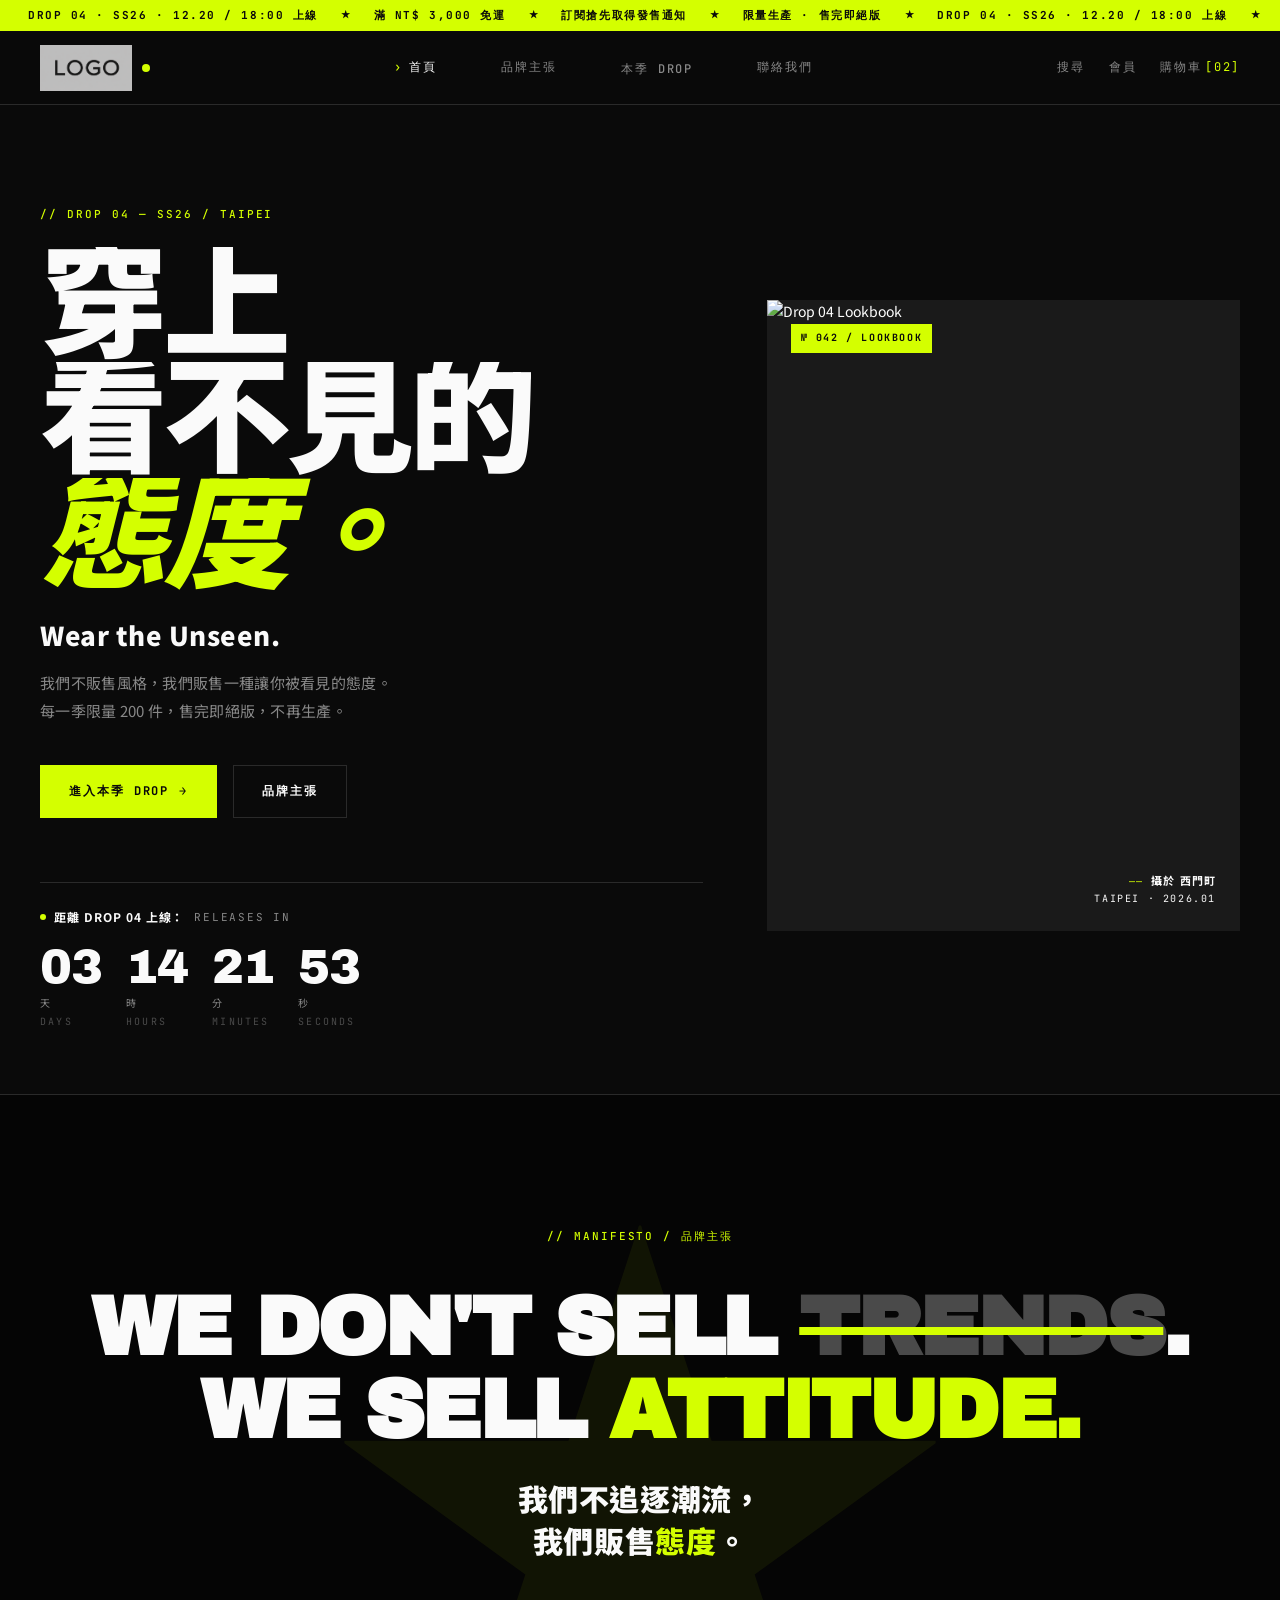
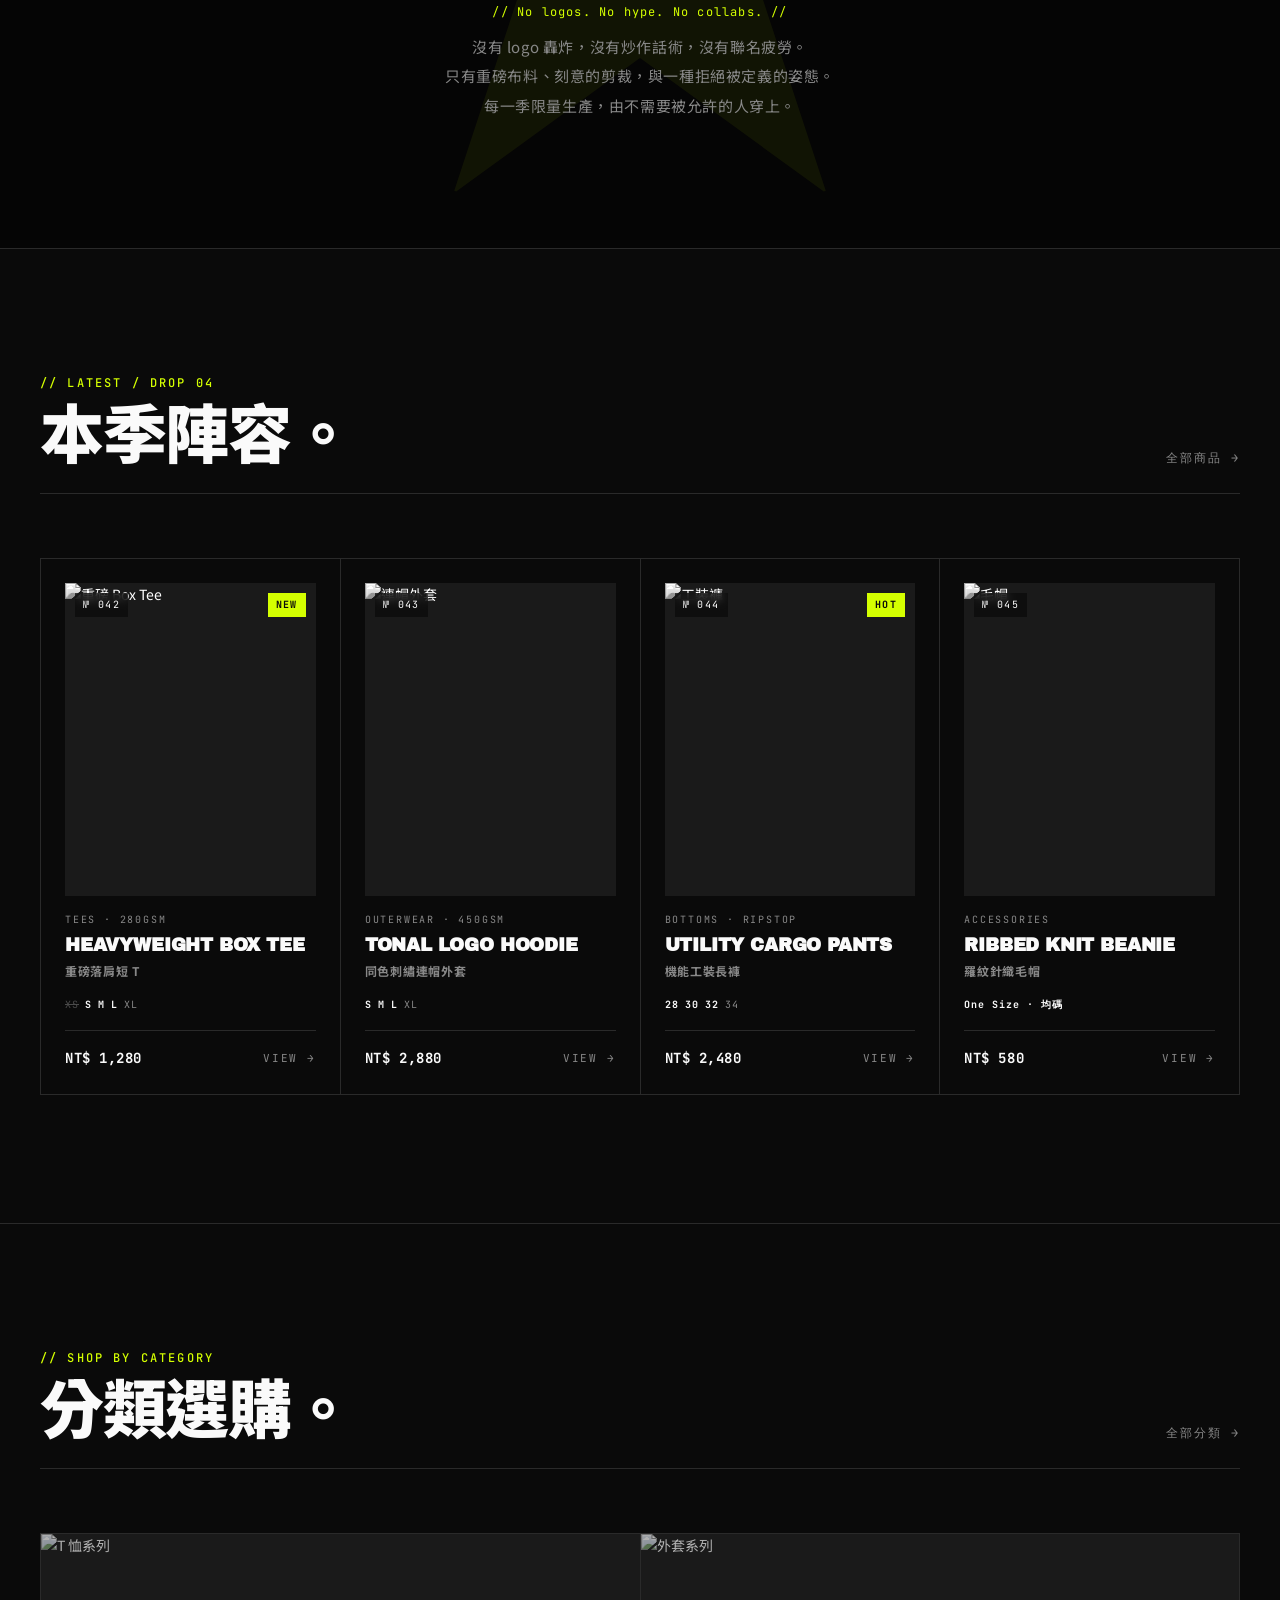
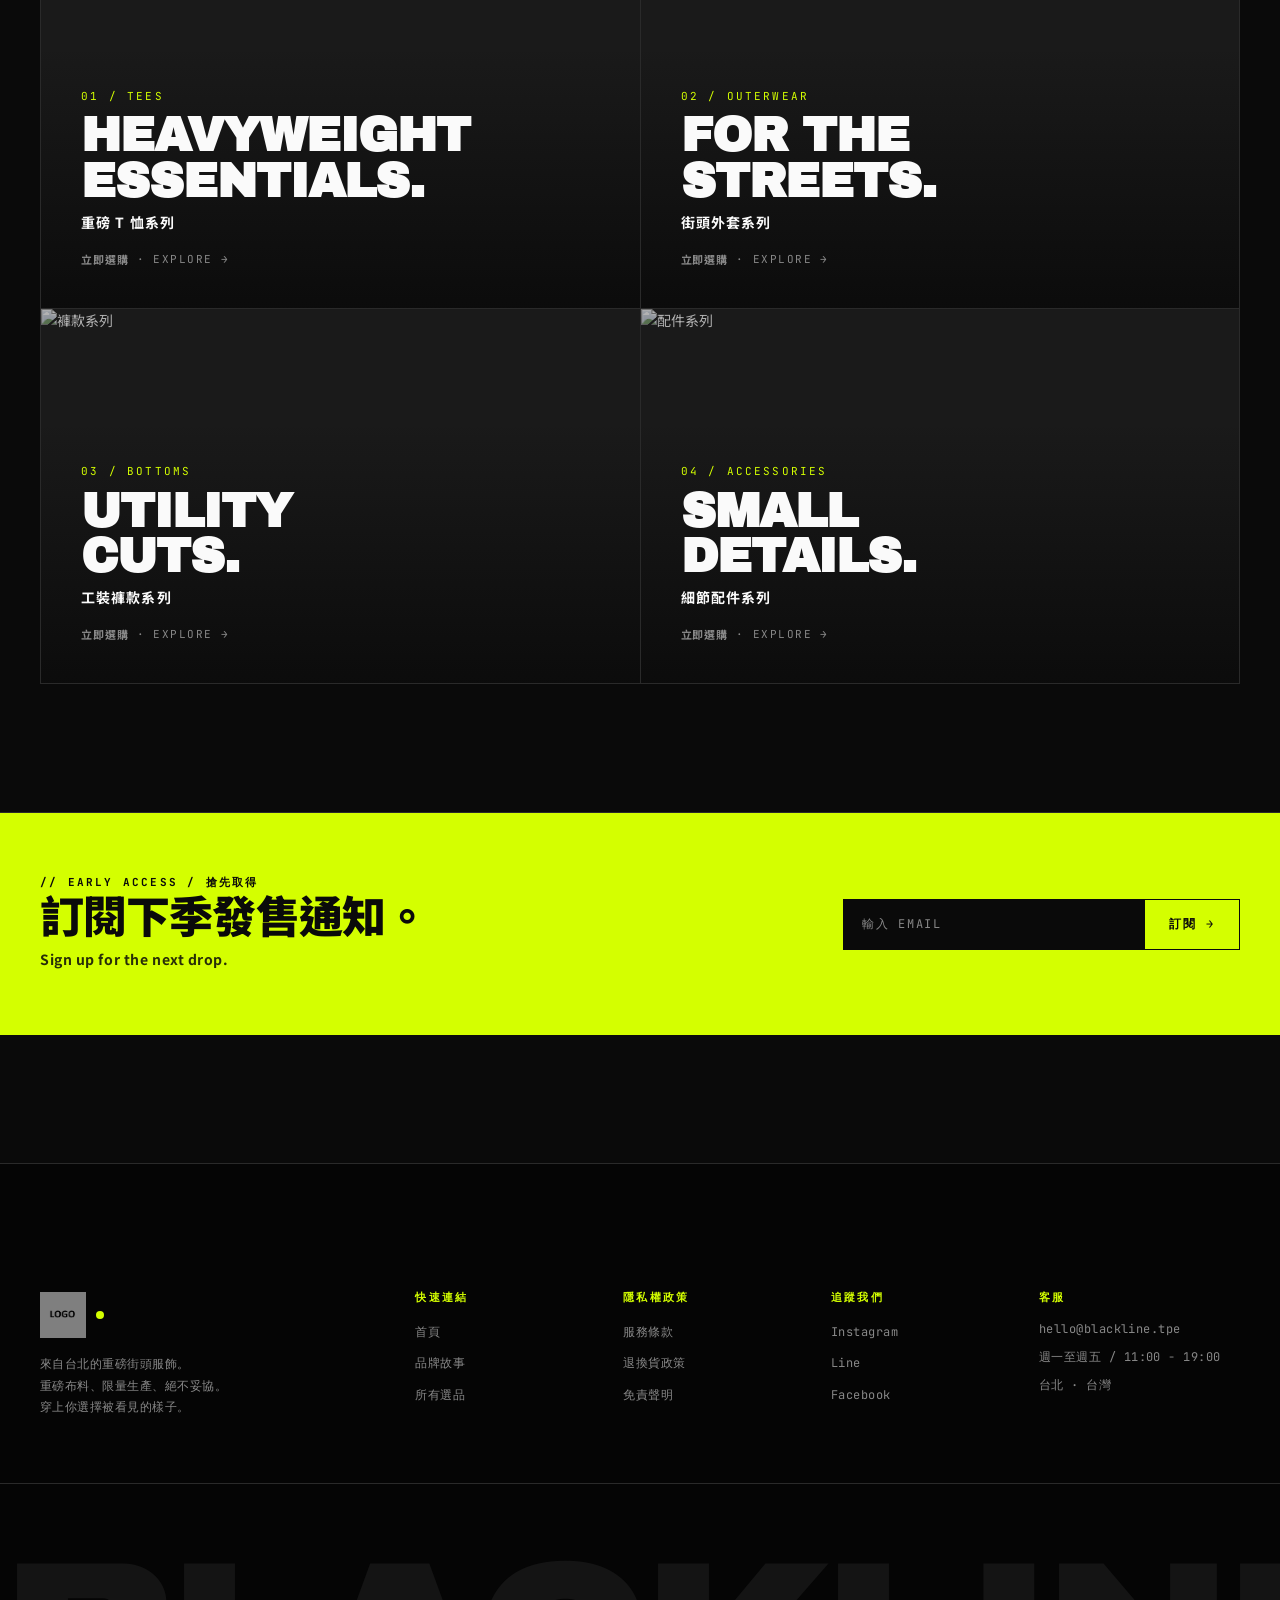
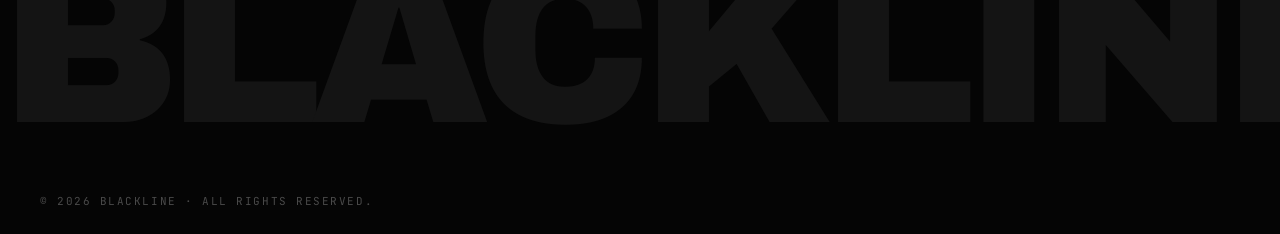
==== index/index.html @ db21afb1 "first commit" ====
<!DOCTYPE html>
<html lang="zh-Hant">
<head>
  <meta charset="UTF-8">
  <meta name="viewport" content="width=device-width, initial-scale=1.0">
  <meta name="description" content="BLACKLINE — 重磅街頭潮流選品。每季限量 200 件，售完即絕版。穿上看不見的態度。">
  <meta property="og:title" content="BLACKLINE — Drop 04 / SS26">
  <meta property="og:description" content="重磅布料 · 限量生產 · 不追逐潮流。穿上看不見的態度。">
  <title>BLACKLINE — 重磅街頭選品</title>
  <link rel="stylesheet" href="../css/base.css">
  <link rel="stylesheet" href="../css/index.css">
</head>
<body>

  <!-- 跑馬燈 -->
  <div class="top-marquee">
    <div class="marquee-track">
      <span>Drop 04 · SS26 · 12.20 / 18:00 上線</span>
      <span>滿 NT$ 3,000 免運</span>
      <span>訂閱搶先取得發售通知</span>
      <span>限量生產 · 售完即絕版</span>
      <span>Drop 04 · SS26 · 12.20 / 18:00 上線</span>
      <span>滿 NT$ 3,000 免運</span>
      <span>訂閱搶先取得發售通知</span>
      <span>限量生產 · 售完即絕版</span>
    </div>
  </div>

  <!-- HEADER -->
  <header class="header">
    <div class="header-container">
      <a href="../index/index.html" class="logo">
        <img src="../assets/logo/logo.png" alt="BLACKLINE">
        <span class="dot"></span>
      </a>

      <button class="menu-toggle" id="menuToggle" aria-label="開啟選單" aria-expanded="false">
        <span></span><span></span><span></span>
      </button>

      <nav class="nav-menu">
        <a href="../index/index.html" class="active">首頁</a>
        <a href="../about/about.html">品牌主張</a>
        <div class="nav-dropdown">
          <a href="../Product/product.html" class="nav-dropdown-trigger">本季 Drop</a>
          <div class="nav-dropdown-menu">
            <a href="../Product/product.html">全部商品</a>
            <a href="../Product/product.html?category=tees">T 恤 / Tees</a>
            <a href="../Product/product.html?category=outerwear">外套 / Outerwear</a>
            <a href="../Product/product.html?category=bottoms">褲款 / Bottoms</a>
            <a href="../Product/product.html?category=accessories">配件 / Accessories</a>
          </div>
        </div>
        <a href="#footer">聯絡我們</a>
      </nav>

      <div class="nav-icons">
        <a href="#">搜尋</a>
        <a href="#">會員</a>
        <a href="#">購物車<span class="cart-count">[02]</span></a>
      </div>
    </div>
  </header>

  <!-- Mobile Drawer -->
  <div class="mobile-drawer" id="mobileDrawer">
    <div class="mobile-drawer-inner">
      <a href="../index/index.html" class="drawer-link active">首頁</a>
      <a href="../about/about.html" class="drawer-link">品牌主張</a>
      <div class="drawer-dropdown">
        <button class="drawer-dropdown-toggle" id="drawerDropdownToggle" type="button">
          本季 Drop <span class="drawer-arrow">⌄</span>
        </button>
        <div class="drawer-submenu" id="drawerSubmenu">
          <a href="../Product/product.html" class="drawer-sublink">全部商品</a>
          <a href="../Product/product.html?category=tees" class="drawer-sublink">T 恤 / Tees</a>
          <a href="../Product/product.html?category=outerwear" class="drawer-sublink">外套 / Outerwear</a>
          <a href="../Product/product.html?category=bottoms" class="drawer-sublink">褲款 / Bottoms</a>
          <a href="../Product/product.html?category=accessories" class="drawer-sublink">配件 / Accessories</a>
        </div>
      </div>
      <a href="#footer" class="drawer-link">聯絡我們</a>
      <div class="mobile-drawer-icons">
        <a href="#">搜尋</a>
        <a href="#">會員</a>
        <a href="#">購物車 (2)</a>
      </div>
    </div>
  </div>

  <!-- HERO -->
  <section class="hero">
    <div class="hero-grid">
      <div class="hero-left">
        <span class="kicker">// Drop 04 — SS26 / Taipei</span>
        <h1 class="hero-title">
          <span class="line"><span>穿上</span></span>
          <span class="line"><span>看不見的</span></span>
          <span class="line"><span class="accent-text">態度。</span></span>
        </h1>
        <p class="hero-sub">Wear the Unseen.</p>
        <p class="hero-desc">
          我們不販售風格，我們販售一種讓你被看見的態度。<br>
          每一季限量 200 件，售完即絕版，不再生產。
        </p>
        <div class="hero-cta-row">
          <a href="../Product/product.html" class="btn btn-accent">
            進入本季 Drop <span class="arrow">→</span>
          </a>
          <a href="../about/about.html" class="btn btn-outline">
            品牌主張
          </a>
        </div>

        <div class="countdown">
          <div class="countdown-label">
            <span class="blink"></span>
            <span class="zh">距離 Drop 04 上線：</span>
            Releases In
          </div>
          <div class="countdown-timer">
            <div class="countdown-unit">
              <span class="countdown-num" id="days">03</span>
              <span class="countdown-text"><span class="zh">天</span>Days</span>
            </div>
            <div class="countdown-unit">
              <span class="countdown-num" id="hours">14</span>
              <span class="countdown-text"><span class="zh">時</span>Hours</span>
            </div>
            <div class="countdown-unit">
              <span class="countdown-num" id="minutes">22</span>
              <span class="countdown-text"><span class="zh">分</span>Minutes</span>
            </div>
            <div class="countdown-unit">
              <span class="countdown-num" id="seconds">08</span>
              <span class="countdown-text"><span class="zh">秒</span>Seconds</span>
            </div>
          </div>
        </div>
      </div>

      <div class="hero-right">
        <span class="hero-image-tag">№ 042 / Lookbook</span>
        <img src="https://images.unsplash.com/photo-1490481651871-ab68de25d43d?auto=format&fit=crop&w=900&q=80" alt="Drop 04 Lookbook">
        <div class="hero-image-meta">
          <span class="line-deco">
            <span class="zh">攝於 西門町</span>
          </span><br>
          Taipei · 2026.01
        </div>
      </div>
    </div>
  </section>

  <!-- MANIFESTO 品牌主張 -->
  <section class="manifesto">
    <div class="manifesto-container">
      <div class="manifesto-kicker">
        <span class="kicker">// Manifesto / 品牌主張</span>
      </div>
      <h2 class="manifesto-title">
        We don't sell <span class="strike">trends</span>.<br>
        We sell <span class="glow">attitude.</span>
      </h2>
      <p class="manifesto-subtitle">
        我們不追逐潮流，<br>
        我們販售<span class="accent-text">態度</span>。
      </p>
      <p class="manifesto-desc">
        <span class="mono">// No logos. No hype. No collabs. //</span>
        沒有 logo 轟炸，沒有炒作話術，沒有聯名疲勞。<br>
        只有重磅布料、刻意的剪裁，與一種拒絕被定義的姿態。<br>
        每一季限量生產，由不需要被允許的人穿上。
      </p>
    </div>
  </section>

  <!-- LATEST DROP 本季精選 -->
  <section class="drop-section">
    <div class="section-head">
      <h2>
        <span class="small">// Latest / Drop 04</span>
        本季陣容。
      </h2>
      <a href="../Product/product.html" class="section-head-link">全部商品 →</a>
    </div>

    <div class="drop-grid">
      <a href="../product-detail/product-detail.html" class="product-card">
        <div class="product-card-img">
          <span class="product-card-num">№ 042</span>
          <span class="product-card-badge">New</span>
          <img src="https://images.unsplash.com/photo-1581655353564-df123a1eb820?auto=format&fit=crop&w=600&q=80" alt="重磅 Box Tee">
        </div>
        <span class="product-card-tag">Tees · 280gsm</span>
        <h3 class="product-card-name">Heavyweight Box Tee</h3>
        <p class="product-card-name-zh">重磅落肩短 T</p>
        <div class="product-card-sizes">
          <span class="sold-out">XS</span>
          <span class="in-stock">S</span>
          <span class="in-stock">M</span>
          <span class="in-stock">L</span>
          <span class="available">XL</span>
        </div>
        <div class="product-card-footer">
          <span class="product-card-price">NT$ 1,280</span>
          <span class="product-card-link">View →</span>
        </div>
      </a>

      <a href="../product-detail/product-detail.html" class="product-card">
        <div class="product-card-img">
          <span class="product-card-num">№ 043</span>
          <img src="https://images.unsplash.com/photo-1556821840-3a63f95609a7?auto=format&fit=crop&w=600&q=80" alt="連帽外套">
        </div>
        <span class="product-card-tag">Outerwear · 450gsm</span>
        <h3 class="product-card-name">Tonal Logo Hoodie</h3>
        <p class="product-card-name-zh">同色刺繡連帽外套</p>
        <div class="product-card-sizes">
          <span class="in-stock">S</span>
          <span class="in-stock">M</span>
          <span class="in-stock">L</span>
          <span class="available">XL</span>
        </div>
        <div class="product-card-footer">
          <span class="product-card-price">NT$ 2,880</span>
          <span class="product-card-link">View →</span>
        </div>
      </a>

      <a href="../product-detail/product-detail.html" class="product-card">
        <div class="product-card-img">
          <span class="product-card-num">№ 044</span>
          <span class="product-card-badge">Hot</span>
          <img src="https://images.unsplash.com/photo-1473966968600-fa801b869a1a?auto=format&fit=crop&w=600&q=80" alt="工裝褲">
        </div>
        <span class="product-card-tag">Bottoms · Ripstop</span>
        <h3 class="product-card-name">Utility Cargo Pants</h3>
        <p class="product-card-name-zh">機能工裝長褲</p>
        <div class="product-card-sizes">
          <span class="in-stock">28</span>
          <span class="in-stock">30</span>
          <span class="in-stock">32</span>
          <span class="available">34</span>
        </div>
        <div class="product-card-footer">
          <span class="product-card-price">NT$ 2,480</span>
          <span class="product-card-link">View →</span>
        </div>
      </a>

      <a href="../product-detail/product-detail.html" class="product-card">
        <div class="product-card-img">
          <span class="product-card-num">№ 045</span>
          <img src="https://images.unsplash.com/photo-1576871337632-b9aef4c17ab9?auto=format&fit=crop&w=600&q=80" alt="毛帽">
        </div>
        <span class="product-card-tag">Accessories</span>
        <h3 class="product-card-name">Ribbed Knit Beanie</h3>
        <p class="product-card-name-zh">羅紋針織毛帽</p>
        <div class="product-card-sizes">
          <span class="in-stock">One Size · 均碼</span>
        </div>
        <div class="product-card-footer">
          <span class="product-card-price">NT$ 580</span>
          <span class="product-card-link">View →</span>
        </div>
      </a>
    </div>
  </section>

  <!-- CATEGORIES 商品分類 -->
  <section class="cat-section">
    <div class="section-head">
      <h2>
        <span class="small">// Shop By Category</span>
        分類選購。
      </h2>
      <a href="../Product/product.html" class="section-head-link">全部分類 →</a>
    </div>

    <div class="cat-grid">
      <a href="../Product/product.html?category=tees" class="cat-item">
        <img src="https://images.unsplash.com/photo-1521572163474-6864f9cf17ab?auto=format&fit=crop&w=900&q=80" alt="T 恤系列">
        <div class="cat-overlay">
          <span class="cat-num">01 / Tees</span>
          <h3 class="cat-name">Heavyweight<br>Essentials.</h3>
          <p class="cat-name-zh">重磅 T 恤系列</p>
          <span class="cat-desc">
            <span class="zh">立即選購</span> <span>·</span> Explore <span class="arrow">→</span>
          </span>
        </div>
      </a>

      <a href="../Product/product.html?category=outerwear" class="cat-item">
        <img src="https://images.unsplash.com/photo-1551488831-00ddcb6c6bd3?auto=format&fit=crop&w=900&q=80" alt="外套系列">
        <div class="cat-overlay">
          <span class="cat-num">02 / Outerwear</span>
          <h3 class="cat-name">For The<br>Streets.</h3>
          <p class="cat-name-zh">街頭外套系列</p>
          <span class="cat-desc">
            <span class="zh">立即選購</span> <span>·</span> Explore <span class="arrow">→</span>
          </span>
        </div>
      </a>

      <a href="../Product/product.html?category=bottoms" class="cat-item">
        <img src="https://images.unsplash.com/photo-1624378439575-d8705ad7ae80?auto=format&fit=crop&w=900&q=80" alt="褲款系列">
        <div class="cat-overlay">
          <span class="cat-num">03 / Bottoms</span>
          <h3 class="cat-name">Utility<br>Cuts.</h3>
          <p class="cat-name-zh">工裝褲款系列</p>
          <span class="cat-desc">
            <span class="zh">立即選購</span> <span>·</span> Explore <span class="arrow">→</span>
          </span>
        </div>
      </a>

      <a href="../Product/product.html?category=accessories" class="cat-item">
        <img src="https://images.unsplash.com/photo-1556306535-0f09a537f0a3?auto=format&fit=crop&w=900&q=80" alt="配件系列">
        <div class="cat-overlay">
          <span class="cat-num">04 / Accessories</span>
          <h3 class="cat-name">Small<br>Details.</h3>
          <p class="cat-name-zh">細節配件系列</p>
          <span class="cat-desc">
            <span class="zh">立即選購</span> <span>·</span> Explore <span class="arrow">→</span>
          </span>
        </div>
      </a>
    </div>
  </section>

  <!-- NEWSLETTER 訂閱 -->
  <section class="news-strip">
    <div class="news-container">
      <div>
        <h2 class="news-title">
          <span class="small">// Early Access / 搶先取得</span>
          訂閱下季發售通知。
        </h2>
        <p class="news-sub">Sign up for the next drop.</p>
      </div>
      <form class="news-form" onsubmit="event.preventDefault(); alert('已訂閱成功');">
        <input type="email" placeholder="輸入 Email" required>
        <button type="submit">訂閱 →</button>
      </form>
    </div>
  </section>

  <!-- FOOTER -->
  <footer id="footer" class="footer-main">
    <div class="footer-top-container">
      <div class="footer-brand">
        <a href="../index/index.html" class="logo">
          <img src="../assets/logo/logo02.png" alt="BLACKLINE">
          <span class="dot"></span>
        </a>
        <p>
          來自台北的重磅街頭服飾。<br>
          重磅布料、限量生產、絕不妥協。<br>
          穿上你選擇被看見的樣子。
        </p>
      </div>

      <div class="footer-column">
        <h4>快速連結</h4>
        <ul>
            <li><a href="../index/index.html">首頁</a></li>
            <li><a href="../about/about.html">品牌故事</a></li>
            <li><a href="../Product/product.html">所有選品</a></li>
          </ul>
      </div>

      <div class="footer-column">
        <h4>隱私權政策</h4>
        <ul>
          <li><a href="#">服務條款</a></li>
          <li><a href="#">退換貨政策</a></li>
          <li><a href="#">免責聲明</a></li>
        </ul>
      </div>

      <div class="footer-column">
        <h4>追蹤我們</h4>
        <ul>
          <li><a href="#">Instagram</a></li>
          <li><a href="#">Line</a></li>
          <li><a href="#">Facebook</a></li>
        </ul>
      </div>

      <div class="footer-column">
        <h4>客服</h4>
        <p>hello@blackline.tpe</p>
        <p>週一至週五 / 11:00 - 19:00</p>
        <p>台北 · 台灣</p>
      </div>
    </div>

    <div class="footer-big-text">BLACKLINE</div>

    <div class="footer-bottom">
      <p>© 2026 BLACKLINE · All Rights Reserved.</p>

    </div>
  </footer>

  <script>
    // ── Header / Drawer ──
    const menuToggle = document.getElementById('menuToggle');
    const mobileDrawer = document.getElementById('mobileDrawer');
    const drawerDropdownToggle = document.getElementById('drawerDropdownToggle');
    const drawerSubmenu = document.getElementById('drawerSubmenu');

    if (menuToggle && mobileDrawer) {
      menuToggle.addEventListener('click', () => {
        menuToggle.classList.toggle('active');
        mobileDrawer.classList.toggle('active');
        menuToggle.setAttribute(
          'aria-expanded',
          menuToggle.classList.contains('active')
        );
      });
    }

    if (drawerDropdownToggle && drawerSubmenu) {
      drawerDropdownToggle.addEventListener('click', () => {
        drawerDropdownToggle.classList.toggle('active');
        drawerSubmenu.classList.toggle('active');
      });
    }

    // ── 倒數計時 ──
    // 預設：當前時間 + 3天14小時22分8秒（實際上線時客戶會給確切日期）
    const target = new Date();
    target.setDate(target.getDate() + 3);
    target.setHours(target.getHours() + 14);
    target.setMinutes(target.getMinutes() + 22);

    function pad(n) { return String(n).padStart(2, '0'); }

    function tickCountdown() {
      const now = new Date();
      let diff = Math.max(0, target - now);
      const d = Math.floor(diff / (1000 * 60 * 60 * 24));
      diff -= d * 1000 * 60 * 60 * 24;
      const h = Math.floor(diff / (1000 * 60 * 60));
      diff -= h * 1000 * 60 * 60;
      const m = Math.floor(diff / (1000 * 60));
      diff -= m * 1000 * 60;
      const s = Math.floor(diff / 1000);

      const elDays    = document.getElementById('days');
      const elHours   = document.getElementById('hours');
      const elMinutes = document.getElementById('minutes');
      const elSeconds = document.getElementById('seconds');

      if (elDays)    elDays.textContent    = pad(d);
      if (elHours)   elHours.textContent   = pad(h);
      if (elMinutes) elMinutes.textContent = pad(m);
      if (elSeconds) elSeconds.textContent = pad(s);
    }

    tickCountdown();
    setInterval(tickCountdown, 1000);
  </script>
</body>
</html>
---- css/base.css ----
/* =========================================
   BLACKLINE — Design Tokens
   Vol.06 / Street · Black · Acid Lime
   ========================================= */
@import url('https://fonts.googleapis.com/css2?family=Archivo+Black&family=JetBrains+Mono:wght@400;500;700&family=Noto+Sans+TC:wght@400;500;700;900&display=swap');

:root {
  /* ── Mono Scale ── */
  --color-void:        #050505;
  --color-black:       #0A0A0A; 
  --color-graphite:    #141414;
  --color-card:        #1A1A1A; 
  --color-elevated:    #222222;   
  --color-divider:     #2A2A2A;  
  --color-divider-soft: rgba(255,255,255,0.06);

  --color-white:       #FAFAFA;
  --color-mute:        #888888;
  --color-dim:         #4A4A4A; 
  --color-faint:       rgba(250,250,250,0.4);

  /* ── Accent ── */
  --color-acid:        #D4FF00;
  --color-acid-deep:   #A8CC00;
  --color-acid-faint:  rgba(212,255,0,0.12);

  /* ── Semantic ── */
  --bg-page:           var(--color-black);
  --bg-surface:        var(--color-graphite);
  --bg-card:           var(--color-card);
  --bg-inverse:        var(--color-white);
  --text-primary:      var(--color-white);
  --text-secondary:    var(--color-mute);
  --text-tertiary:     var(--color-dim);
  --text-inverse:      var(--color-black);
  --accent:            var(--color-acid);
  --accent-hover:      var(--color-acid-deep);
  --border-line:       var(--color-divider);
  --border-acid:       rgba(212,255,0,0.32);

  /* ── Typography ── */
  --font-display:      'Archivo Black', 'Noto Sans TC', sans-serif;
  --font-sans:         'Noto Sans TC', system-ui, sans-serif;
  --font-mono:         'JetBrains Mono', monospace;

  /* ── Spacing ── */
  --space-1: 4px;   --space-2: 8px;   --space-3: 16px;
  --space-4: 24px;  --space-5: 40px;  --space-6: 64px;
  --space-7: 96px;  --space-8: 128px;

  /* ── Layout ── */
  --container-max:     1440px;
  --header-height:     72px;
  --marquee-height:    32px;

  /* ── Radius ── */
  --radius:            0;
  --radius-sm:         0;
}

/* =========================================
   Reset & Base
   ========================================= */
*, *::before, *::after { box-sizing: border-box; margin: 0; padding: 0; }

html { -webkit-text-size-adjust: 100%; scroll-behavior: smooth; }

body {
  font-family: var(--font-sans);
  font-size: 14px;
  line-height: 1.65;
  color: var(--text-primary);
  background: var(--bg-page);
  -webkit-font-smoothing: antialiased;
  overflow-x: hidden;
}

img { max-width: 100%; display: block; }
a   { color: inherit; text-decoration: none; }
button { font-family: inherit; cursor: pointer; background: none; border: none; color: inherit; }

h1, h2, h3, h4 {
  font-family: var(--font-display);
  font-weight: 900;
  line-height: 0.95;
  margin: 0;
  letter-spacing: -0.02em;
  color: var(--text-primary);
  text-transform: uppercase;
}

::selection { background: var(--accent); color: var(--bg-page); }

/* Logo */
.logo {
  display: flex;
  align-items: center;
  gap: 6px;
  font-family: var(--font-display);
  font-size: 22px;
  letter-spacing: -0.02em;
  color: var(--text-primary);
  text-transform: uppercase;
}

.logo img {
  height: 46px;
  width: auto;
  object-fit: contain;
  display: block;
}

.logo .dot {
  width: 8px;
  height: 8px;
  background: var(--accent);
  display: inline-block;
  border-radius: 50%;
  margin-left: 4px;
}

/* Kicker */
.kicker {
  font-family: var(--font-mono);
  font-size: 11px;
  font-weight: 500;
  letter-spacing: 0.18em;
  color: var(--accent);
  text-transform: uppercase;
  display: inline-block;
}

/* =========================================
   Top Marquee
   ========================================= */
.top-marquee {
  height: var(--marquee-height);
  background: var(--accent);
  color: var(--bg-page);
  overflow: hidden;
  position: relative;
  border-bottom: 1px solid var(--bg-page);
}

.marquee-track {
  display: flex;
  align-items: center;
  height: 100%;
  white-space: nowrap;
  animation: marquee 36s linear infinite;
}

.marquee-track span {
  font-family: var(--font-mono);
  font-size: 11px;
  font-weight: 700;
  letter-spacing: 0.14em;
  text-transform: uppercase;
  padding: 0 28px;
  position: relative;
}

.marquee-track span::after {
  content: "★";
  position: absolute;
  right: -6px;
  top: 50%;
  transform: translateY(-50%);
  font-size: 10px;
}

@keyframes marquee {
  from { transform: translateX(0); }
  to   { transform: translateX(-50%); }
}

/* =========================================
   Header
   ========================================= */
.header {
  position: sticky;
  top: 0;
  z-index: 100;
  background: rgba(10, 10, 10, 0.85);
  backdrop-filter: blur(20px);
  -webkit-backdrop-filter: blur(20px);
  border-bottom: 1px solid var(--border-line);
}

.header-container {
  max-width: var(--container-max);
  margin: 0 auto;
  height: var(--header-height);
  padding: 0 var(--space-5);
  display: flex;
  align-items: center;
  justify-content: space-between;
  gap: var(--space-4);
}

.nav-menu {
  display: flex;
  align-items: center;
  gap: var(--space-6);
}

.nav-menu > a,
.nav-dropdown-trigger {
  font-family: var(--font-mono);
  font-size: 12px;
  font-weight: 500;
  letter-spacing: 0.16em;
  text-transform: uppercase;
  color: var(--text-secondary);
  padding: 8px 0;
  position: relative;
  transition: color 0.2s;
}

.nav-menu > a:hover,
.nav-dropdown-trigger:hover { color: var(--text-primary); }

.nav-menu > a.active,
.nav-dropdown-trigger.active { color: var(--text-primary); }

.nav-menu > a.active::before,
.nav-dropdown-trigger.active::before {
  content: "›";
  color: var(--accent);
  margin-right: 6px;
}

.nav-dropdown { position: relative; }

.nav-dropdown-menu {
  position: absolute;
  top: calc(100% + 16px);
  left: 50%;
  transform: translateX(-50%);
  min-width: 200px;
  background: var(--bg-surface);
  border: 1px solid var(--border-line);
  padding: var(--space-2) 0;
  box-shadow: 0 12px 32px rgba(0, 0, 0, 0.6);
  opacity: 0;
  visibility: hidden;
  transition: opacity 0.2s, visibility 0.2s;
}

.nav-dropdown:hover .nav-dropdown-menu { opacity: 1; visibility: visible; }

.nav-dropdown-menu a {
  display: block;
  padding: 12px var(--space-4);
  font-family: var(--font-mono);
  font-size: 11px;
  letter-spacing: 0.14em;
  text-transform: uppercase;
  color: var(--text-secondary);
  transition: color 0.15s, background 0.15s;
}

.nav-dropdown-menu a:hover {
  color: var(--accent);
  background: var(--color-graphite);
}

.nav-icons {
  display: flex;
  gap: var(--space-4);
  align-items: center;
}

.nav-icons a {
  font-family: var(--font-mono);
  font-size: 12px;
  letter-spacing: 0.14em;
  text-transform: uppercase;
  color: var(--text-secondary);
  transition: color 0.2s;
}

.nav-icons a:hover { color: var(--accent); }

.cart-count {
  color: var(--accent);
  margin-left: 4px;
}

.menu-toggle {
  display: none;
  width: 40px;
  height: 40px;
  background: transparent;
  border: none;
  flex-direction: column;
  justify-content: center;
  align-items: center;
  gap: 5px;
  padding: 0;
}

.menu-toggle span {
  display: block;
  width: 22px;
  height: 2px;
  background: var(--text-primary);
  transition: transform 0.25s, opacity 0.25s;
}

.menu-toggle.active span:nth-child(1) { transform: translateY(7px) rotate(45deg); }
.menu-toggle.active span:nth-child(2) { opacity: 0; }
.menu-toggle.active span:nth-child(3) { transform: translateY(-7px) rotate(-45deg); }

/* =========================================
   Mobile Drawer
   ========================================= */
.mobile-drawer {
  position: fixed;
  top: calc(var(--header-height) + var(--marquee-height));
  left: 0;
  right: 0;
  bottom: 0;
  background: var(--bg-page);
  transform: translateX(100%);
  transition: transform 0.3s ease;
  overflow-y: auto;
  z-index: 99;
  border-top: 1px solid var(--border-line);
}

.mobile-drawer.active { transform: translateX(0); }
.mobile-drawer-inner { padding: var(--space-5); }

.drawer-link {
  display: block;
  padding: 18px 0;
  font-family: var(--font-mono);
  font-size: 13px;
  letter-spacing: 0.18em;
  text-transform: uppercase;
  color: var(--text-primary);
  border-bottom: 1px solid var(--border-line);
  transition: color 0.2s;
}

.drawer-link.active { color: var(--accent); }
.drawer-link.active::before { content: "› "; }
.drawer-link:hover { color: var(--accent); }

.drawer-dropdown { border-bottom: 1px solid var(--border-line); }

.drawer-dropdown-toggle {
  width: 100%;
  display: flex;
  justify-content: space-between;
  align-items: center;
  padding: 18px 0;
  background: transparent;
  border: none;
  font-family: var(--font-mono);
  font-size: 13px;
  letter-spacing: 0.18em;
  text-transform: uppercase;
  color: var(--text-primary);
}

.drawer-arrow { transition: transform 0.25s; color: var(--accent); }
.drawer-dropdown-toggle.active .drawer-arrow { transform: rotate(180deg); }

.drawer-submenu { max-height: 0; overflow: hidden; transition: max-height 0.3s ease; }
.drawer-submenu.active { max-height: 400px; }

.drawer-sublink {
  display: block;
  padding: 12px 0 12px var(--space-4);
  font-family: var(--font-mono);
  font-size: 11px;
  letter-spacing: 0.14em;
  text-transform: uppercase;
  color: var(--text-secondary);
  transition: color 0.2s;
}

.drawer-sublink:hover { color: var(--accent); }

.mobile-drawer-icons {
  margin-top: var(--space-6);
  padding-top: var(--space-5);
  border-top: 1px solid var(--border-line);
  display: flex;
  flex-direction: column;
  gap: var(--space-3);
}

.mobile-drawer-icons a {
  font-family: var(--font-mono);
  font-size: 11px;
  letter-spacing: 0.14em;
  text-transform: uppercase;
  color: var(--text-secondary);
  transition: color 0.2s;
}

.mobile-drawer-icons a:hover { color: var(--accent); }

/* =========================================
   Shared Buttons
   ========================================= */
.btn {
  display: inline-flex;
  align-items: center;
  gap: 10px;
  padding: 16px 28px;
  font-family: var(--font-mono);
  font-size: 12px;
  font-weight: 700;
  letter-spacing: 0.16em;
  text-transform: uppercase;
  border: 1px solid var(--text-primary);
  background: var(--text-primary);
  color: var(--bg-page);
  transition: all 0.2s;
  cursor: pointer;
}

.btn:hover {
  background: var(--accent);
  border-color: var(--accent);
  color: var(--bg-page);
}

.btn-outline {
  background: transparent;
  color: var(--text-primary);
  border-color: var(--border-line);
}

.btn-outline:hover {
  background: var(--text-primary);
  color: var(--bg-page);
  border-color: var(--text-primary);
}

.btn-accent {
  background: var(--accent);
  border-color: var(--accent);
  color: var(--bg-page);
}

.btn-accent:hover {
  background: var(--text-primary);
  border-color: var(--text-primary);
}

.btn .arrow {
  display: inline-block;
  transition: transform 0.2s;
}

.btn:hover .arrow { transform: translateX(4px); }

/* =========================================
   Section Title (共用)
   ========================================= */
.section-head {
  max-width: var(--container-max);
  margin: 0 auto var(--space-6);
  display: flex;
  justify-content: space-between;
  align-items: flex-end;
  gap: var(--space-4);
  padding-bottom: var(--space-4);
  border-bottom: 1px solid var(--border-line);
}

.section-head h2 {
  font-size: clamp(40px, 5vw, 64px);
  line-height: 1;
}

.section-head h2 .small {
  display: block;
  font-family: var(--font-mono);
  font-size: 12px;
  font-weight: 500;
  letter-spacing: 0.18em;
  color: var(--accent);
  margin-bottom: var(--space-3);
  text-transform: uppercase;
}

.section-head-link {
  font-family: var(--font-mono);
  font-size: 12px;
  letter-spacing: 0.16em;
  text-transform: uppercase;
  color: var(--text-secondary);
  transition: color 0.2s;
  white-space: nowrap;
}

.section-head-link:hover { color: var(--accent); }

/* =========================================
   Footer
   ========================================= */
.footer-main {
  background: var(--color-void);
  padding: var(--space-8) 0 var(--space-4);
  border-top: 1px solid var(--border-line);
  margin-top: var(--space-8);
}

.footer-top-container {
  max-width: var(--container-max);
  margin: 0 auto;
  padding: 0 var(--space-5);
  display: grid;
  grid-template-columns: 2fr 1fr 1fr 1fr 1.2fr;
  gap: var(--space-5);
  padding-bottom: var(--space-6);
  border-bottom: 1px solid var(--border-line);
}

.footer-brand .logo {
  font-size: 46px;
  margin-bottom: var(--space-3);
}

.footer-brand p {
  font-family: var(--font-mono);
  font-size: 12px;
  letter-spacing: 0.04em;
  color: var(--text-secondary);
  line-height: 1.8;
  max-width: 320px;
}

.footer-column h4 {
  font-family: var(--font-mono);
  font-size: 11px;
  font-weight: 700;
  letter-spacing: 0.2em;
  color: var(--accent);
  text-transform: uppercase;
  margin-bottom: var(--space-3);
}

.footer-column ul { list-style: none; padding: 0; }

.footer-column li { margin-bottom: 8px; }

.footer-column a {
  font-family: var(--font-mono);
  font-size: 12px;
  letter-spacing: 0.04em;
  color: var(--text-secondary);
  transition: color 0.2s;
}

.footer-column a:hover { color: var(--text-primary); }

.footer-column p {
  font-family: var(--font-mono);
  font-size: 12px;
  letter-spacing: 0.04em;
  color: var(--text-secondary);
  margin-bottom: 8px;
  line-height: 1.7;
}

/* 巨大 footer 字 */
.footer-big-text {
  font-family: var(--font-display);
  font-size: clamp(80px, 18vw, 280px);
  line-height: 0.85;
  letter-spacing: -0.05em;
  color: var(--color-graphite);
  text-align: center;
  margin: var(--space-6) 0 var(--space-4);
  overflow: hidden;
  white-space: nowrap;
  user-select: none;
}

.footer-bottom {
  max-width: var(--container-max);
  margin: 0 auto;
  padding: var(--space-4) var(--space-5) 0;
  display: flex;
  justify-content: space-between;
  align-items: center;
  flex-wrap: wrap;
  gap: var(--space-3);
}

.footer-bottom p {
  font-family: var(--font-mono);
  font-size: 11px;
  letter-spacing: 0.14em;
  color: var(--text-tertiary);
  text-transform: uppercase;
}

.footer-bottom-meta {
  display: flex;
  gap: var(--space-4);
}

/* =========================================
   Responsive
   ========================================= */
@media (max-width: 1100px) {
  .footer-top-container {
    grid-template-columns: 1fr 1fr;
    gap: var(--space-5);
  }
  .footer-brand { grid-column: span 2; }
}

@media (max-width: 960px) {
  .nav-menu, .nav-icons { display: none; }
  .menu-toggle { display: flex; }
  .header-container { padding: 0 var(--space-4); }
}

@media (max-width: 768px) {
  .footer-top-container {
    grid-template-columns: 1fr 1fr;
  }
  .footer-brand { grid-column: span 2; }

  .footer-bottom {
    flex-direction: column;
    text-align: center;
  }
}

@media (max-width: 480px) {
  .footer-top-container { grid-template-columns: 1fr; }
  .footer-brand { grid-column: span 1; }
  .section-head { flex-direction: column; align-items: flex-start; }
}

/* =========================================
   Mobile Drawer Fix
   ========================================= */
@media (max-width: 960px) {
  .header { z-index: 9999; }

  .mobile-drawer {
    display: block !important;
    position: fixed !important;
    top: calc(var(--header-height) + var(--marquee-height)) !important;
    left: 0 !important;
    right: 0 !important;
    width: 100vw !important;
    height: calc(100dvh - var(--header-height) - var(--marquee-height)) !important;
    background: var(--bg-page) !important;
    z-index: 99999 !important;
    transform: translateX(100%) !important;
    overflow-y: auto !important;
    border-top: 1px solid var(--border-line);
  }

  .mobile-drawer.active { transform: translateX(0) !important; }
  .mobile-drawer-inner { padding: 28px 24px 56px; }
}

@media (max-width: 1024px) {
  .logo { font-size: 40px; }
  .logo img { height: 48px; }
}

@media (max-width: 768px) {
  .logo { font-size: 36px; }
  .logo img { height: 44px; }
}
---- css/index.css ----
/* =========================================
   BLACKLINE — Index Page
   ========================================= */

/* =========================================
   HERO
   ========================================= */
.hero {
  min-height: calc(100vh - var(--header-height) - var(--marquee-height));
  background: var(--bg-page);
  position: relative;
  overflow: hidden;
  border-bottom: 1px solid var(--border-line);
}

.hero-grid {
  max-width: var(--container-max);
  margin: 0 auto;
  display: grid;
  grid-template-columns: 1.4fr 1fr;
  gap: var(--space-6);
  padding: var(--space-7) var(--space-5) var(--space-6);
  align-items: center;
  min-height: calc(100vh - var(--header-height) - var(--marquee-height));
}

.hero-left .kicker { margin-bottom: var(--space-4); }

.hero-title {
  font-size: clamp(56px, 10vw, 168px);
  line-height: 0.9;
  letter-spacing: -0.04em;
  margin-bottom: var(--space-4);
  font-family: var(--font-display);
}

.hero-title .line {
  display: block;
  overflow: hidden;
}

.hero-title .line span {
  display: inline-block;
  animation: rise 1s cubic-bezier(0.2, 0.8, 0.2, 1) backwards;
}

.hero-title .line:nth-child(1) span { animation-delay: 0.1s; }
.hero-title .line:nth-child(2) span { animation-delay: 0.25s; }
.hero-title .line:nth-child(3) span { animation-delay: 0.4s; }

.hero-title .accent-text {
  color: var(--accent);
  font-style: italic;
}

@keyframes rise {
  from { transform: translateY(110%); }
  to   { transform: translateY(0); }
}

.hero-sub {
  font-family: var(--font-sans);
  font-size: clamp(18px, 2.2vw, 26px);
  font-weight: 900;
  color: var(--text-primary);
  letter-spacing: 0.02em;
  line-height: 1.4;
  margin-bottom: var(--space-3);
}

.hero-desc {
  font-family: var(--font-sans);
  font-size: 15px;
  color: var(--text-secondary);
  max-width: 460px;
  margin-bottom: var(--space-5);
  line-height: 1.85;
  letter-spacing: 0.02em;
}

.hero-cta-row {
  display: flex;
  gap: var(--space-3);
  align-items: center;
  margin-bottom: var(--space-6);
  flex-wrap: wrap;
}

/* Countdown */
.countdown {
  border-top: 1px solid var(--border-line);
  padding-top: var(--space-4);
}

.countdown-label {
  font-family: var(--font-mono);
  font-size: 11px;
  letter-spacing: 0.16em;
  text-transform: uppercase;
  color: var(--text-secondary);
  margin-bottom: var(--space-3);
  display: flex;
  align-items: center;
}

.countdown-label .zh {
  font-family: var(--font-sans);
  font-size: 12px;
  letter-spacing: 0.08em;
  color: var(--text-primary);
  margin-right: 10px;
  font-weight: 700;
}

.countdown-label .blink {
  display: inline-block;
  width: 6px;
  height: 6px;
  background: var(--accent);
  border-radius: 50%;
  margin-right: 8px;
  animation: blink 1.2s infinite;
}

@keyframes blink {
  0%, 50%   { opacity: 1; }
  51%, 100% { opacity: 0.2; }
}

.countdown-timer {
  display: flex;
  gap: var(--space-4);
  font-family: var(--font-mono);
}

.countdown-unit {
  display: flex;
  flex-direction: column;
  gap: 4px;
}

.countdown-num {
  font-family: var(--font-display);
  font-size: clamp(32px, 4vw, 48px);
  line-height: 1;
  color: var(--text-primary);
  letter-spacing: -0.02em;
}

.countdown-text {
  font-size: 10px;
  letter-spacing: 0.22em;
  color: var(--text-tertiary);
  text-transform: uppercase;
}

.countdown-text .zh {
  display: block;
  font-family: var(--font-sans);
  letter-spacing: 0.1em;
  color: var(--text-secondary);
  margin-bottom: 2px;
}

/* Hero Right Image */
.hero-right {
  position: relative;
  aspect-ratio: 3/4;
  background: var(--bg-card);
  overflow: hidden;
}

.hero-right img {
  width: 100%;
  height: 100%;
  object-fit: cover;
  filter: grayscale(0.2) contrast(1.05);
  transition: transform 0.6s;
}

.hero-right:hover img { transform: scale(1.04); }

.hero-image-tag {
  position: absolute;
  top: var(--space-4);
  left: var(--space-4);
  background: var(--accent);
  color: var(--bg-page);
  padding: 6px 10px;
  font-family: var(--font-mono);
  font-size: 10px;
  font-weight: 700;
  letter-spacing: 0.16em;
  text-transform: uppercase;
  z-index: 2;
}

.hero-image-meta {
  position: absolute;
  bottom: var(--space-4);
  right: var(--space-4);
  font-family: var(--font-mono);
  font-size: 10px;
  letter-spacing: 0.16em;
  color: var(--text-primary);
  text-transform: uppercase;
  z-index: 2;
  text-align: right;
  line-height: 1.7;
}

.hero-image-meta .zh {
  font-family: var(--font-sans);
  letter-spacing: 0.1em;
  font-size: 11px;
  font-weight: 700;
}

.hero-image-meta .line-deco::before {
  content: "—— ";
  color: var(--accent);
}

/* =========================================
   MANIFESTO
   ========================================= */
.manifesto {
  background: var(--color-void);
  padding: var(--space-8) var(--space-5);
  border-bottom: 1px solid var(--border-line);
  position: relative;
  overflow: hidden;
}

.manifesto::before {
  content: "★";
  position: absolute;
  top: 50%;
  left: 50%;
  transform: translate(-50%, -50%);
  font-size: clamp(300px, 50vw, 700px);
  color: var(--color-acid-faint);
  opacity: 0.5;
  z-index: 0;
  pointer-events: none;
}

.manifesto-container {
  max-width: 1100px;
  margin: 0 auto;
  position: relative;
  z-index: 1;
  text-align: center;
}

.manifesto-kicker { margin-bottom: var(--space-5); }

.manifesto-title {
  font-family: var(--font-display);
  font-size: clamp(38px, 6.5vw, 88px);
  line-height: 1;
  letter-spacing: -0.03em;
  margin-bottom: var(--space-4);
  color: var(--text-primary);
}

.manifesto-title .strike {
  text-decoration: line-through;
  text-decoration-color: var(--accent);
  text-decoration-thickness: 8px;
  color: var(--text-tertiary);
}

.manifesto-title .glow { color: var(--accent); }

.manifesto-subtitle {
  font-family: var(--font-sans);
  font-size: clamp(20px, 2.4vw, 30px);
  font-weight: 900;
  color: var(--text-primary);
  letter-spacing: 0.02em;
  line-height: 1.4;
  margin-bottom: var(--space-5);
}

.manifesto-subtitle .accent-text { color: var(--accent); }

.manifesto-desc {
  font-family: var(--font-sans);
  font-size: 15px;
  letter-spacing: 0.04em;
  color: var(--text-secondary);
  max-width: 580px;
  margin: 0 auto;
  line-height: 1.95;
}

.manifesto-desc .mono {
  font-family: var(--font-mono);
  font-size: 12px;
  color: var(--accent);
  letter-spacing: 0.1em;
  display: block;
  margin-bottom: var(--space-2);
}

/* =========================================
   LATEST DROP (本季商品)
   ========================================= */
.drop-section {
  background: var(--bg-page);
  padding: var(--space-8) var(--space-5);
  border-bottom: 1px solid var(--border-line);
}

.drop-grid {
  max-width: var(--container-max);
  margin: 0 auto;
  display: grid;
  grid-template-columns: repeat(4, 1fr);
  gap: 1px;
  background: var(--border-line);
  border: 1px solid var(--border-line);
}

.product-card {
  background: var(--bg-page);
  padding: var(--space-4);
  display: flex;
  flex-direction: column;
  position: relative;
  transition: background 0.25s;
}

.product-card:hover { background: var(--bg-surface); }

.product-card-img {
  aspect-ratio: 4/5;
  background: var(--bg-card);
  overflow: hidden;
  position: relative;
  margin-bottom: var(--space-3);
}

.product-card-img img {
  width: 100%;
  height: 100%;
  object-fit: cover;
  filter: grayscale(1) contrast(1.1);
  transition: filter 0.4s, transform 0.5s;
}

.product-card:hover .product-card-img img {
  filter: grayscale(0) contrast(1.05);
  transform: scale(1.04);
}

.product-card-num {
  position: absolute;
  top: 10px;
  left: 10px;
  font-family: var(--font-mono);
  font-size: 10px;
  letter-spacing: 0.14em;
  color: var(--text-primary);
  background: rgba(10, 10, 10, 0.7);
  backdrop-filter: blur(4px);
  padding: 4px 8px;
  z-index: 2;
}

.product-card-badge {
  position: absolute;
  top: 10px;
  right: 10px;
  font-family: var(--font-mono);
  font-size: 10px;
  font-weight: 700;
  letter-spacing: 0.14em;
  color: var(--bg-page);
  background: var(--accent);
  padding: 4px 8px;
  z-index: 2;
  text-transform: uppercase;
}

.product-card-tag {
  font-family: var(--font-mono);
  font-size: 10px;
  letter-spacing: 0.18em;
  color: var(--text-secondary);
  text-transform: uppercase;
  margin-bottom: 6px;
}

.product-card-name {
  font-family: var(--font-display);
  font-size: 18px;
  line-height: 1.15;
  margin-bottom: 6px;
  letter-spacing: -0.01em;
  color: var(--text-primary);
}

.product-card-name-zh {
  font-family: var(--font-sans);
  font-size: 12px;
  font-weight: 700;
  letter-spacing: 0.06em;
  color: var(--text-secondary);
  margin-bottom: var(--space-3);
}

.product-card-sizes {
  display: flex;
  gap: 6px;
  margin-bottom: var(--space-3);
  font-family: var(--font-mono);
  font-size: 10px;
  letter-spacing: 0.1em;
}

.product-card-sizes .sold-out      { color: var(--text-tertiary); text-decoration: line-through; }
.product-card-sizes .available     { color: var(--text-secondary); }
.product-card-sizes .in-stock      { color: var(--text-primary); font-weight: 700; }

.product-card-footer {
  display: flex;
  justify-content: space-between;
  align-items: center;
  padding-top: var(--space-3);
  border-top: 1px solid var(--border-line);
}

.product-card-price {
  font-family: var(--font-mono);
  font-size: 14px;
  font-weight: 700;
  color: var(--text-primary);
  letter-spacing: 0.04em;
}

.product-card-link {
  font-family: var(--font-mono);
  font-size: 11px;
  letter-spacing: 0.16em;
  color: var(--text-secondary);
  text-transform: uppercase;
  transition: color 0.2s;
}

.product-card:hover .product-card-link { color: var(--accent); }

/* =========================================
   CATEGORIES (商品分類)
   ========================================= */
.cat-section {
  background: var(--bg-page);
  padding: var(--space-8) var(--space-5);
  border-bottom: 1px solid var(--border-line);
}

.cat-grid {
  max-width: var(--container-max);
  margin: 0 auto;
  display: grid;
  grid-template-columns: repeat(2, 1fr);
  gap: 1px;
  background: var(--border-line);
  border: 1px solid var(--border-line);
}

.cat-item {
  position: relative;
  aspect-ratio: 16/10;
  overflow: hidden;
  background: var(--bg-card);
  display: block;
}

.cat-item img {
  width: 100%;
  height: 100%;
  object-fit: cover;
  filter: grayscale(0.6) brightness(0.7);
  transition: filter 0.5s, transform 0.6s;
}

.cat-item:hover img {
  filter: grayscale(0) brightness(0.8);
  transform: scale(1.06);
}

.cat-overlay {
  position: absolute;
  inset: 0;
  display: flex;
  flex-direction: column;
  justify-content: flex-end;
  padding: var(--space-5);
  background: linear-gradient(180deg, rgba(10,10,10,0) 30%, rgba(10,10,10,0.9) 100%);
  z-index: 2;
}

.cat-num {
  font-family: var(--font-mono);
  font-size: 11px;
  letter-spacing: 0.2em;
  color: var(--accent);
  text-transform: uppercase;
  margin-bottom: var(--space-2);
}

.cat-name {
  font-family: var(--font-display);
  font-size: clamp(28px, 4vw, 48px);
  line-height: 0.95;
  margin-bottom: 6px;
  color: var(--text-primary);
  letter-spacing: -0.02em;
}

.cat-name-zh {
  font-family: var(--font-sans);
  font-size: 14px;
  font-weight: 700;
  letter-spacing: 0.08em;
  color: var(--text-primary);
  margin-bottom: var(--space-3);
}

.cat-desc {
  font-family: var(--font-mono);
  font-size: 11px;
  letter-spacing: 0.14em;
  color: var(--text-secondary);
  text-transform: uppercase;
  display: flex;
  align-items: center;
  gap: 8px;
  transition: color 0.2s, transform 0.3s;
}

.cat-desc .zh {
  font-family: var(--font-sans);
  letter-spacing: 0.08em;
  font-weight: 700;
}

.cat-item:hover .cat-desc {
  color: var(--accent);
  transform: translateX(6px);
}

.cat-desc .arrow { transition: transform 0.3s; }
.cat-item:hover .cat-desc .arrow { transform: translateX(4px); }

/* =========================================
   NEWSLETTER STRIP
   ========================================= */
.news-strip {
  background: var(--accent);
  color: var(--bg-page);
  padding: var(--space-6) var(--space-5);
  position: relative;
  overflow: hidden;
}

.news-container {
  max-width: var(--container-max);
  margin: 0 auto;
  display: grid;
  grid-template-columns: 1fr auto;
  gap: var(--space-5);
  align-items: center;
}

.news-title {
  font-family: var(--font-display);
  font-size: clamp(28px, 3.5vw, 44px);
  line-height: 1;
  letter-spacing: -0.02em;
  color: var(--bg-page);
  margin-bottom: 8px;
}

.news-title .small {
  display: block;
  font-family: var(--font-mono);
  font-size: 11px;
  font-weight: 700;
  letter-spacing: 0.2em;
  margin-bottom: var(--space-2);
}

.news-sub {
  font-family: var(--font-sans);
  font-size: 14px;
  font-weight: 700;
  color: var(--bg-page);
  letter-spacing: 0.04em;
  opacity: 0.85;
}

.news-form {
  display: flex;
  gap: 0;
  background: var(--bg-page);
  border: 1px solid var(--bg-page);
}

.news-form input {
  background: var(--bg-page);
  border: none;
  padding: 16px 18px;
  font-family: var(--font-mono);
  font-size: 12px;
  letter-spacing: 0.08em;
  color: var(--text-primary);
  width: 300px;
  outline: none;
}

.news-form input::placeholder {
  color: var(--text-secondary);
  text-transform: uppercase;
  letter-spacing: 0.14em;
}

.news-form button {
  background: var(--accent);
  color: var(--bg-page);
  padding: 16px 24px;
  font-family: var(--font-mono);
  font-size: 12px;
  font-weight: 700;
  letter-spacing: 0.16em;
  text-transform: uppercase;
  border: none;
  border-left: 1px solid var(--bg-page);
  transition: background 0.2s, color 0.2s;
  cursor: pointer;
}

.news-form button:hover {
  background: var(--text-primary);
  color: var(--bg-page);
}

/* =========================================
   Responsive
   ========================================= */
@media (max-width: 1100px) {
  .drop-grid { grid-template-columns: repeat(2, 1fr); }
}

@media (max-width: 768px) {
  .hero-grid {
    grid-template-columns: 1fr;
    gap: var(--space-5);
    padding: var(--space-6) var(--space-4) var(--space-5);
  }

  .hero-right { aspect-ratio: 4/3; }

  .countdown-timer { gap: var(--space-3); }

  .news-container {
    grid-template-columns: 1fr;
  }

  .news-form input { width: 100%; }

  .cat-grid { grid-template-columns: 1fr; }
}

@media (max-width: 480px) {
  .drop-grid { grid-template-columns: 1fr; }
  .countdown-num { font-size: 28px; }
}
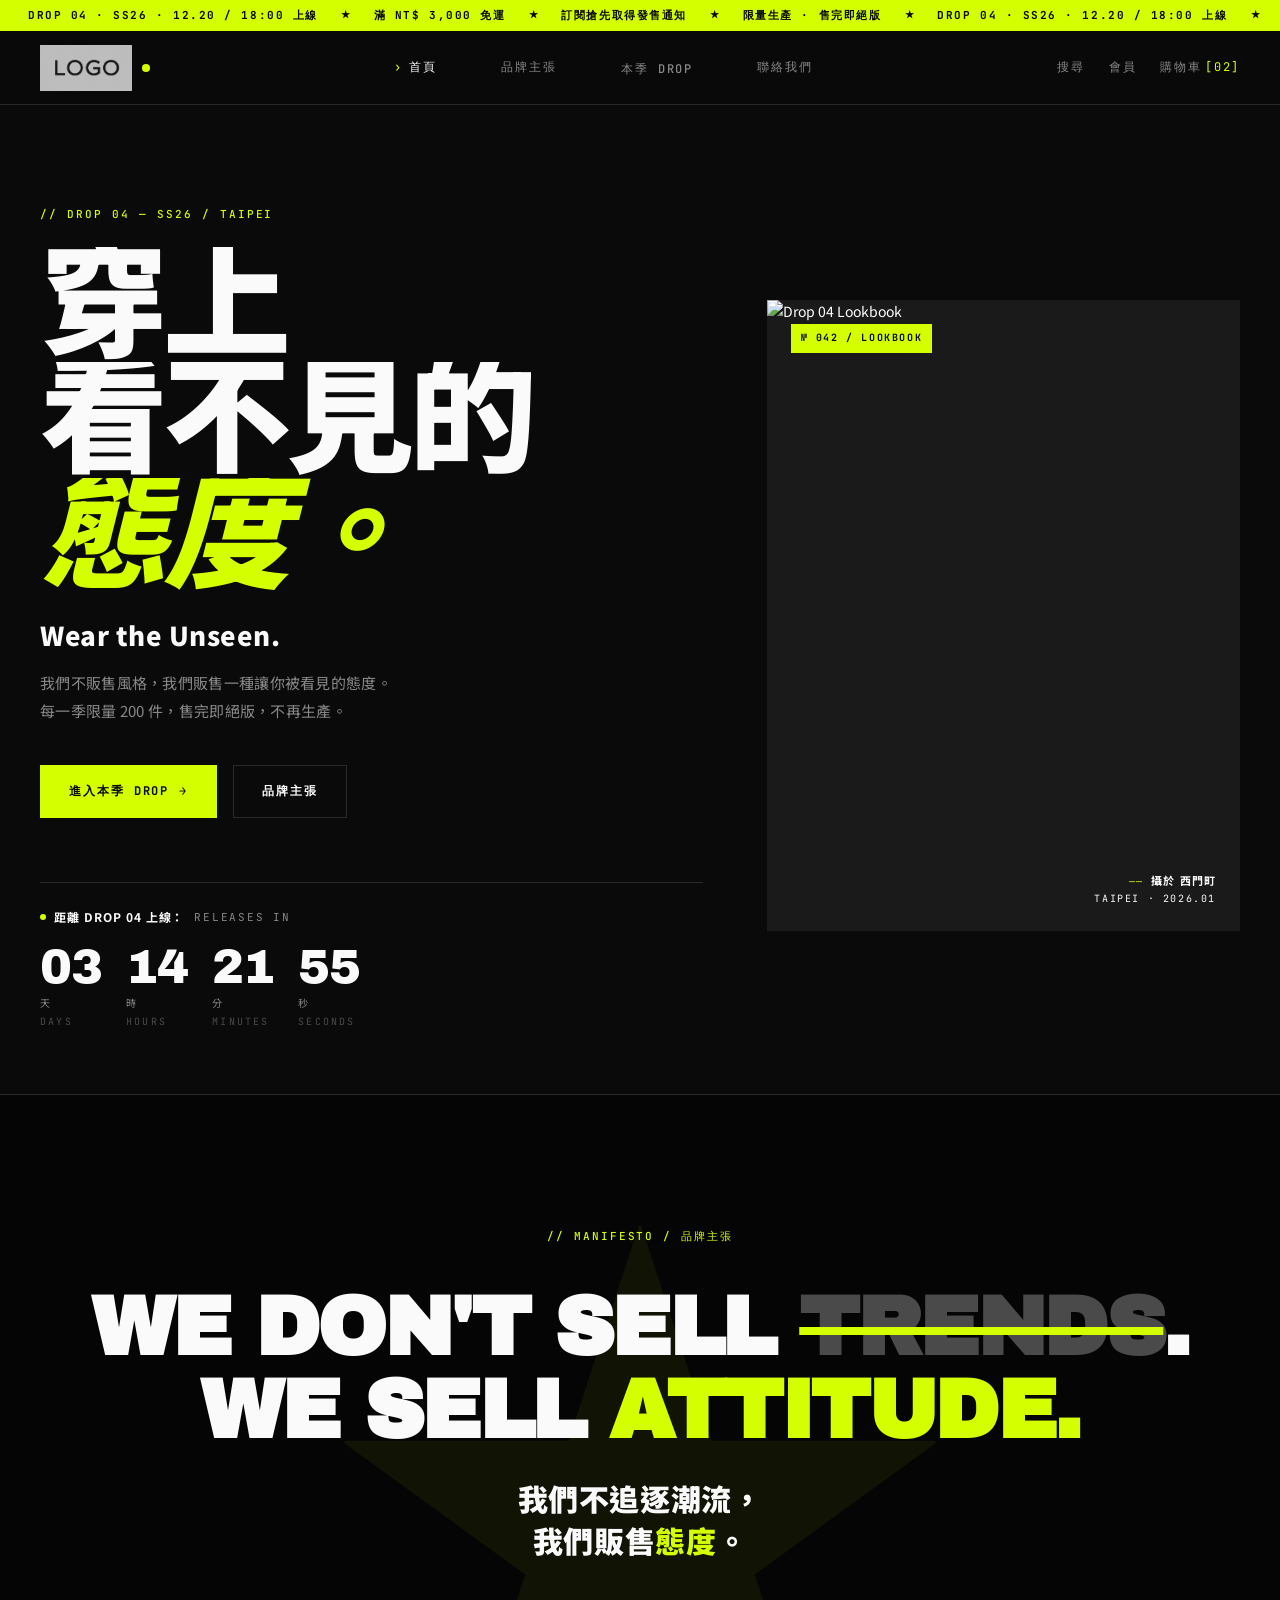
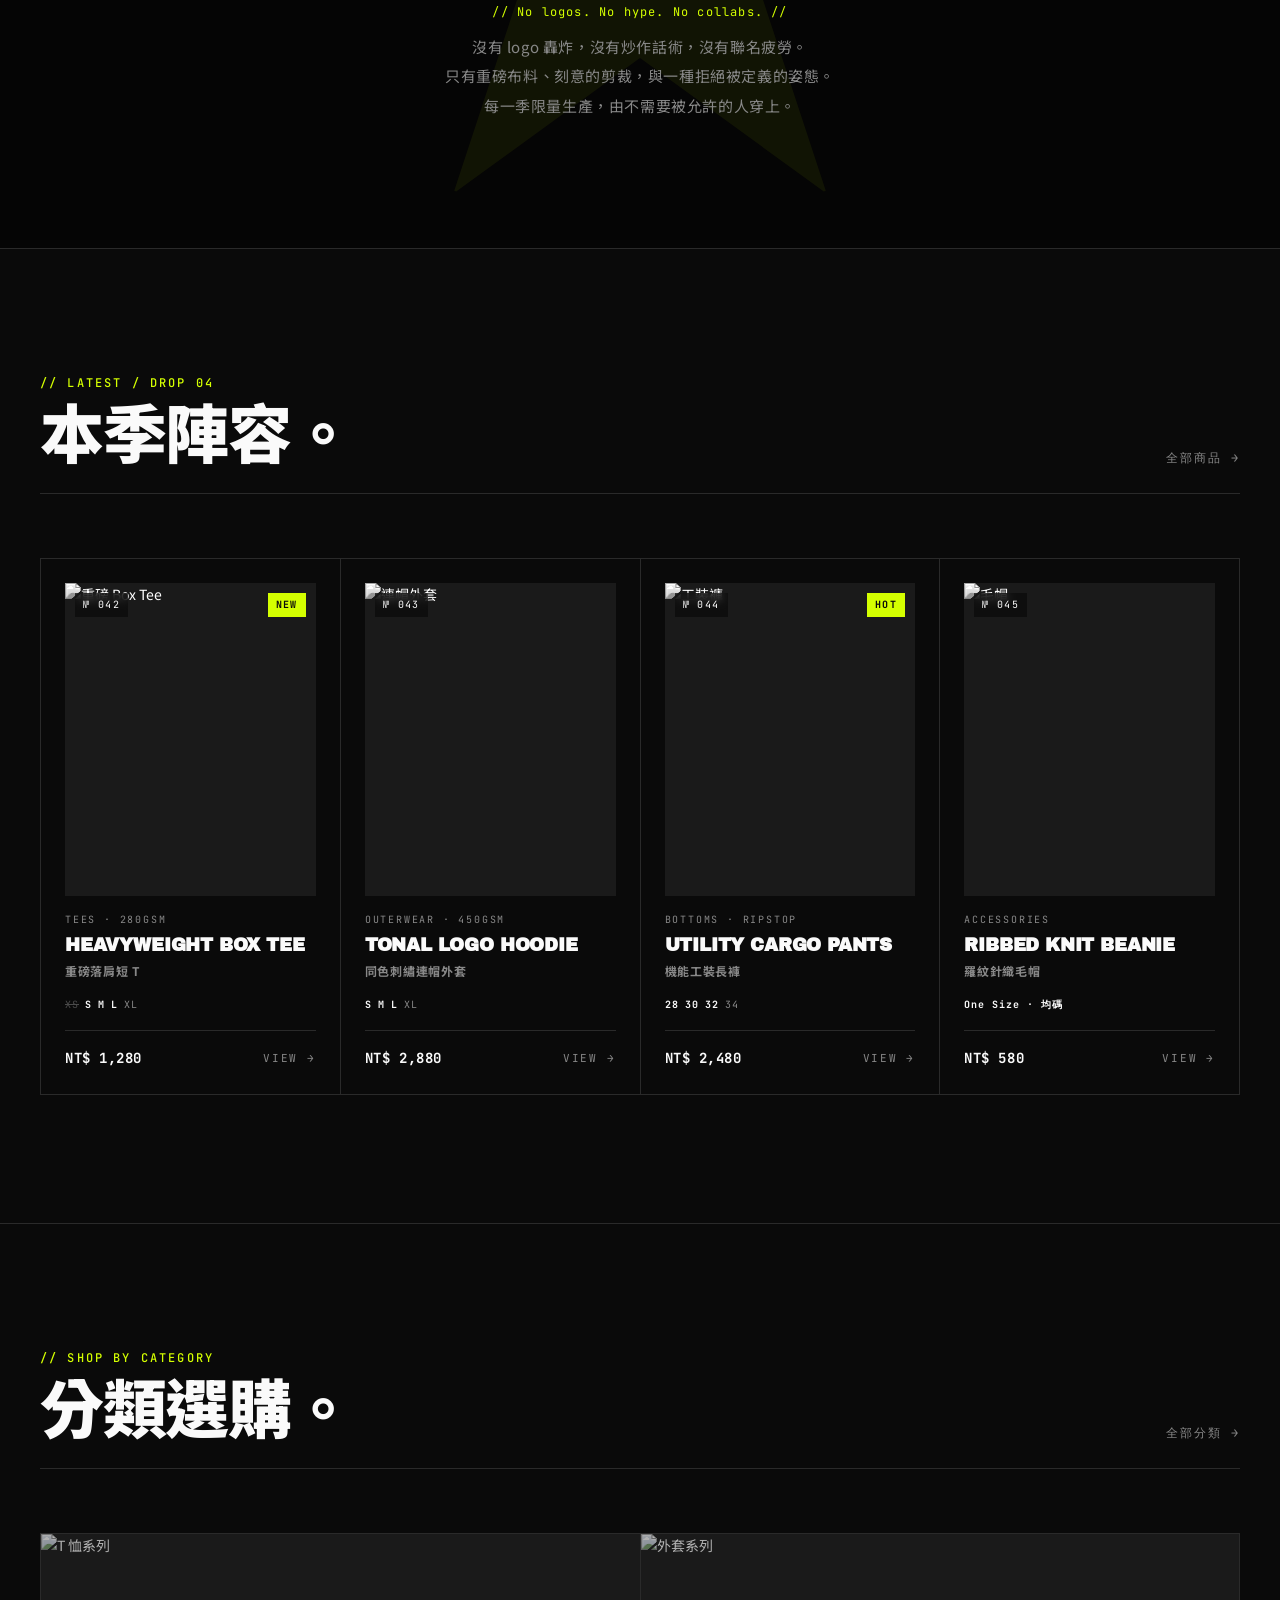
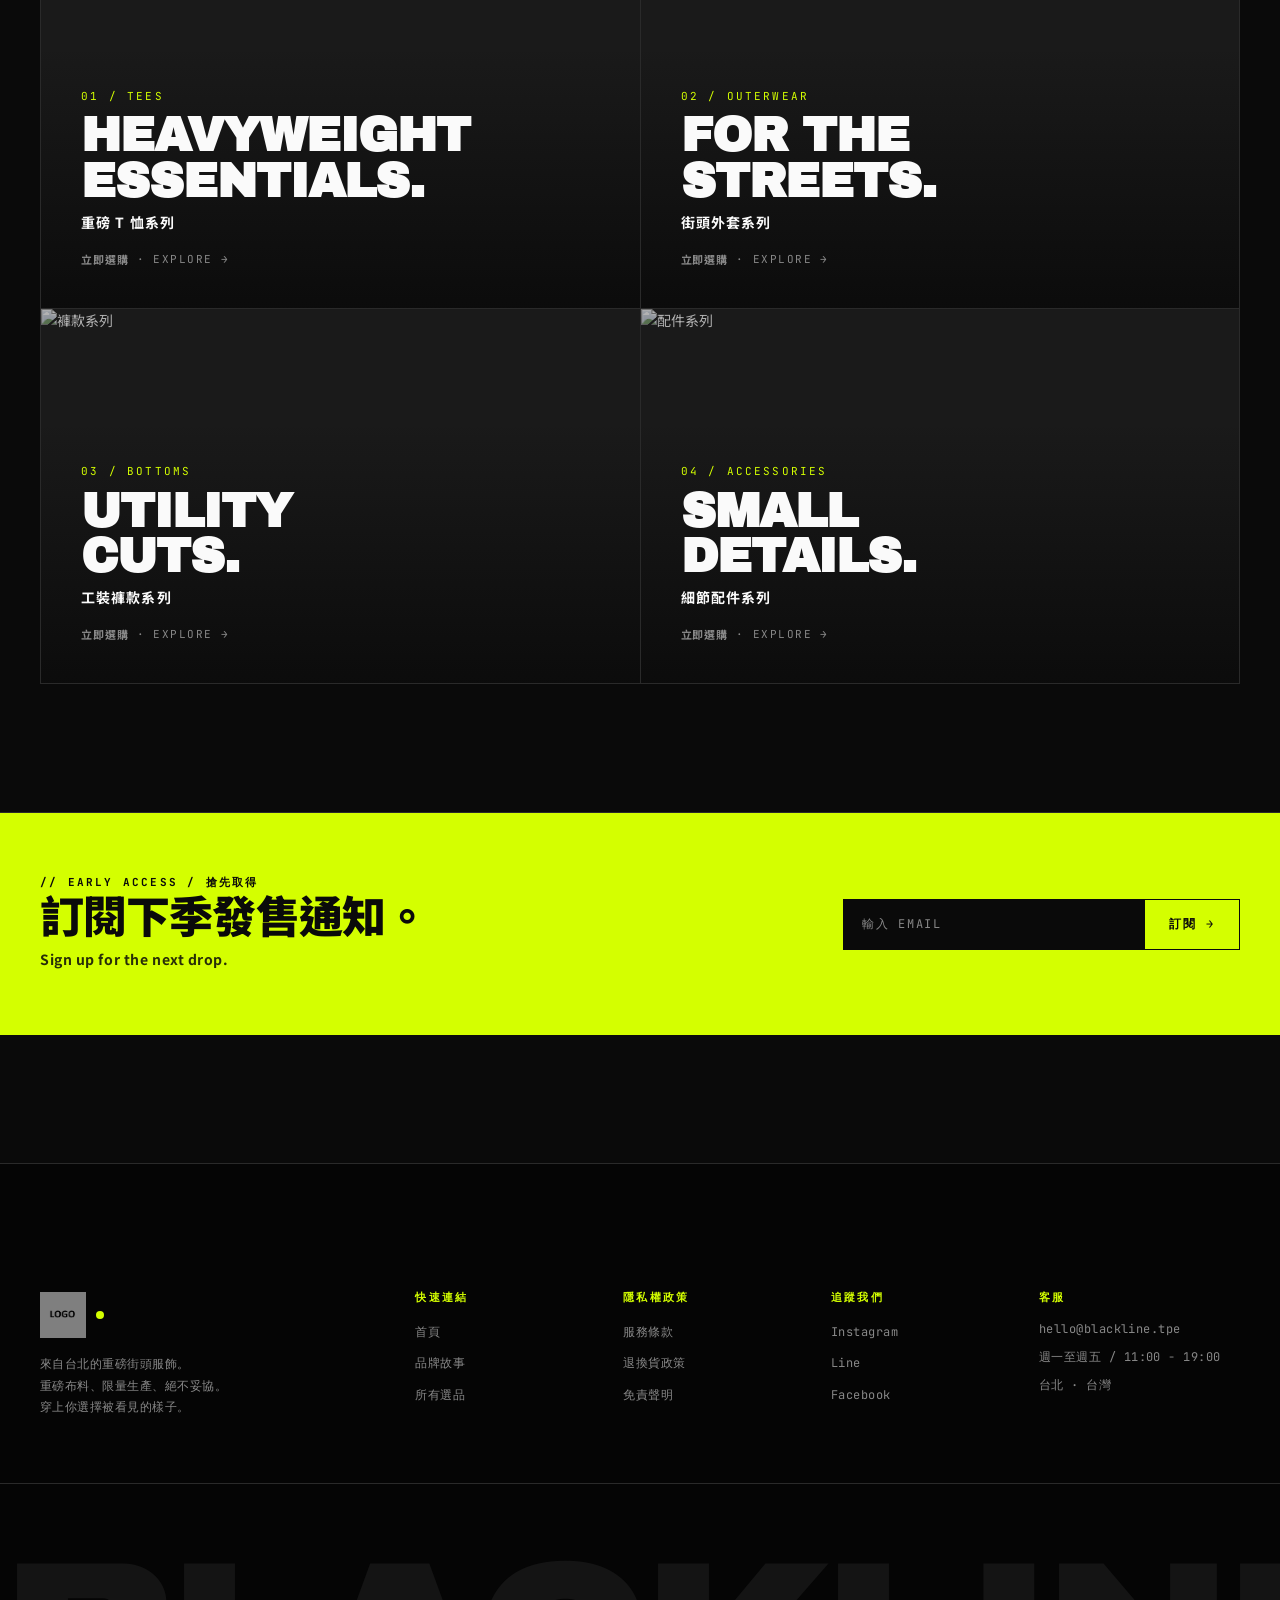
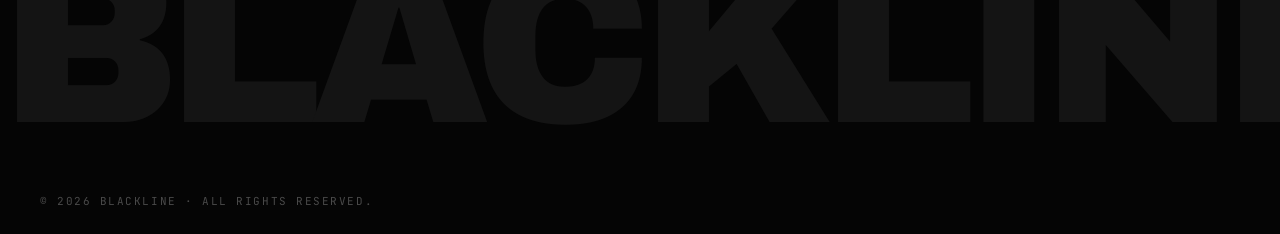
==== commit a1e023df: "first commit" ====
--- a/index/index.html
+++ b/index/index.html
@@ -42,13 +42,13 @@
         <a href="../index/index.html" class="active">首頁</a>
         <a href="../about/about.html">品牌主張</a>
         <div class="nav-dropdown">
-          <a href="../Product/product.html" class="nav-dropdown-trigger">本季 Drop</a>
+          <a href="../product/product.html" class="nav-dropdown-trigger">本季 Drop</a>
           <div class="nav-dropdown-menu">
-            <a href="../Product/product.html">全部商品</a>
-            <a href="../Product/product.html?category=tees">T 恤 / Tees</a>
-            <a href="../Product/product.html?category=outerwear">外套 / Outerwear</a>
-            <a href="../Product/product.html?category=bottoms">褲款 / Bottoms</a>
-            <a href="../Product/product.html?category=accessories">配件 / Accessories</a>
+            <a href="../product/product.html">全部商品</a>
+            <a href="../product/product.html?category=tees">T 恤 / Tees</a>
+            <a href="../product/product.html?category=outerwear">外套 / Outerwear</a>
+            <a href="../product/product.html?category=bottoms">褲款 / Bottoms</a>
+            <a href="../product/product.html?category=accessories">配件 / Accessories</a>
           </div>
         </div>
         <a href="#footer">聯絡我們</a>
@@ -72,11 +72,11 @@
           本季 Drop <span class="drawer-arrow">⌄</span>
         </button>
         <div class="drawer-submenu" id="drawerSubmenu">
-          <a href="../Product/product.html" class="drawer-sublink">全部商品</a>
-          <a href="../Product/product.html?category=tees" class="drawer-sublink">T 恤 / Tees</a>
-          <a href="../Product/product.html?category=outerwear" class="drawer-sublink">外套 / Outerwear</a>
-          <a href="../Product/product.html?category=bottoms" class="drawer-sublink">褲款 / Bottoms</a>
-          <a href="../Product/product.html?category=accessories" class="drawer-sublink">配件 / Accessories</a>
+          <a href="../product/product.html" class="drawer-sublink">全部商品</a>
+          <a href="../product/product.html?category=tees" class="drawer-sublink">T 恤 / Tees</a>
+          <a href="../product/product.html?category=outerwear" class="drawer-sublink">外套 / Outerwear</a>
+          <a href="../product/product.html?category=bottoms" class="drawer-sublink">褲款 / Bottoms</a>
+          <a href="../product/product.html?category=accessories" class="drawer-sublink">配件 / Accessories</a>
         </div>
       </div>
       <a href="#footer" class="drawer-link">聯絡我們</a>
@@ -104,7 +104,7 @@
           每一季限量 200 件，售完即絕版，不再生產。
         </p>
         <div class="hero-cta-row">
-          <a href="../Product/product.html" class="btn btn-accent">
+          <a href="../product/product.html" class="btn btn-accent">
             進入本季 Drop <span class="arrow">→</span>
           </a>
           <a href="../about/about.html" class="btn btn-outline">
@@ -182,7 +182,7 @@
         <span class="small">// Latest / Drop 04</span>
         本季陣容。
       </h2>
-      <a href="../Product/product.html" class="section-head-link">全部商品 →</a>
+      <a href="../product/product.html" class="section-head-link">全部商品 →</a>
     </div>
 
     <div class="drop-grid">
@@ -275,11 +275,11 @@
         <span class="small">// Shop By Category</span>
         分類選購。
       </h2>
-      <a href="../Product/product.html" class="section-head-link">全部分類 →</a>
+      <a href="../product/product.html" class="section-head-link">全部分類 →</a>
     </div>
 
     <div class="cat-grid">
-      <a href="../Product/product.html?category=tees" class="cat-item">
+      <a href="../product/product.html?category=tees" class="cat-item">
         <img src="https://images.unsplash.com/photo-1521572163474-6864f9cf17ab?auto=format&fit=crop&w=900&q=80" alt="T 恤系列">
         <div class="cat-overlay">
           <span class="cat-num">01 / Tees</span>
@@ -291,7 +291,7 @@
         </div>
       </a>
 
-      <a href="../Product/product.html?category=outerwear" class="cat-item">
+      <a href="../product/product.html?category=outerwear" class="cat-item">
         <img src="https://images.unsplash.com/photo-1551488831-00ddcb6c6bd3?auto=format&fit=crop&w=900&q=80" alt="外套系列">
         <div class="cat-overlay">
           <span class="cat-num">02 / Outerwear</span>
@@ -303,7 +303,7 @@
         </div>
       </a>
 
-      <a href="../Product/product.html?category=bottoms" class="cat-item">
+      <a href="../product/product.html?category=bottoms" class="cat-item">
         <img src="https://images.unsplash.com/photo-1624378439575-d8705ad7ae80?auto=format&fit=crop&w=900&q=80" alt="褲款系列">
         <div class="cat-overlay">
           <span class="cat-num">03 / Bottoms</span>
@@ -315,7 +315,7 @@
         </div>
       </a>
 
-      <a href="../Product/product.html?category=accessories" class="cat-item">
+      <a href="../product/product.html?category=accessories" class="cat-item">
         <img src="https://images.unsplash.com/photo-1556306535-0f09a537f0a3?auto=format&fit=crop&w=900&q=80" alt="配件系列">
         <div class="cat-overlay">
           <span class="cat-num">04 / Accessories</span>
@@ -366,7 +366,7 @@
         <ul>
             <li><a href="../index/index.html">首頁</a></li>
             <li><a href="../about/about.html">品牌故事</a></li>
-            <li><a href="../Product/product.html">所有選品</a></li>
+            <li><a href="../product/product.html">所有選品</a></li>
           </ul>
       </div>
 
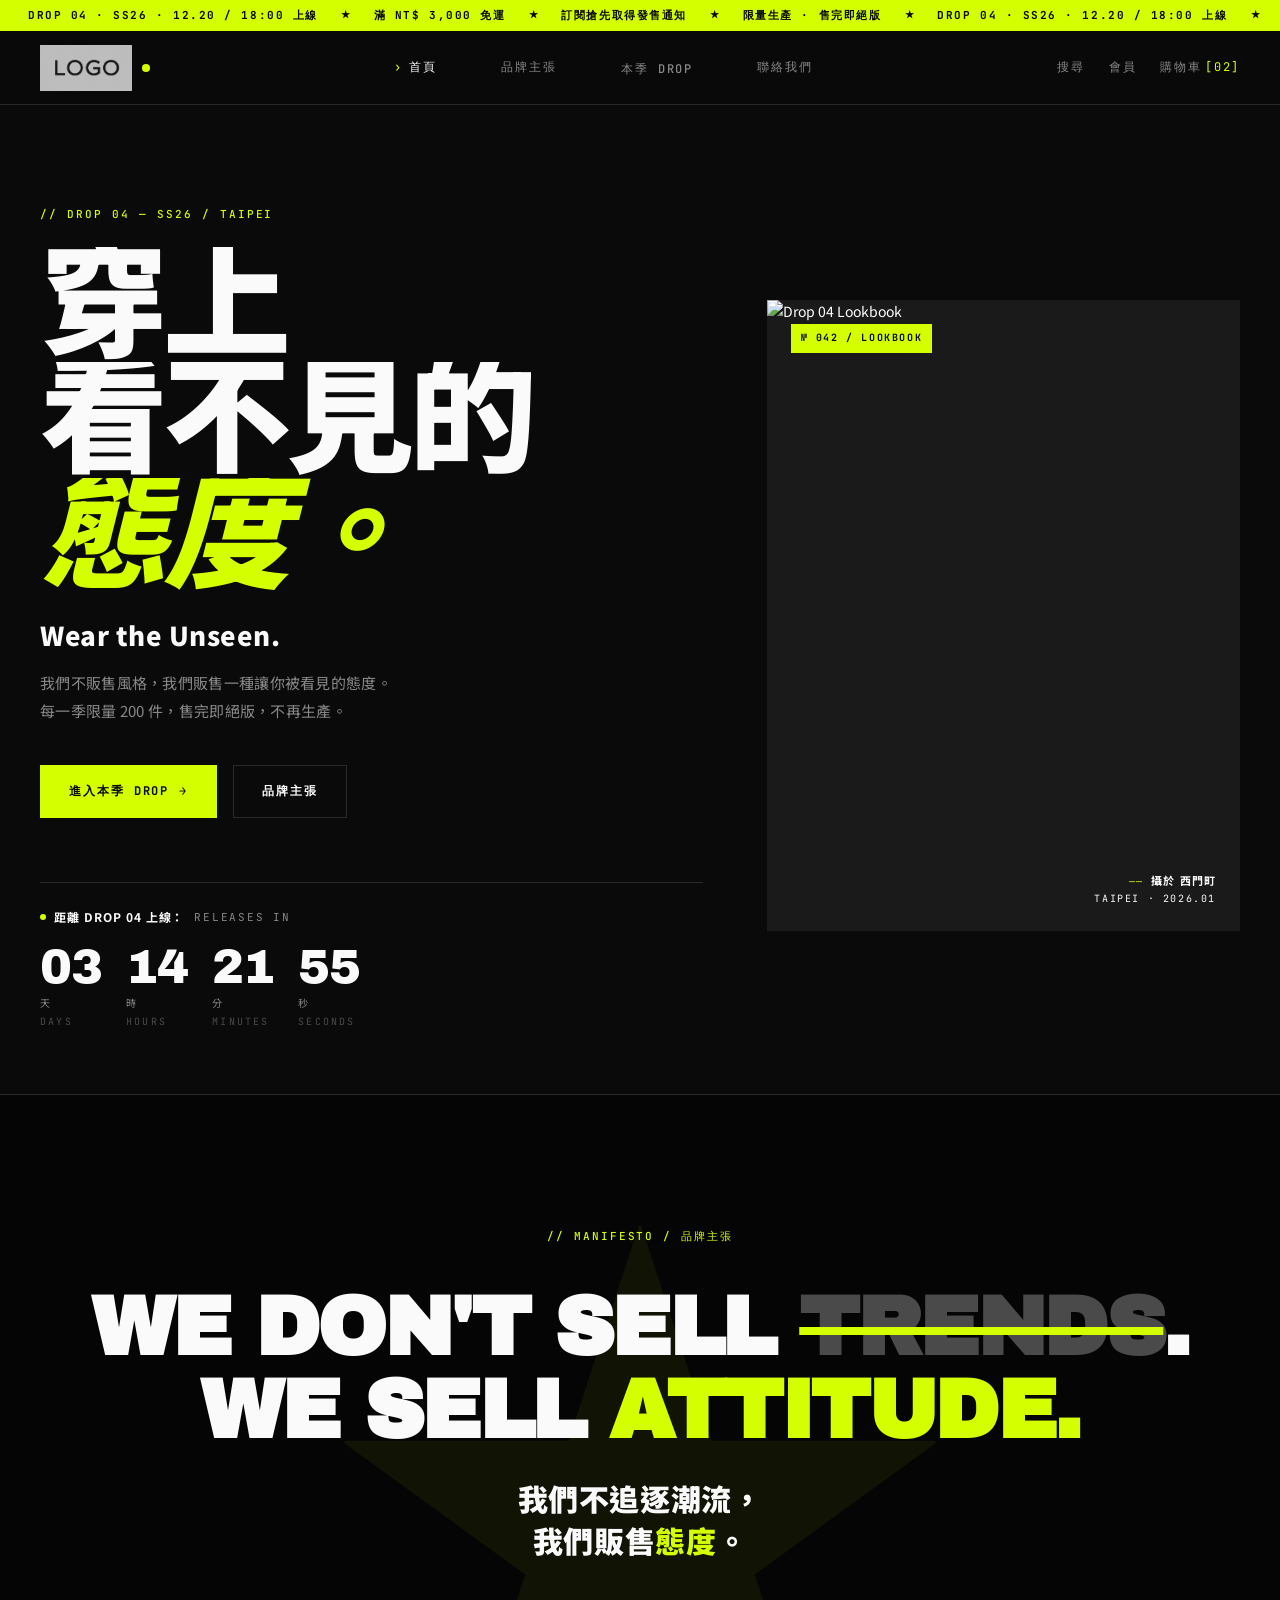
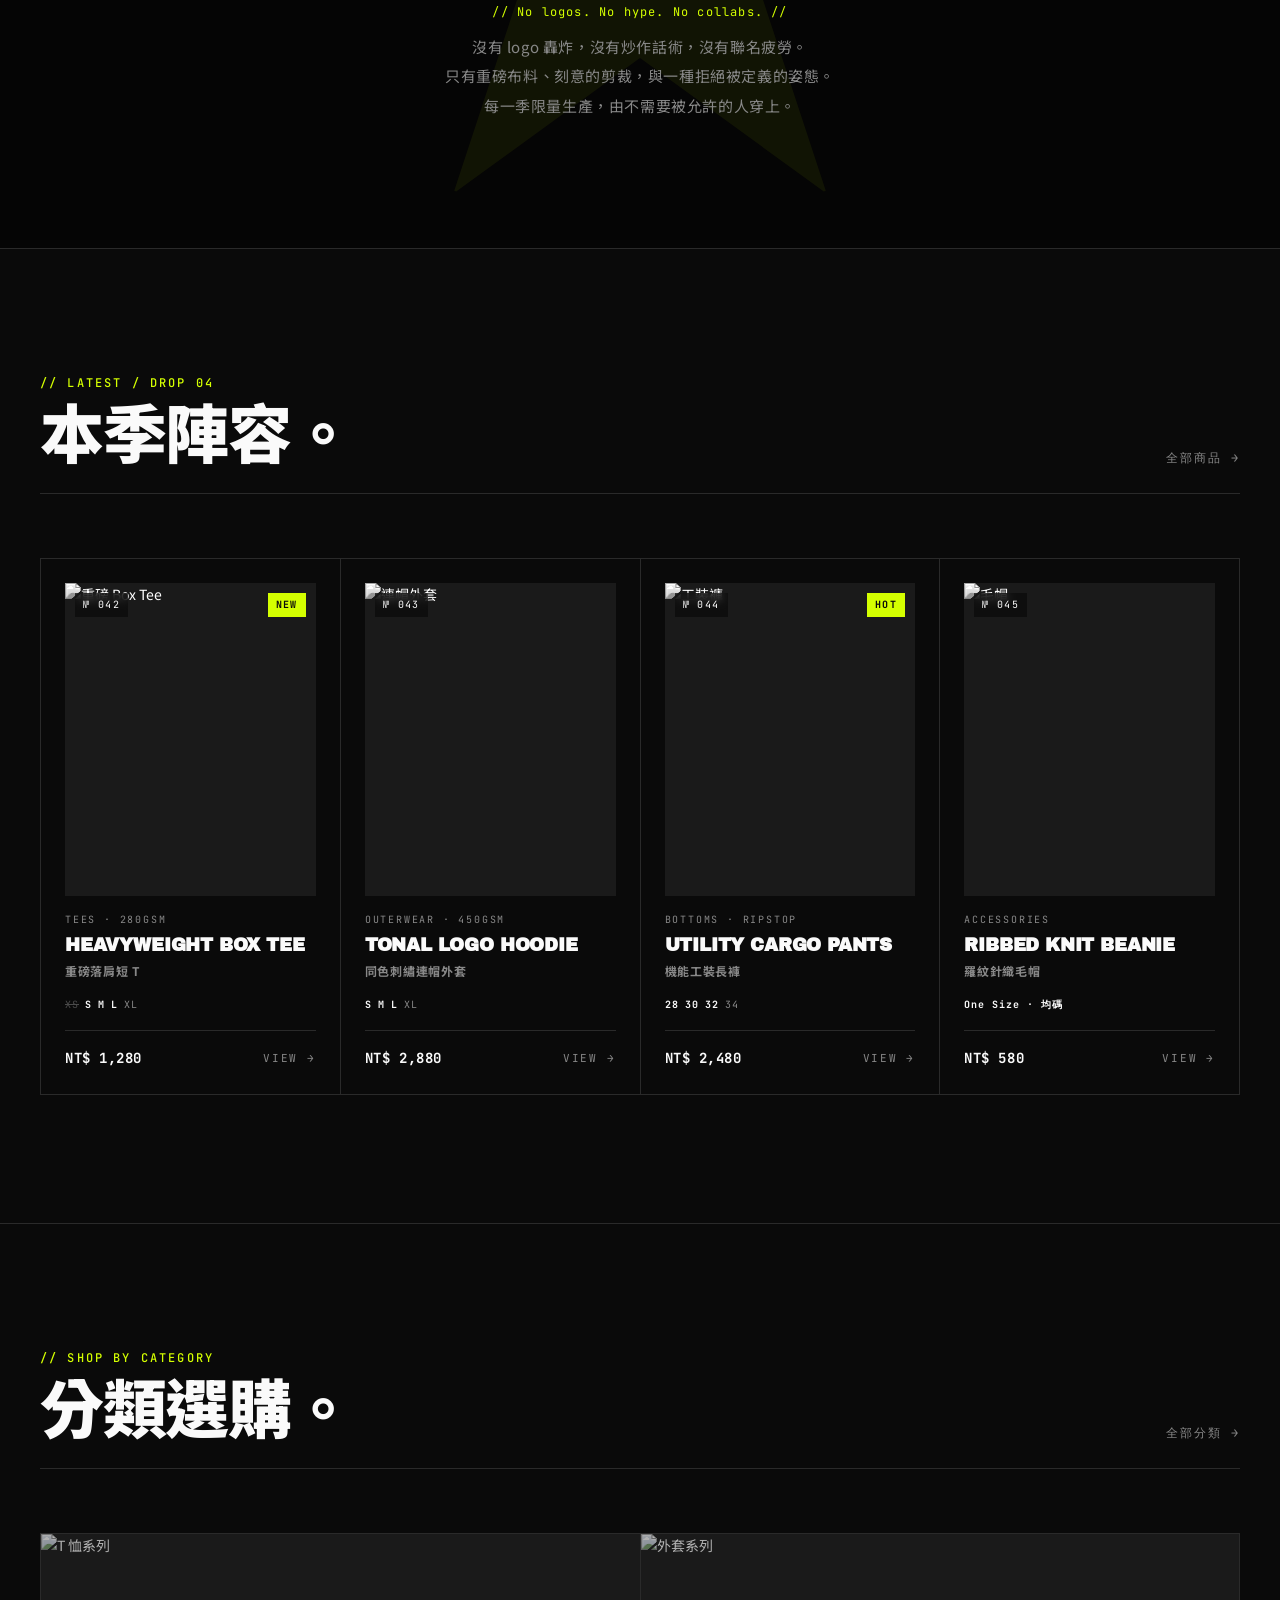
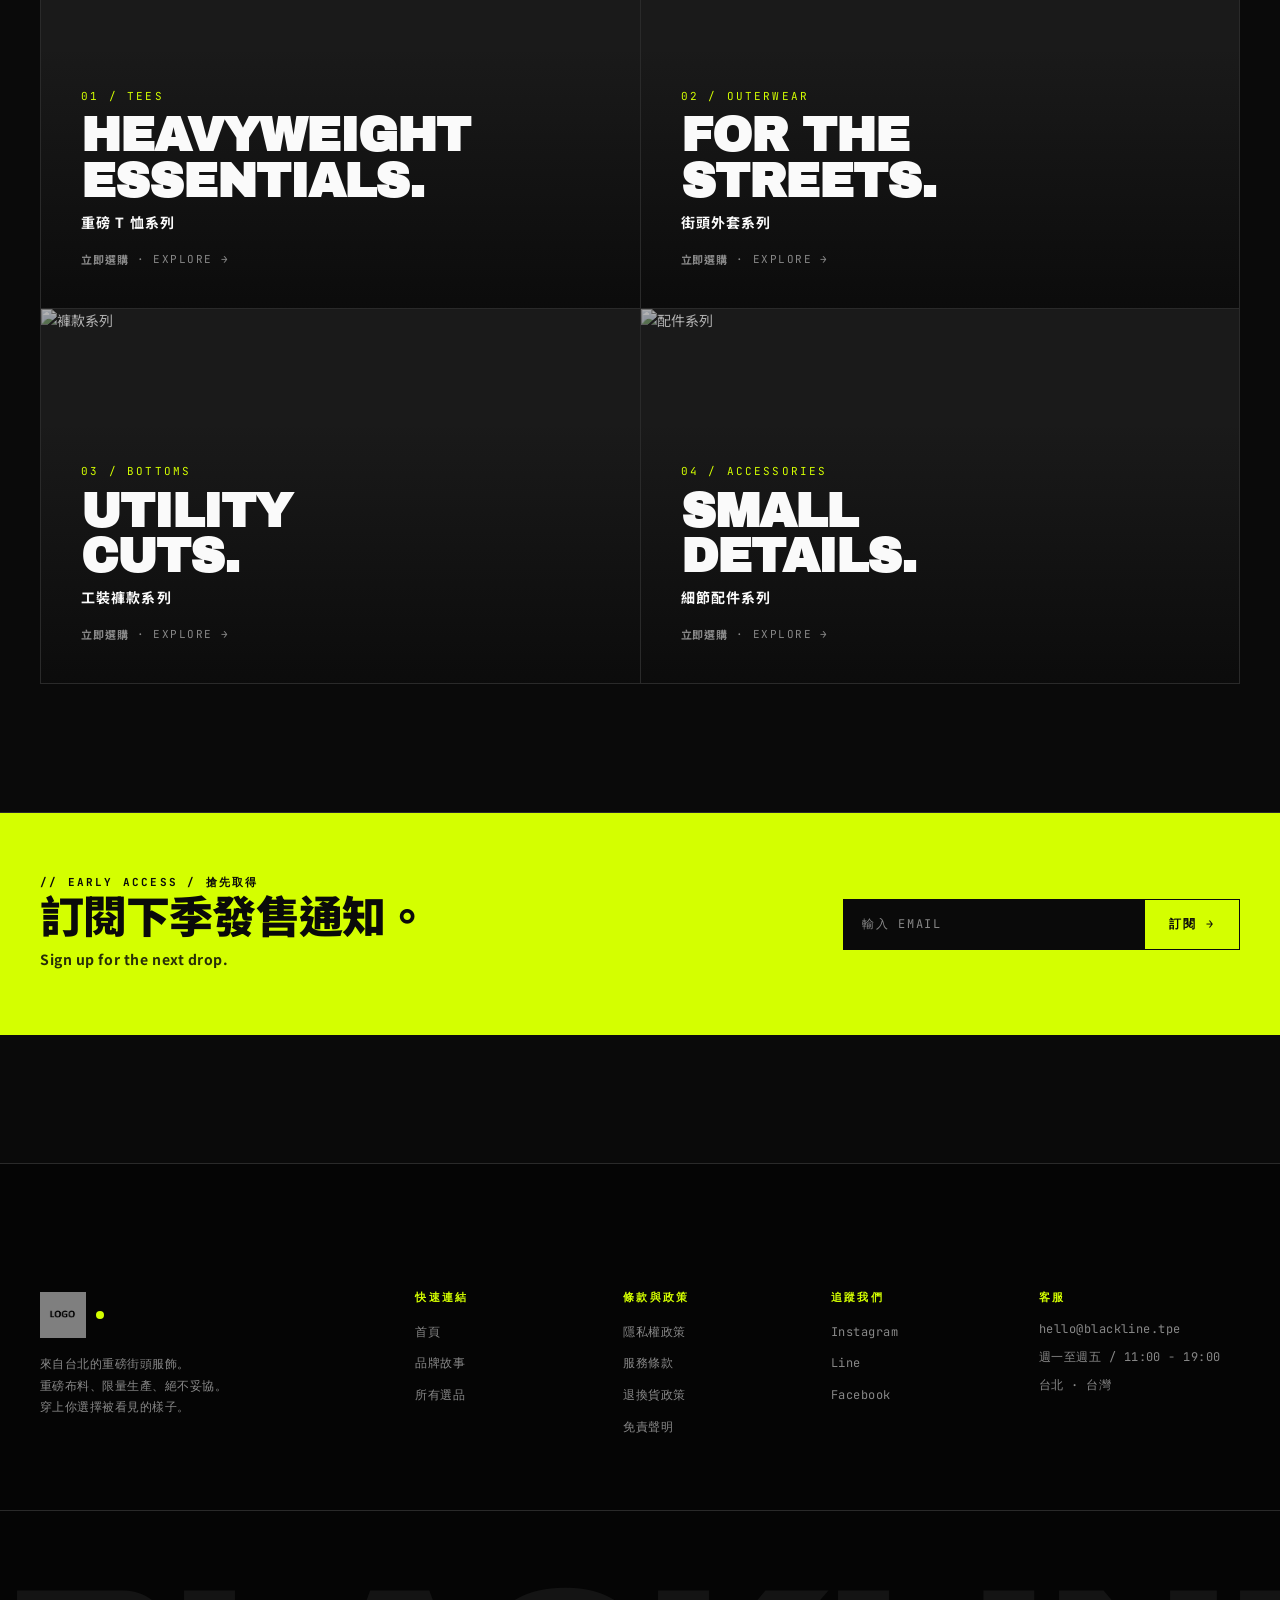
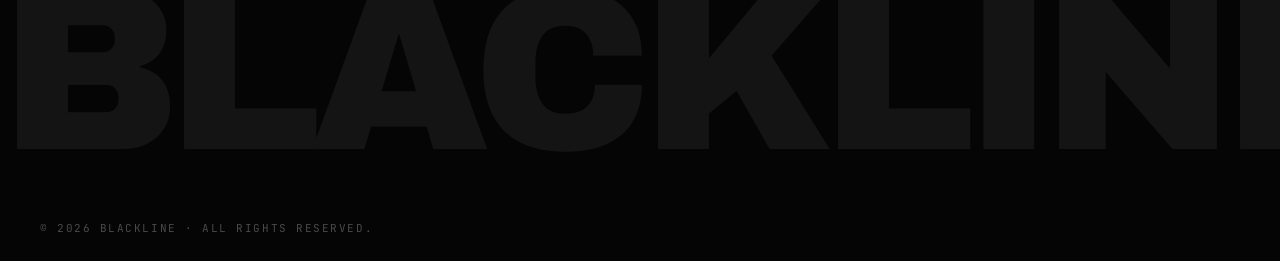
==== commit 2118916c: "first commit" ====
--- a/index/index.html
+++ b/index/index.html
@@ -371,8 +371,9 @@
       </div>
 
       <div class="footer-column">
-        <h4>隱私權政策</h4>
+        <h4>條款與政策</h4>
         <ul>
+          <li><a href="#">隱私權政策</a></li>
           <li><a href="#">服務條款</a></li>
           <li><a href="#">退換貨政策</a></li>
           <li><a href="#">免責聲明</a></li>
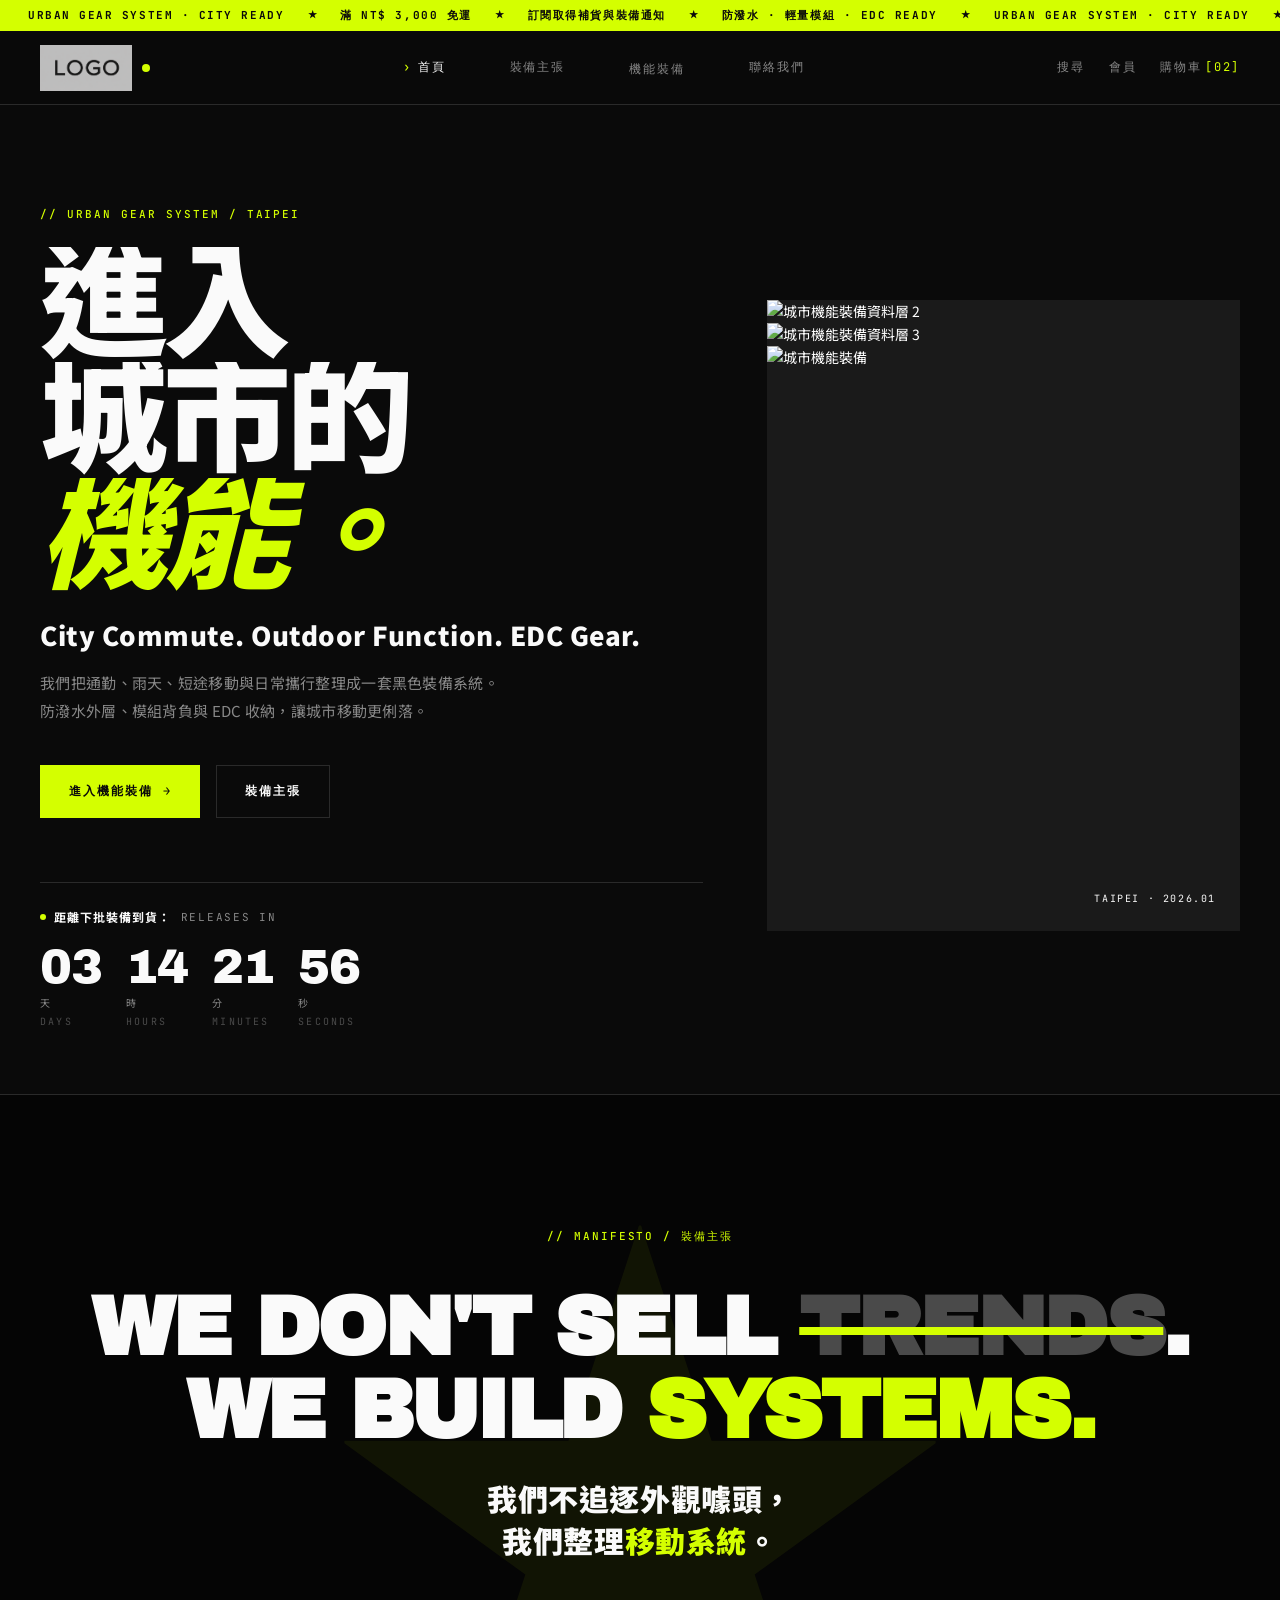
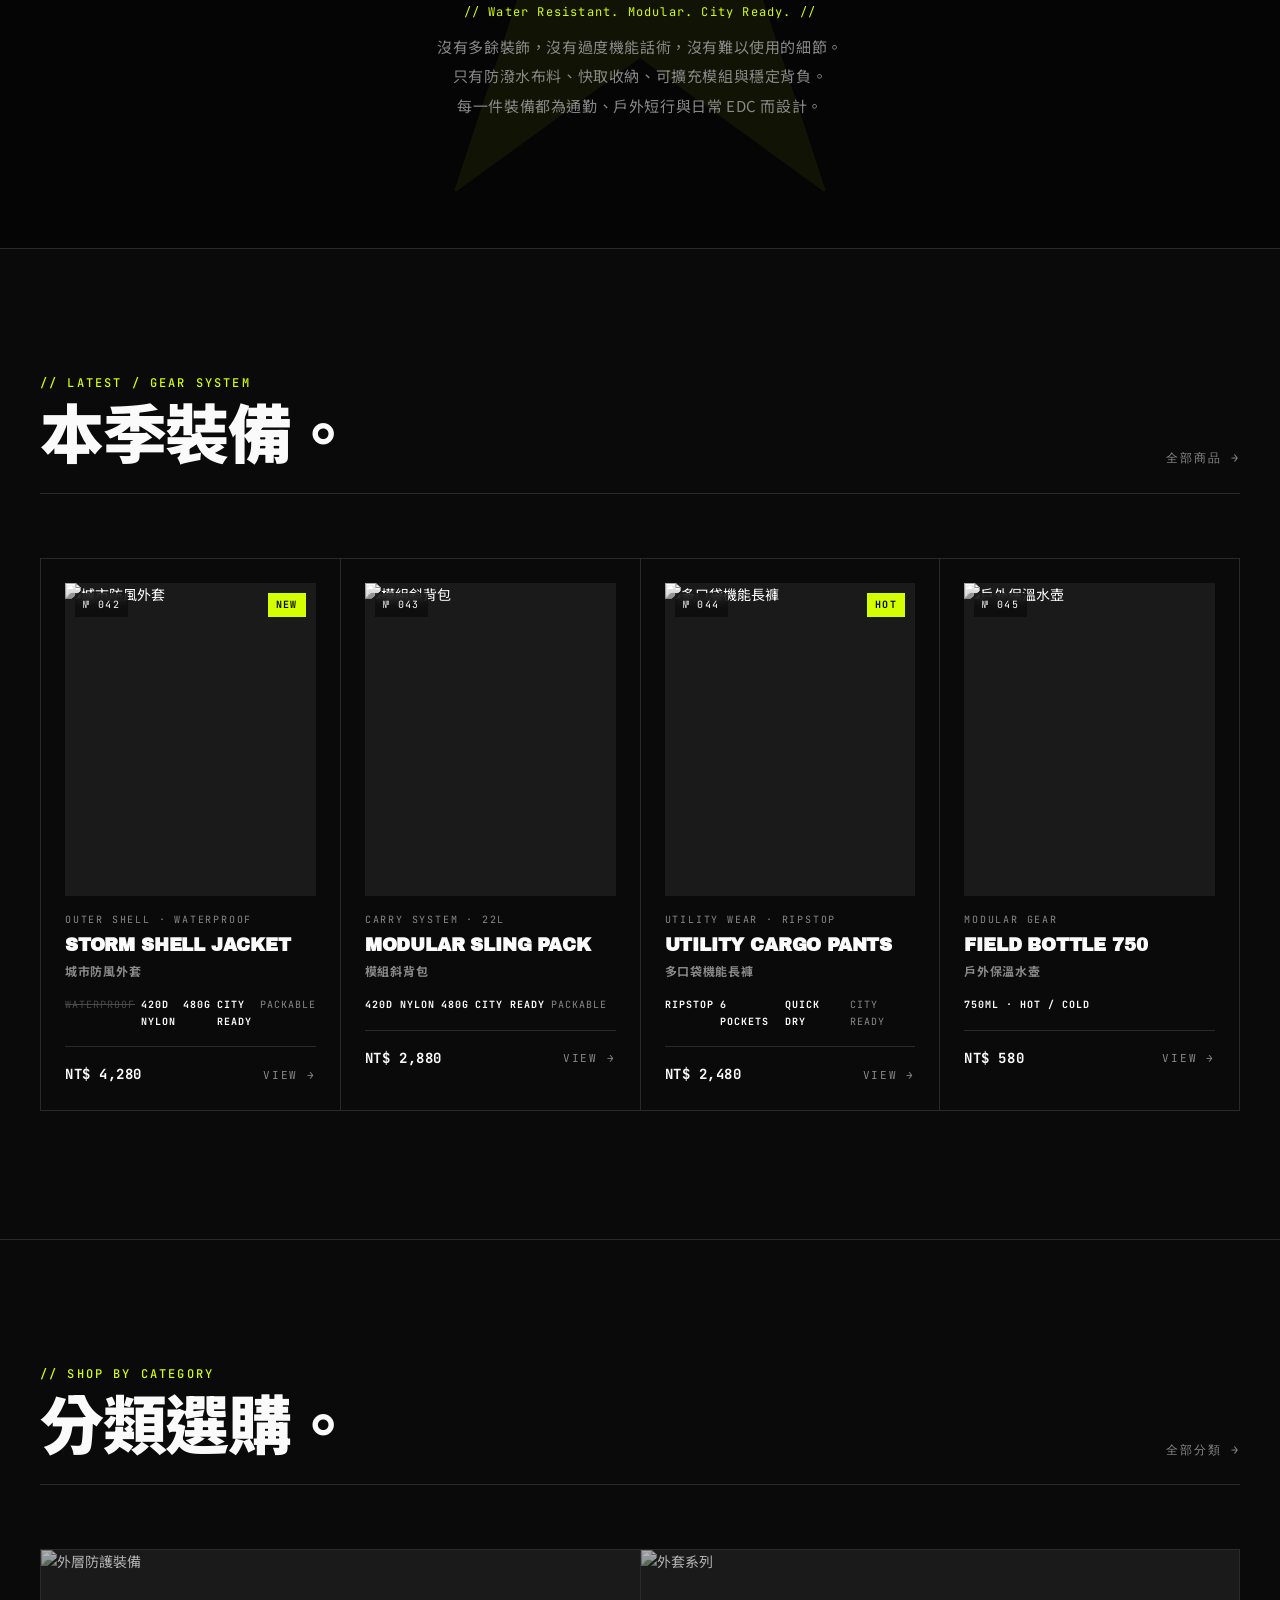
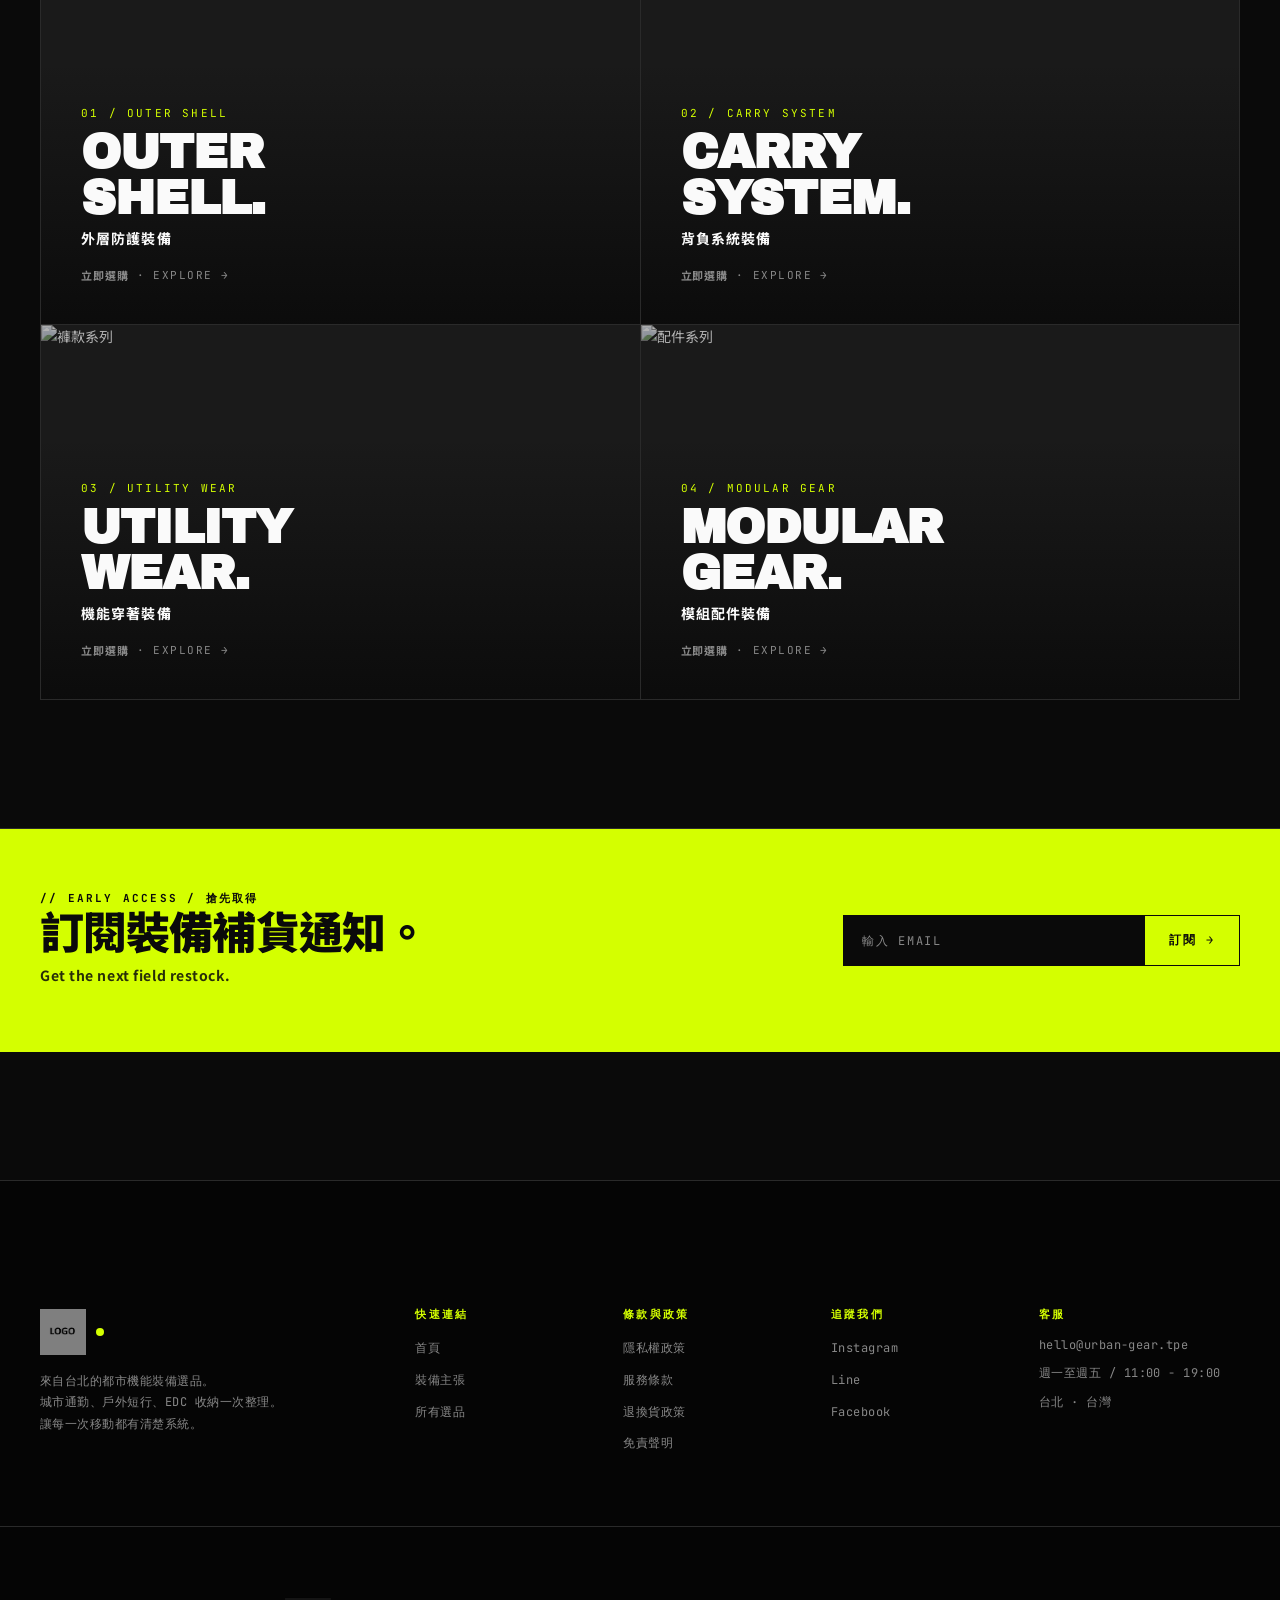
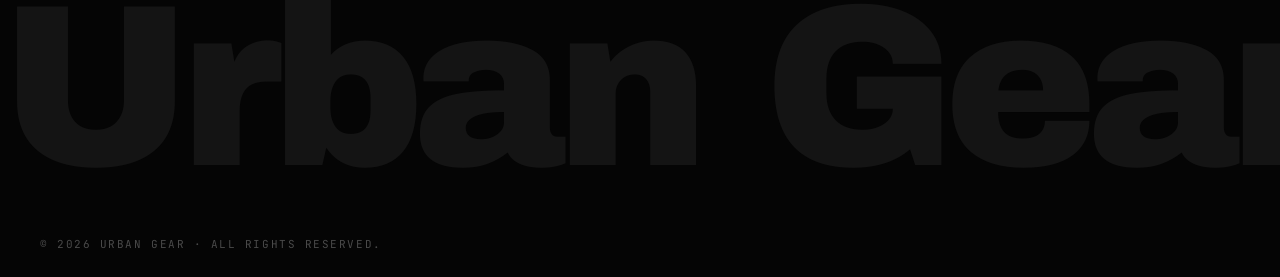
==== commit b561e07f: "first commit" ====
--- a/index/index.html
+++ b/index/index.html
@@ -3,10 +3,10 @@
 <head>
   <meta charset="UTF-8">
   <meta name="viewport" content="width=device-width, initial-scale=1.0">
-  <meta name="description" content="BLACKLINE — 重磅街頭潮流選品。每季限量 200 件，售完即絕版。穿上看不見的態度。">
-  <meta property="og:title" content="BLACKLINE — Drop 04 / SS26">
-  <meta property="og:description" content="重磅布料 · 限量生產 · 不追逐潮流。穿上看不見的態度。">
-  <title>BLACKLINE — 重磅街頭選品</title>
+  <meta name="description" content="Urban Gear — 城市機能裝備選品。城市通勤、戶外機能與 EDC 裝備的黑色系統。">
+  <meta property="og:title" content="Urban Gear — Urban Gear System">
+  <meta property="og:description" content="防潑水外層 · 模組背負 · EDC 收納。為城市與戶外之間準備。">
+  <title>Urban Gear — 都市機能裝備</title>
   <link rel="stylesheet" href="../css/base.css">
   <link rel="stylesheet" href="../css/index.css">
 </head>
@@ -15,14 +15,14 @@
   <!-- 跑馬燈 -->
   <div class="top-marquee">
     <div class="marquee-track">
-      <span>Drop 04 · SS26 · 12.20 / 18:00 上線</span>
+      <span>Urban Gear System · City Ready</span>
       <span>滿 NT$ 3,000 免運</span>
-      <span>訂閱搶先取得發售通知</span>
-      <span>限量生產 · 售完即絕版</span>
-      <span>Drop 04 · SS26 · 12.20 / 18:00 上線</span>
+      <span>訂閱取得補貨與裝備通知</span>
+      <span>防潑水 · 輕量模組 · EDC Ready</span>
+      <span>Urban Gear System · City Ready</span>
       <span>滿 NT$ 3,000 免運</span>
-      <span>訂閱搶先取得發售通知</span>
-      <span>限量生產 · 售完即絕版</span>
+      <span>訂閱取得補貨與裝備通知</span>
+      <span>防潑水 · 輕量模組 · EDC Ready</span>
     </div>
   </div>
 
@@ -30,7 +30,7 @@
   <header class="header">
     <div class="header-container">
       <a href="../index/index.html" class="logo">
-        <img src="../assets/logo/logo.png" alt="BLACKLINE">
+        <img src="../assets/logo/logo.png" alt="Urban Gear">
         <span class="dot"></span>
       </a>
 
@@ -40,15 +40,15 @@
 
       <nav class="nav-menu">
         <a href="../index/index.html" class="active">首頁</a>
-        <a href="../about/about.html">品牌主張</a>
+        <a href="../about/about.html">裝備主張</a>
         <div class="nav-dropdown">
-          <a href="../product/product.html" class="nav-dropdown-trigger">本季 Drop</a>
+          <a href="../product/product.html" class="nav-dropdown-trigger">機能裝備</a>
           <div class="nav-dropdown-menu">
             <a href="../product/product.html">全部商品</a>
-            <a href="../product/product.html?category=tees">T 恤 / Tees</a>
-            <a href="../product/product.html?category=outerwear">外套 / Outerwear</a>
-            <a href="../product/product.html?category=bottoms">褲款 / Bottoms</a>
-            <a href="../product/product.html?category=accessories">配件 / Accessories</a>
+            <a href="../product/product.html?category=tees">外層防護 / Outer Shell</a>
+            <a href="../product/product.html?category=outerwear">背負系統 / Carry System</a>
+            <a href="../product/product.html?category=bottoms">機能穿著 / Utility Wear</a>
+            <a href="../product/product.html?category=accessories">模組配件 / Modular Gear</a>
           </div>
         </div>
         <a href="#footer">聯絡我們</a>
@@ -66,17 +66,17 @@
   <div class="mobile-drawer" id="mobileDrawer">
     <div class="mobile-drawer-inner">
       <a href="../index/index.html" class="drawer-link active">首頁</a>
-      <a href="../about/about.html" class="drawer-link">品牌主張</a>
+      <a href="../about/about.html" class="drawer-link">裝備主張</a>
       <div class="drawer-dropdown">
         <button class="drawer-dropdown-toggle" id="drawerDropdownToggle" type="button">
-          本季 Drop <span class="drawer-arrow">⌄</span>
+          機能裝備 <span class="drawer-arrow">⌄</span>
         </button>
         <div class="drawer-submenu" id="drawerSubmenu">
           <a href="../product/product.html" class="drawer-sublink">全部商品</a>
-          <a href="../product/product.html?category=tees" class="drawer-sublink">T 恤 / Tees</a>
-          <a href="../product/product.html?category=outerwear" class="drawer-sublink">外套 / Outerwear</a>
-          <a href="../product/product.html?category=bottoms" class="drawer-sublink">褲款 / Bottoms</a>
-          <a href="../product/product.html?category=accessories" class="drawer-sublink">配件 / Accessories</a>
+          <a href="../product/product.html?category=tees" class="drawer-sublink">外層防護 / Outer Shell</a>
+          <a href="../product/product.html?category=outerwear" class="drawer-sublink">背負系統 / Carry System</a>
+          <a href="../product/product.html?category=bottoms" class="drawer-sublink">機能穿著 / Utility Wear</a>
+          <a href="../product/product.html?category=accessories" class="drawer-sublink">模組配件 / Modular Gear</a>
         </div>
       </div>
       <a href="#footer" class="drawer-link">聯絡我們</a>
@@ -92,30 +92,30 @@
   <section class="hero">
     <div class="hero-grid">
       <div class="hero-left">
-        <span class="kicker">// Drop 04 — SS26 / Taipei</span>
+        <span class="kicker">// Urban Gear System / Taipei</span>
         <h1 class="hero-title">
-          <span class="line"><span>穿上</span></span>
-          <span class="line"><span>看不見的</span></span>
-          <span class="line"><span class="accent-text">態度。</span></span>
+          <span class="line"><span>進入</span></span>
+          <span class="line"><span>城市的</span></span>
+          <span class="line"><span class="accent-text">機能。</span></span>
         </h1>
-        <p class="hero-sub">Wear the Unseen.</p>
+        <p class="hero-sub">City Commute. Outdoor Function. EDC Gear.</p>
         <p class="hero-desc">
-          我們不販售風格，我們販售一種讓你被看見的態度。<br>
-          每一季限量 200 件，售完即絕版，不再生產。
+          我們把通勤、雨天、短途移動與日常攜行整理成一套黑色裝備系統。<br>
+          防潑水外層、模組背負與 EDC 收納，讓城市移動更俐落。
         </p>
         <div class="hero-cta-row">
           <a href="../product/product.html" class="btn btn-accent">
-            進入本季 Drop <span class="arrow">→</span>
+            進入機能裝備 <span class="arrow">→</span>
           </a>
           <a href="../about/about.html" class="btn btn-outline">
-            品牌主張
+            裝備主張
           </a>
         </div>
 
         <div class="countdown">
           <div class="countdown-label">
             <span class="blink"></span>
-            <span class="zh">距離 Drop 04 上線：</span>
+            <span class="zh">距離下批裝備到貨：</span>
             Releases In
           </div>
           <div class="countdown-timer">
@@ -139,38 +139,44 @@
         </div>
       </div>
 
-      <div class="hero-right">
-        <span class="hero-image-tag">№ 042 / Lookbook</span>
-        <img src="https://images.unsplash.com/photo-1490481651871-ab68de25d43d?auto=format&fit=crop&w=900&q=80" alt="Drop 04 Lookbook">
-        <div class="hero-image-meta">
-          <span class="line-deco">
-            <span class="zh">攝於 西門町</span>
-          </span><br>
-          Taipei · 2026.01
-        </div>
-      </div>
+      <div class="hero-right hero-stack">
+        <div class="hero-layer hero-layer-back">
+          <img src="https://images.unsplash.com/photo-1556306535-0f09a537f0a3?auto=format&fit=crop&w=900&q=80" alt="城市機能裝備資料層 2">
+        </div>
+
+        <div class="hero-layer hero-layer-mid">
+          <img src="https://images.unsplash.com/photo-1624378439575-d8705ad7ae80?auto=format&fit=crop&w=900&q=80" alt="城市機能裝備資料層 3">
+        </div>
+
+        <div class="hero-layer hero-layer-front">
+          
+          <img src="https://images.unsplash.com/photo-1556821840-3a63f95609a7?auto=format&fit=crop&w=600&q=80" alt="城市機能裝備">
+          <div class="hero-image-meta">
+            Taipei · 2026.01
+          </div>
+        </div>
     </div>
   </section>
 
-  <!-- MANIFESTO 品牌主張 -->
+  <!-- MANIFESTO 裝備主張 -->
   <section class="manifesto">
     <div class="manifesto-container">
       <div class="manifesto-kicker">
-        <span class="kicker">// Manifesto / 品牌主張</span>
+        <span class="kicker">// Manifesto / 裝備主張</span>
       </div>
       <h2 class="manifesto-title">
         We don't sell <span class="strike">trends</span>.<br>
-        We sell <span class="glow">attitude.</span>
+        We build <span class="glow">systems.</span>
       </h2>
       <p class="manifesto-subtitle">
-        我們不追逐潮流，<br>
-        我們販售<span class="accent-text">態度</span>。
+        我們不追逐外觀噱頭，<br>
+        我們整理<span class="accent-text">移動系統</span>。
       </p>
       <p class="manifesto-desc">
-        <span class="mono">// No logos. No hype. No collabs. //</span>
-        沒有 logo 轟炸，沒有炒作話術，沒有聯名疲勞。<br>
-        只有重磅布料、刻意的剪裁，與一種拒絕被定義的姿態。<br>
-        每一季限量生產，由不需要被允許的人穿上。
+        <span class="mono">// Water Resistant. Modular. City Ready. //</span>
+        沒有多餘裝飾，沒有過度機能話術，沒有難以使用的細節。<br>
+        只有防潑水布料、快取收納、可擴充模組與穩定背負。<br>
+        每一件裝備都為通勤、戶外短行與日常 EDC 而設計。
       </p>
     </div>
   </section>
@@ -179,8 +185,8 @@
   <section class="drop-section">
     <div class="section-head">
       <h2>
-        <span class="small">// Latest / Drop 04</span>
-        本季陣容。
+        <span class="small">// Latest / Gear System</span>
+        本季裝備。
       </h2>
       <a href="../product/product.html" class="section-head-link">全部商品 →</a>
     </div>
@@ -190,20 +196,20 @@
         <div class="product-card-img">
           <span class="product-card-num">№ 042</span>
           <span class="product-card-badge">New</span>
-          <img src="https://images.unsplash.com/photo-1581655353564-df123a1eb820?auto=format&fit=crop&w=600&q=80" alt="重磅 Box Tee">
-        </div>
-        <span class="product-card-tag">Tees · 280gsm</span>
-        <h3 class="product-card-name">Heavyweight Box Tee</h3>
-        <p class="product-card-name-zh">重磅落肩短 T</p>
+          <img src="https://images.unsplash.com/photo-1581655353564-df123a1eb820?auto=format&fit=crop&w=600&q=80" alt="城市防風外套">
+        </div>
+        <span class="product-card-tag">Outer Shell · Waterproof</span>
+        <h3 class="product-card-name">Storm Shell Jacket</h3>
+        <p class="product-card-name-zh">城市防風外套</p>
         <div class="product-card-sizes">
-          <span class="sold-out">XS</span>
-          <span class="in-stock">S</span>
-          <span class="in-stock">M</span>
-          <span class="in-stock">L</span>
-          <span class="available">XL</span>
+          <span class="sold-out">WATERPROOF</span>
+          <span class="in-stock">420D NYLON</span>
+          <span class="in-stock">480G</span>
+          <span class="in-stock">CITY READY</span>
+          <span class="available">PACKABLE</span>
         </div>
         <div class="product-card-footer">
-          <span class="product-card-price">NT$ 1,280</span>
+          <span class="product-card-price">NT$ 4,280</span>
           <span class="product-card-link">View →</span>
         </div>
       </a>
@@ -211,16 +217,16 @@
       <a href="../product-detail/product-detail.html" class="product-card">
         <div class="product-card-img">
           <span class="product-card-num">№ 043</span>
-          <img src="https://images.unsplash.com/photo-1556821840-3a63f95609a7?auto=format&fit=crop&w=600&q=80" alt="連帽外套">
-        </div>
-        <span class="product-card-tag">Outerwear · 450gsm</span>
-        <h3 class="product-card-name">Tonal Logo Hoodie</h3>
-        <p class="product-card-name-zh">同色刺繡連帽外套</p>
+          <img src="https://images.unsplash.com/photo-1556821840-3a63f95609a7?auto=format&fit=crop&w=600&q=80" alt="模組斜背包">
+        </div>
+        <span class="product-card-tag">Carry System · 22L</span>
+        <h3 class="product-card-name">Modular Sling Pack</h3>
+        <p class="product-card-name-zh">模組斜背包</p>
         <div class="product-card-sizes">
-          <span class="in-stock">S</span>
-          <span class="in-stock">M</span>
-          <span class="in-stock">L</span>
-          <span class="available">XL</span>
+          <span class="in-stock">420D NYLON</span>
+          <span class="in-stock">480G</span>
+          <span class="in-stock">CITY READY</span>
+          <span class="available">PACKABLE</span>
         </div>
         <div class="product-card-footer">
           <span class="product-card-price">NT$ 2,880</span>
@@ -232,16 +238,16 @@
         <div class="product-card-img">
           <span class="product-card-num">№ 044</span>
           <span class="product-card-badge">Hot</span>
-          <img src="https://images.unsplash.com/photo-1473966968600-fa801b869a1a?auto=format&fit=crop&w=600&q=80" alt="工裝褲">
-        </div>
-        <span class="product-card-tag">Bottoms · Ripstop</span>
+          <img src="https://images.unsplash.com/photo-1473966968600-fa801b869a1a?auto=format&fit=crop&w=600&q=80" alt="多口袋機能長褲">
+        </div>
+        <span class="product-card-tag">Utility Wear · Ripstop</span>
         <h3 class="product-card-name">Utility Cargo Pants</h3>
-        <p class="product-card-name-zh">機能工裝長褲</p>
+        <p class="product-card-name-zh">多口袋機能長褲</p>
         <div class="product-card-sizes">
-          <span class="in-stock">28</span>
-          <span class="in-stock">30</span>
-          <span class="in-stock">32</span>
-          <span class="available">34</span>
+          <span class="in-stock">RIPSTOP</span>
+          <span class="in-stock">6 POCKETS</span>
+          <span class="in-stock">QUICK DRY</span>
+          <span class="available">CITY READY</span>
         </div>
         <div class="product-card-footer">
           <span class="product-card-price">NT$ 2,480</span>
@@ -252,13 +258,13 @@
       <a href="../product-detail/product-detail.html" class="product-card">
         <div class="product-card-img">
           <span class="product-card-num">№ 045</span>
-          <img src="https://images.unsplash.com/photo-1576871337632-b9aef4c17ab9?auto=format&fit=crop&w=600&q=80" alt="毛帽">
-        </div>
-        <span class="product-card-tag">Accessories</span>
-        <h3 class="product-card-name">Ribbed Knit Beanie</h3>
-        <p class="product-card-name-zh">羅紋針織毛帽</p>
+          <img src="https://images.unsplash.com/photo-1576871337632-b9aef4c17ab9?auto=format&fit=crop&w=600&q=80" alt="戶外保溫水壺">
+        </div>
+        <span class="product-card-tag">Modular Gear</span>
+        <h3 class="product-card-name">Field Bottle 750</h3>
+        <p class="product-card-name-zh">戶外保溫水壺</p>
         <div class="product-card-sizes">
-          <span class="in-stock">One Size · 均碼</span>
+          <span class="in-stock">750ML · HOT / COLD</span>
         </div>
         <div class="product-card-footer">
           <span class="product-card-price">NT$ 580</span>
@@ -280,11 +286,11 @@
 
     <div class="cat-grid">
       <a href="../product/product.html?category=tees" class="cat-item">
-        <img src="https://images.unsplash.com/photo-1521572163474-6864f9cf17ab?auto=format&fit=crop&w=900&q=80" alt="T 恤系列">
+        <img src="https://images.unsplash.com/photo-1521572163474-6864f9cf17ab?auto=format&fit=crop&w=900&q=80" alt="外層防護裝備">
         <div class="cat-overlay">
-          <span class="cat-num">01 / Tees</span>
-          <h3 class="cat-name">Heavyweight<br>Essentials.</h3>
-          <p class="cat-name-zh">重磅 T 恤系列</p>
+          <span class="cat-num">01 / Outer Shell</span>
+          <h3 class="cat-name">Outer<br>Shell.</h3>
+          <p class="cat-name-zh">外層防護裝備</p>
           <span class="cat-desc">
             <span class="zh">立即選購</span> <span>·</span> Explore <span class="arrow">→</span>
           </span>
@@ -294,9 +300,9 @@
       <a href="../product/product.html?category=outerwear" class="cat-item">
         <img src="https://images.unsplash.com/photo-1551488831-00ddcb6c6bd3?auto=format&fit=crop&w=900&q=80" alt="外套系列">
         <div class="cat-overlay">
-          <span class="cat-num">02 / Outerwear</span>
-          <h3 class="cat-name">For The<br>Streets.</h3>
-          <p class="cat-name-zh">街頭外套系列</p>
+          <span class="cat-num">02 / Carry System</span>
+          <h3 class="cat-name">Carry<br>System.</h3>
+          <p class="cat-name-zh">背負系統裝備</p>
           <span class="cat-desc">
             <span class="zh">立即選購</span> <span>·</span> Explore <span class="arrow">→</span>
           </span>
@@ -306,9 +312,9 @@
       <a href="../product/product.html?category=bottoms" class="cat-item">
         <img src="https://images.unsplash.com/photo-1624378439575-d8705ad7ae80?auto=format&fit=crop&w=900&q=80" alt="褲款系列">
         <div class="cat-overlay">
-          <span class="cat-num">03 / Bottoms</span>
-          <h3 class="cat-name">Utility<br>Cuts.</h3>
-          <p class="cat-name-zh">工裝褲款系列</p>
+          <span class="cat-num">03 / Utility Wear</span>
+          <h3 class="cat-name">Utility<br>Wear.</h3>
+          <p class="cat-name-zh">機能穿著裝備</p>
           <span class="cat-desc">
             <span class="zh">立即選購</span> <span>·</span> Explore <span class="arrow">→</span>
           </span>
@@ -318,9 +324,9 @@
       <a href="../product/product.html?category=accessories" class="cat-item">
         <img src="https://images.unsplash.com/photo-1556306535-0f09a537f0a3?auto=format&fit=crop&w=900&q=80" alt="配件系列">
         <div class="cat-overlay">
-          <span class="cat-num">04 / Accessories</span>
-          <h3 class="cat-name">Small<br>Details.</h3>
-          <p class="cat-name-zh">細節配件系列</p>
+          <span class="cat-num">04 / Modular Gear</span>
+          <h3 class="cat-name">Modular<br>Gear.</h3>
+          <p class="cat-name-zh">模組配件裝備</p>
           <span class="cat-desc">
             <span class="zh">立即選購</span> <span>·</span> Explore <span class="arrow">→</span>
           </span>
@@ -335,9 +341,9 @@
       <div>
         <h2 class="news-title">
           <span class="small">// Early Access / 搶先取得</span>
-          訂閱下季發售通知。
+          訂閱裝備補貨通知。
         </h2>
-        <p class="news-sub">Sign up for the next drop.</p>
+        <p class="news-sub">Get the next field restock.</p>
       </div>
       <form class="news-form" onsubmit="event.preventDefault(); alert('已訂閱成功');">
         <input type="email" placeholder="輸入 Email" required>
@@ -354,10 +360,10 @@
           <img src="../assets/logo/logo02.png" alt="BLACKLINE">
           <span class="dot"></span>
         </a>
-        <p>
-          來自台北的重磅街頭服飾。<br>
-          重磅布料、限量生產、絕不妥協。<br>
-          穿上你選擇被看見的樣子。
+                <p>
+          來自台北的都市機能裝備選品。<br>
+          城市通勤、戶外短行、EDC 收納一次整理。<br>
+          讓每一次移動都有清楚系統。
         </p>
       </div>
 
@@ -365,7 +371,7 @@
         <h4>快速連結</h4>
         <ul>
             <li><a href="../index/index.html">首頁</a></li>
-            <li><a href="../about/about.html">品牌故事</a></li>
+            <li><a href="../about/about.html">裝備主張</a></li>
             <li><a href="../product/product.html">所有選品</a></li>
           </ul>
       </div>
@@ -391,16 +397,16 @@
 
       <div class="footer-column">
         <h4>客服</h4>
-        <p>hello@blackline.tpe</p>
+        <p>hello@urban-gear.tpe</p>
         <p>週一至週五 / 11:00 - 19:00</p>
         <p>台北 · 台灣</p>
       </div>
     </div>
 
-    <div class="footer-big-text">BLACKLINE</div>
+    <div class="footer-big-text">Urban Gear</div>
 
     <div class="footer-bottom">
-      <p>© 2026 BLACKLINE · All Rights Reserved.</p>
+      <p>© 2026 Urban Gear · All Rights Reserved.</p>
 
     </div>
   </footer>
@@ -463,6 +469,31 @@
 
     tickCountdown();
     setInterval(tickCountdown, 1000);
+
+    const heroStack = document.querySelector('.hero-stack');
+
+  if (heroStack) {
+    const layers = Array.from(heroStack.querySelectorAll('.hero-layer'));
+
+    setInterval(() => {
+      const front = heroStack.querySelector('.hero-layer-front');
+      const mid = heroStack.querySelector('.hero-layer-mid');
+      const back = heroStack.querySelector('.hero-layer-back');
+
+      front.classList.remove('hero-layer-front');
+      front.classList.add('hero-layer-back');
+
+      mid.classList.remove('hero-layer-mid');
+      mid.classList.add('hero-layer-front');
+
+      back.classList.remove('hero-layer-back');
+      back.classList.add('hero-layer-mid');
+    }, 4000);
+  }
   </script>
 </body>
 </html>
+
+
+
+
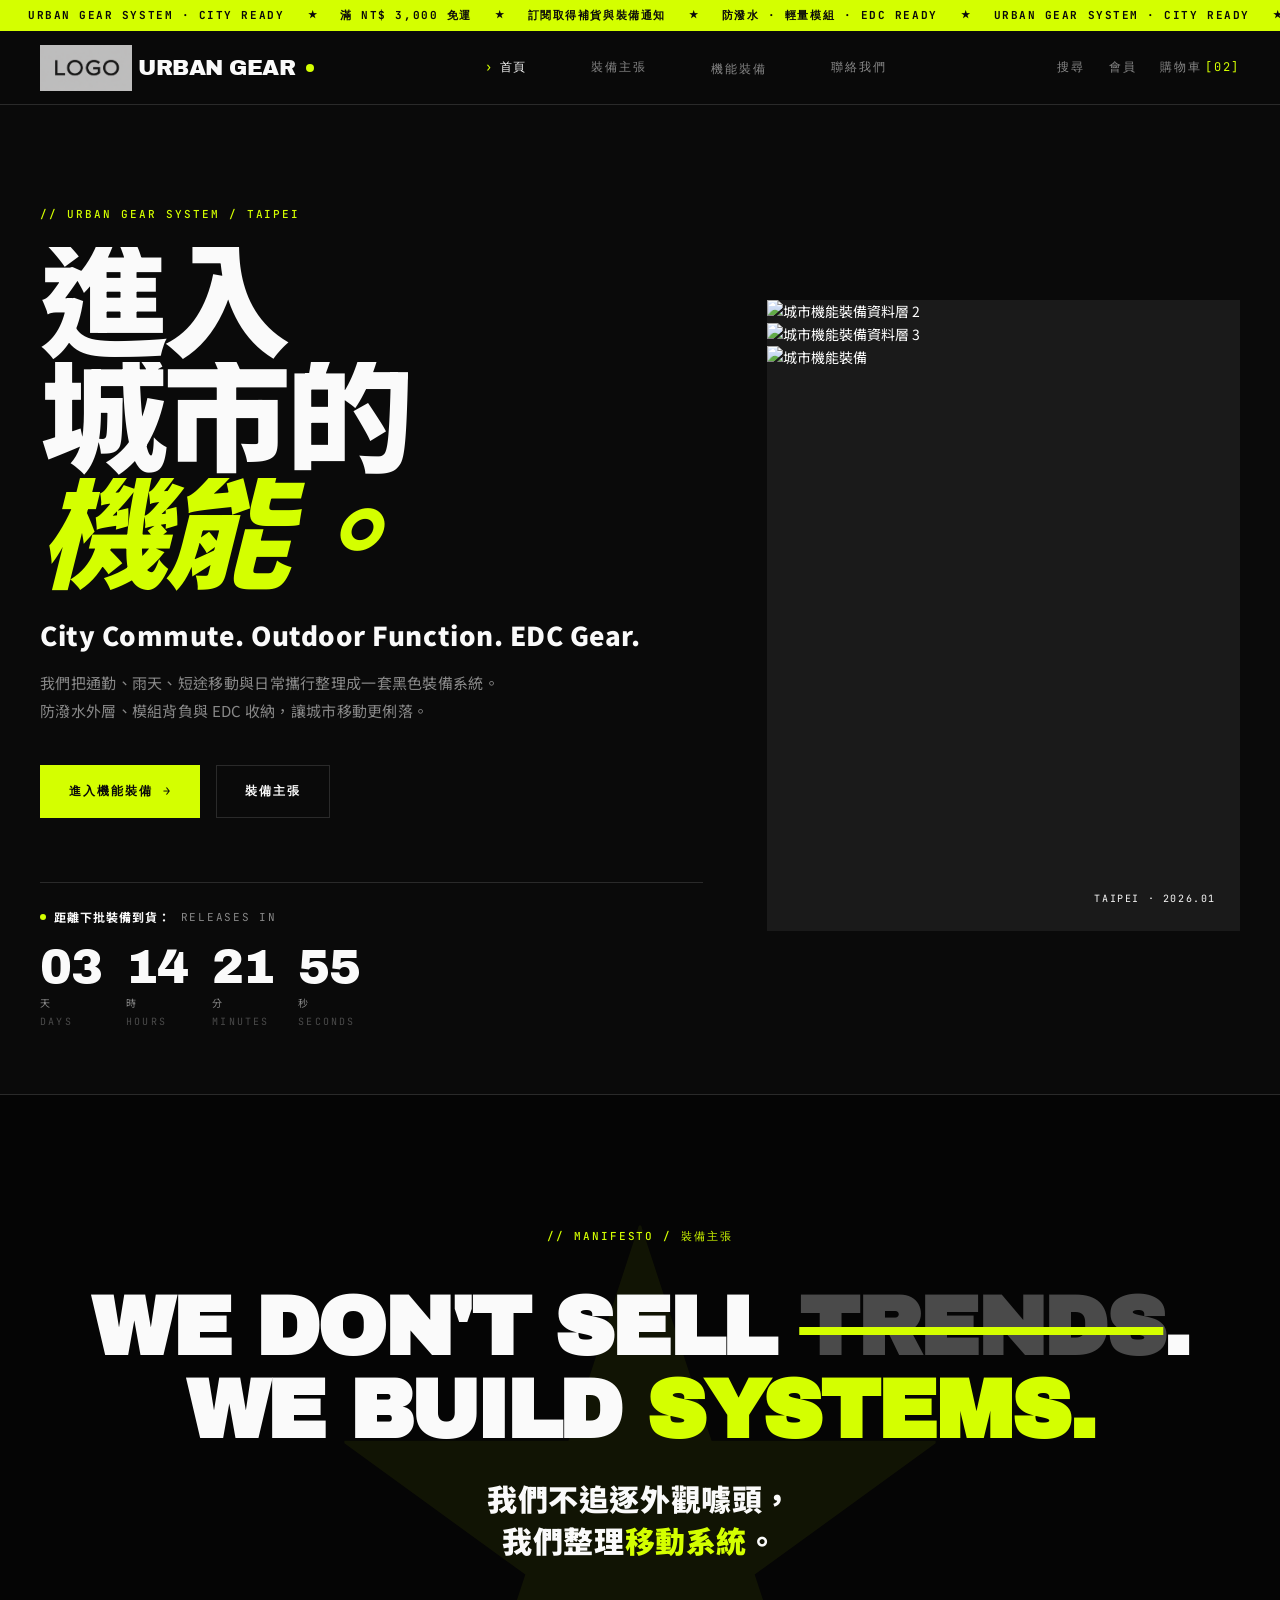
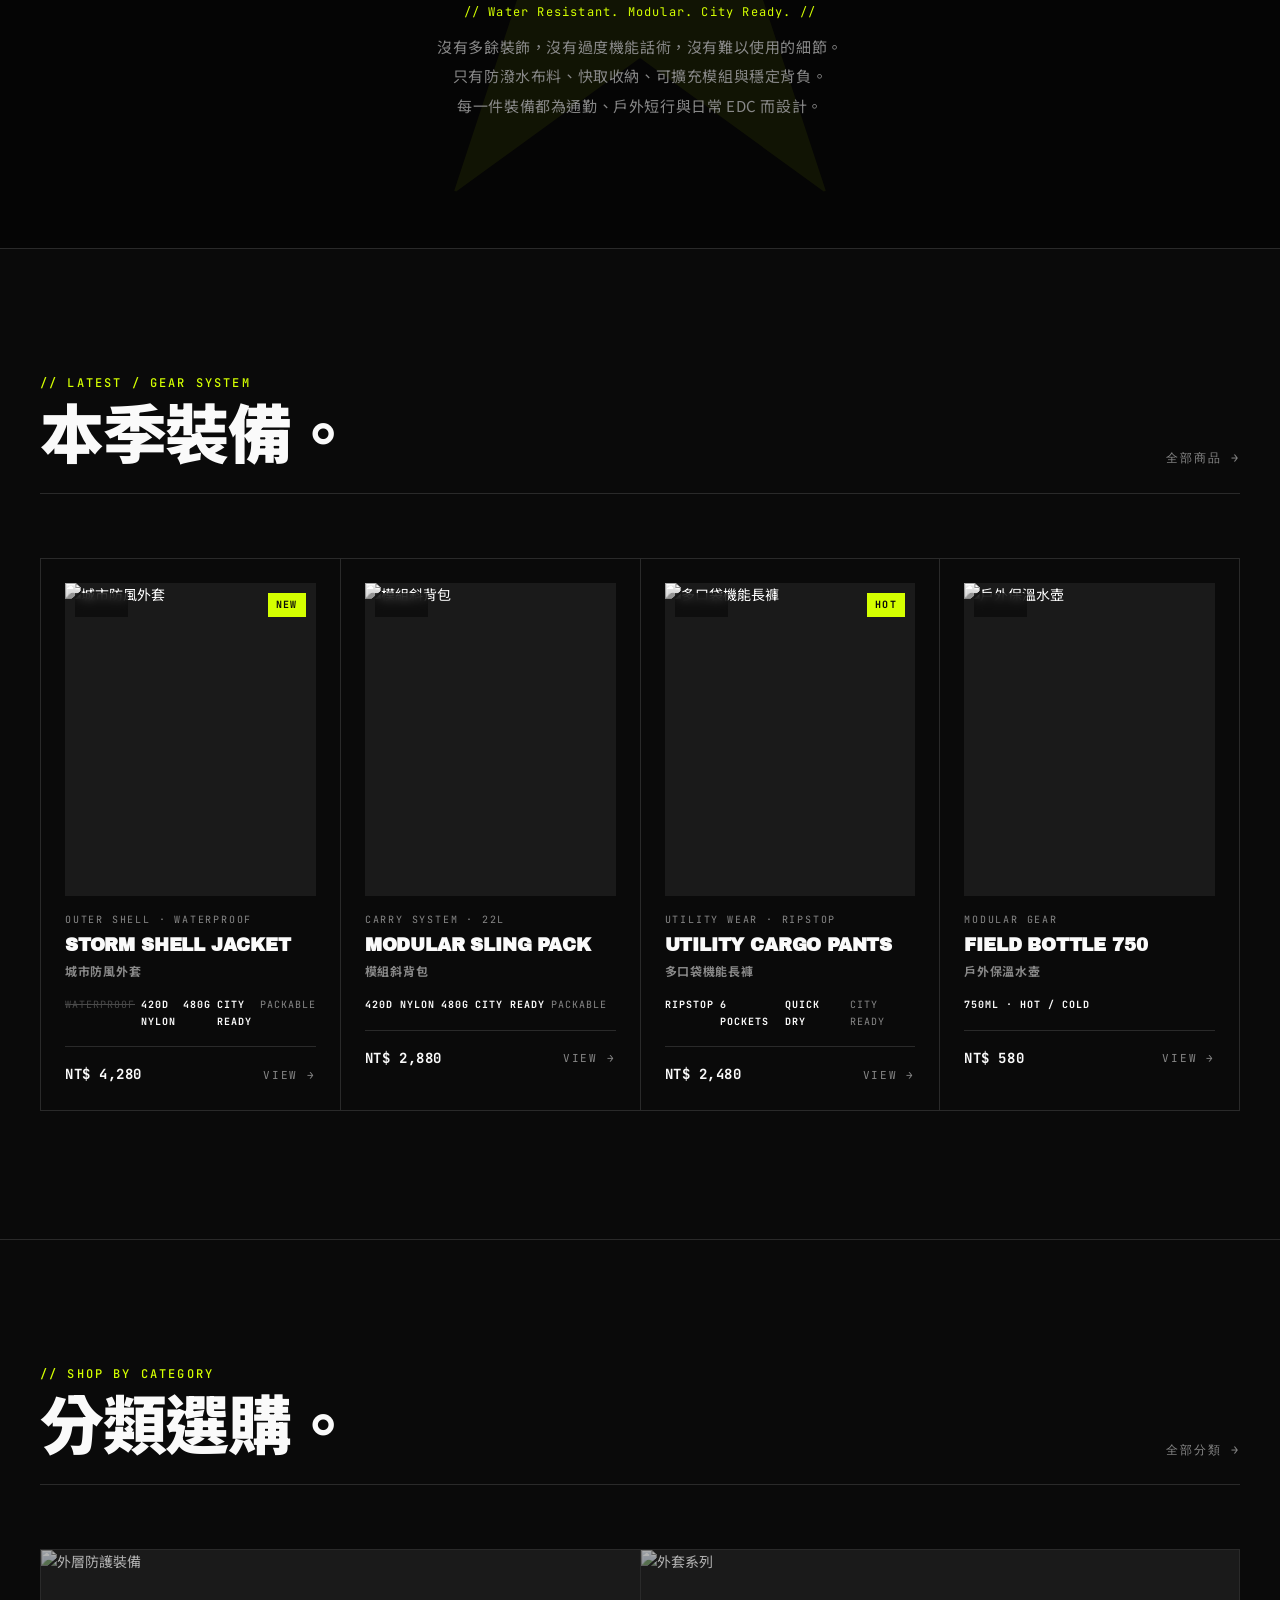
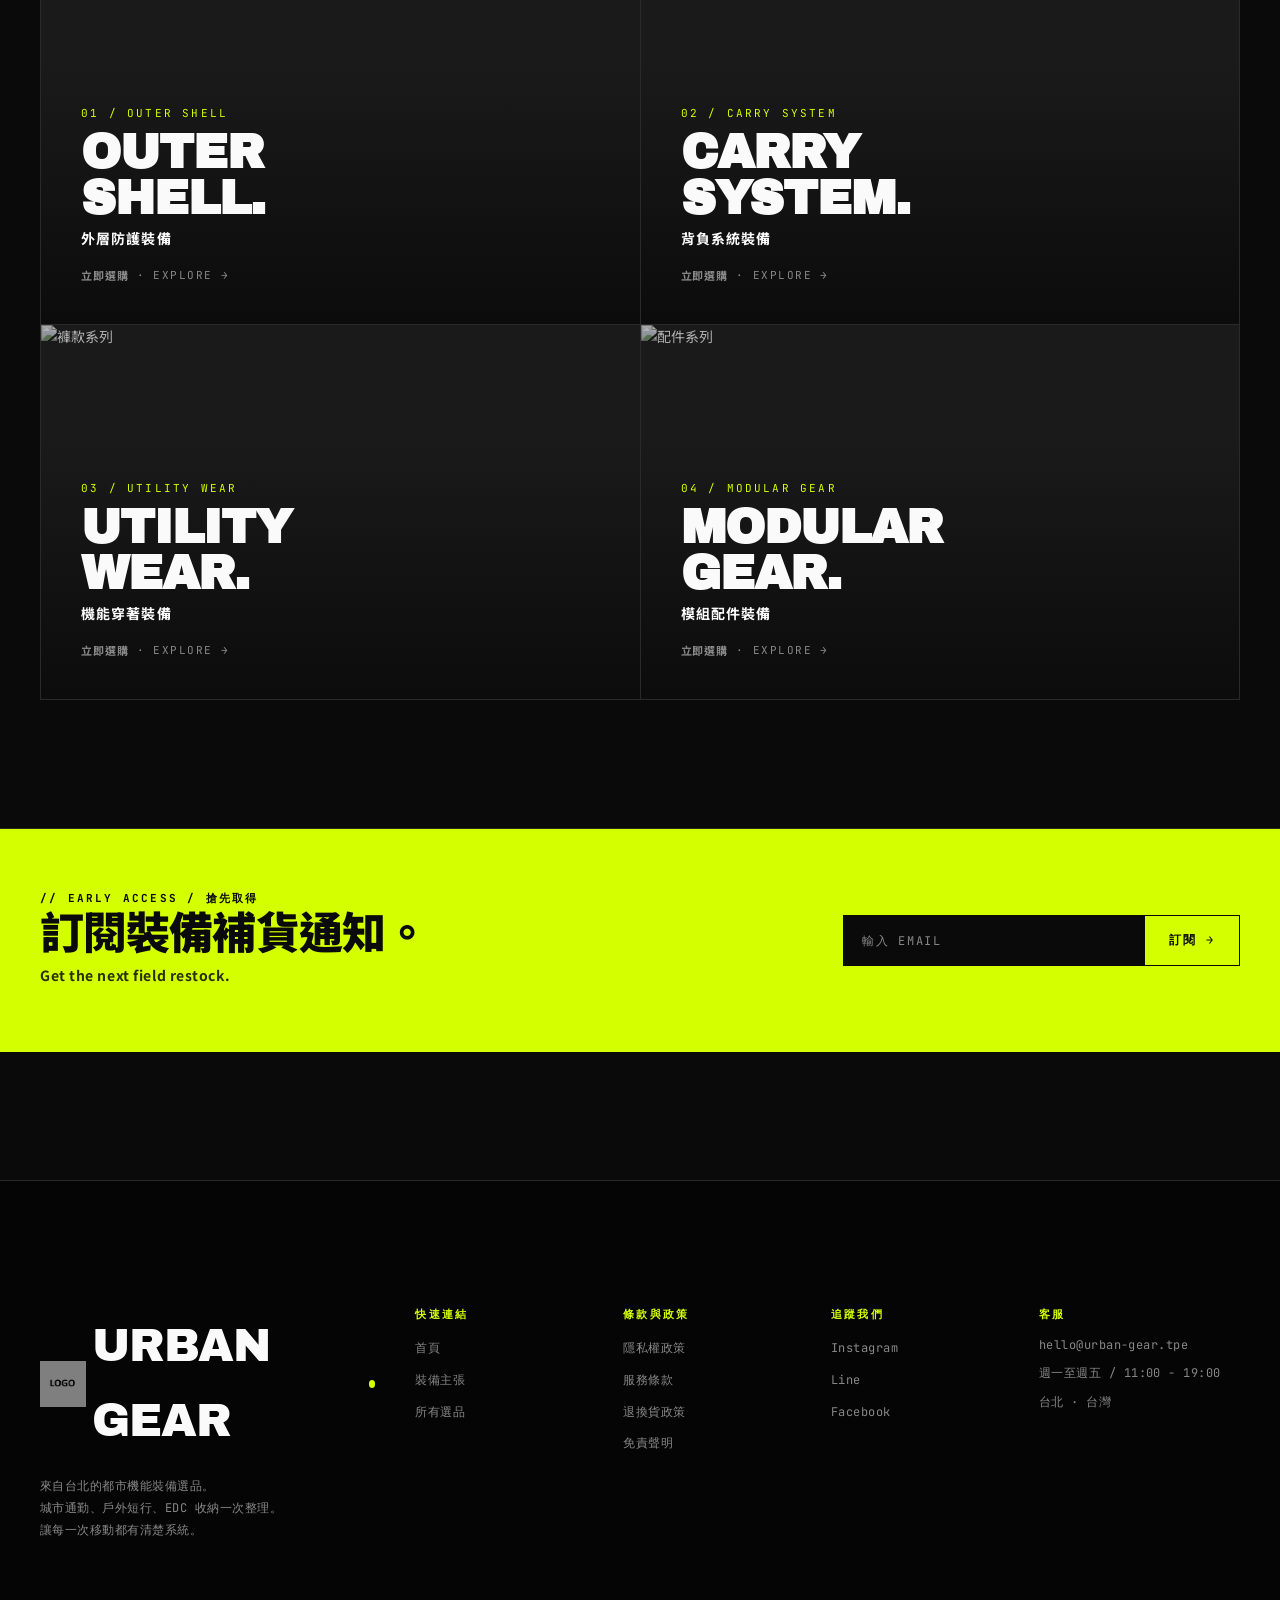
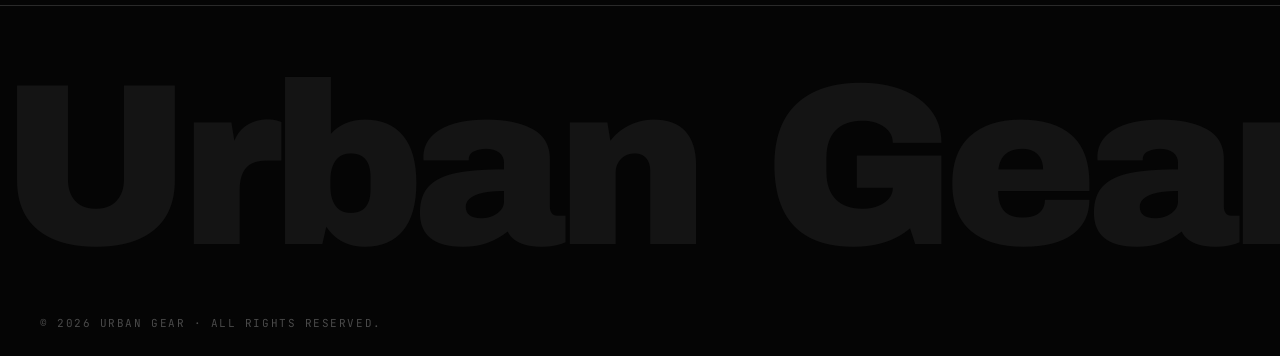
==== commit 7c1b23c2: "first commit" ====
--- a/index/index.html
+++ b/index/index.html
@@ -31,6 +31,7 @@
     <div class="header-container">
       <a href="../index/index.html" class="logo">
         <img src="../assets/logo/logo.png" alt="Urban Gear">
+        <span class="logo-text">Urban Gear</span><!-- 品牌名稱 -->
         <span class="dot"></span>
       </a>
 
@@ -196,7 +197,7 @@
         <div class="product-card-img">
           <span class="product-card-num">№ 042</span>
           <span class="product-card-badge">New</span>
-          <img src="https://images.unsplash.com/photo-1581655353564-df123a1eb820?auto=format&fit=crop&w=600&q=80" alt="城市防風外套">
+          <img src="https://cdn01.pinkoi.com/product/mP4nsDiV/0/1/640x530.jpg" alt="城市防風外套">
         </div>
         <span class="product-card-tag">Outer Shell · Waterproof</span>
         <h3 class="product-card-name">Storm Shell Jacket</h3>
@@ -217,7 +218,7 @@
       <a href="../product-detail/product-detail.html" class="product-card">
         <div class="product-card-img">
           <span class="product-card-num">№ 043</span>
-          <img src="https://images.unsplash.com/photo-1556821840-3a63f95609a7?auto=format&fit=crop&w=600&q=80" alt="模組斜背包">
+          <img src="https://img.pchome.com.tw/cs/items/DIBMTRA900JMCVR/l000004_1767772397.jpg?width=640" alt="模組斜背包">
         </div>
         <span class="product-card-tag">Carry System · 22L</span>
         <h3 class="product-card-name">Modular Sling Pack</h3>
@@ -238,7 +239,7 @@
         <div class="product-card-img">
           <span class="product-card-num">№ 044</span>
           <span class="product-card-badge">Hot</span>
-          <img src="https://images.unsplash.com/photo-1473966968600-fa801b869a1a?auto=format&fit=crop&w=600&q=80" alt="多口袋機能長褲">
+          <img src="https://img.alicdn.com/imgextra/i2/2121423586/O1CN01ubCrlR1cMRKgnxI6n_!!2121423586.jpg_q50.jpg_.webp" alt="多口袋機能長褲">
         </div>
         <span class="product-card-tag">Utility Wear · Ripstop</span>
         <h3 class="product-card-name">Utility Cargo Pants</h3>
@@ -258,7 +259,7 @@
       <a href="../product-detail/product-detail.html" class="product-card">
         <div class="product-card-img">
           <span class="product-card-num">№ 045</span>
-          <img src="https://images.unsplash.com/photo-1576871337632-b9aef4c17ab9?auto=format&fit=crop&w=600&q=80" alt="戶外保溫水壺">
+          <img src="https://img.feebee.tw/i/7DSJEzUQ2yipqAF2YAT_DDG52a_RxfbCx62bpW1x_XQ/372/aHR0cHM6Ly90c2hvcC5yMTBzLmNvbS80ZGEvYTk3LzNkYzgvMzY2MC9lMGNhLzAwY2QvYzFlZS8xMTNjZWRiMGU1MDI0MmFjMTEwMDA1LmpwZw.webp" alt="戶外保溫水壺">
         </div>
         <span class="product-card-tag">Modular Gear</span>
         <h3 class="product-card-name">Field Bottle 750</h3>
@@ -357,7 +358,8 @@
     <div class="footer-top-container">
       <div class="footer-brand">
         <a href="../index/index.html" class="logo">
-          <img src="../assets/logo/logo02.png" alt="BLACKLINE">
+          <img src="../assets/logo/logo02.png" alt="Urban Gear">
+          <span class="logo-text">Urban Gear</span><!-- 品牌名稱 -->
           <span class="dot"></span>
         </a>
                 <p>
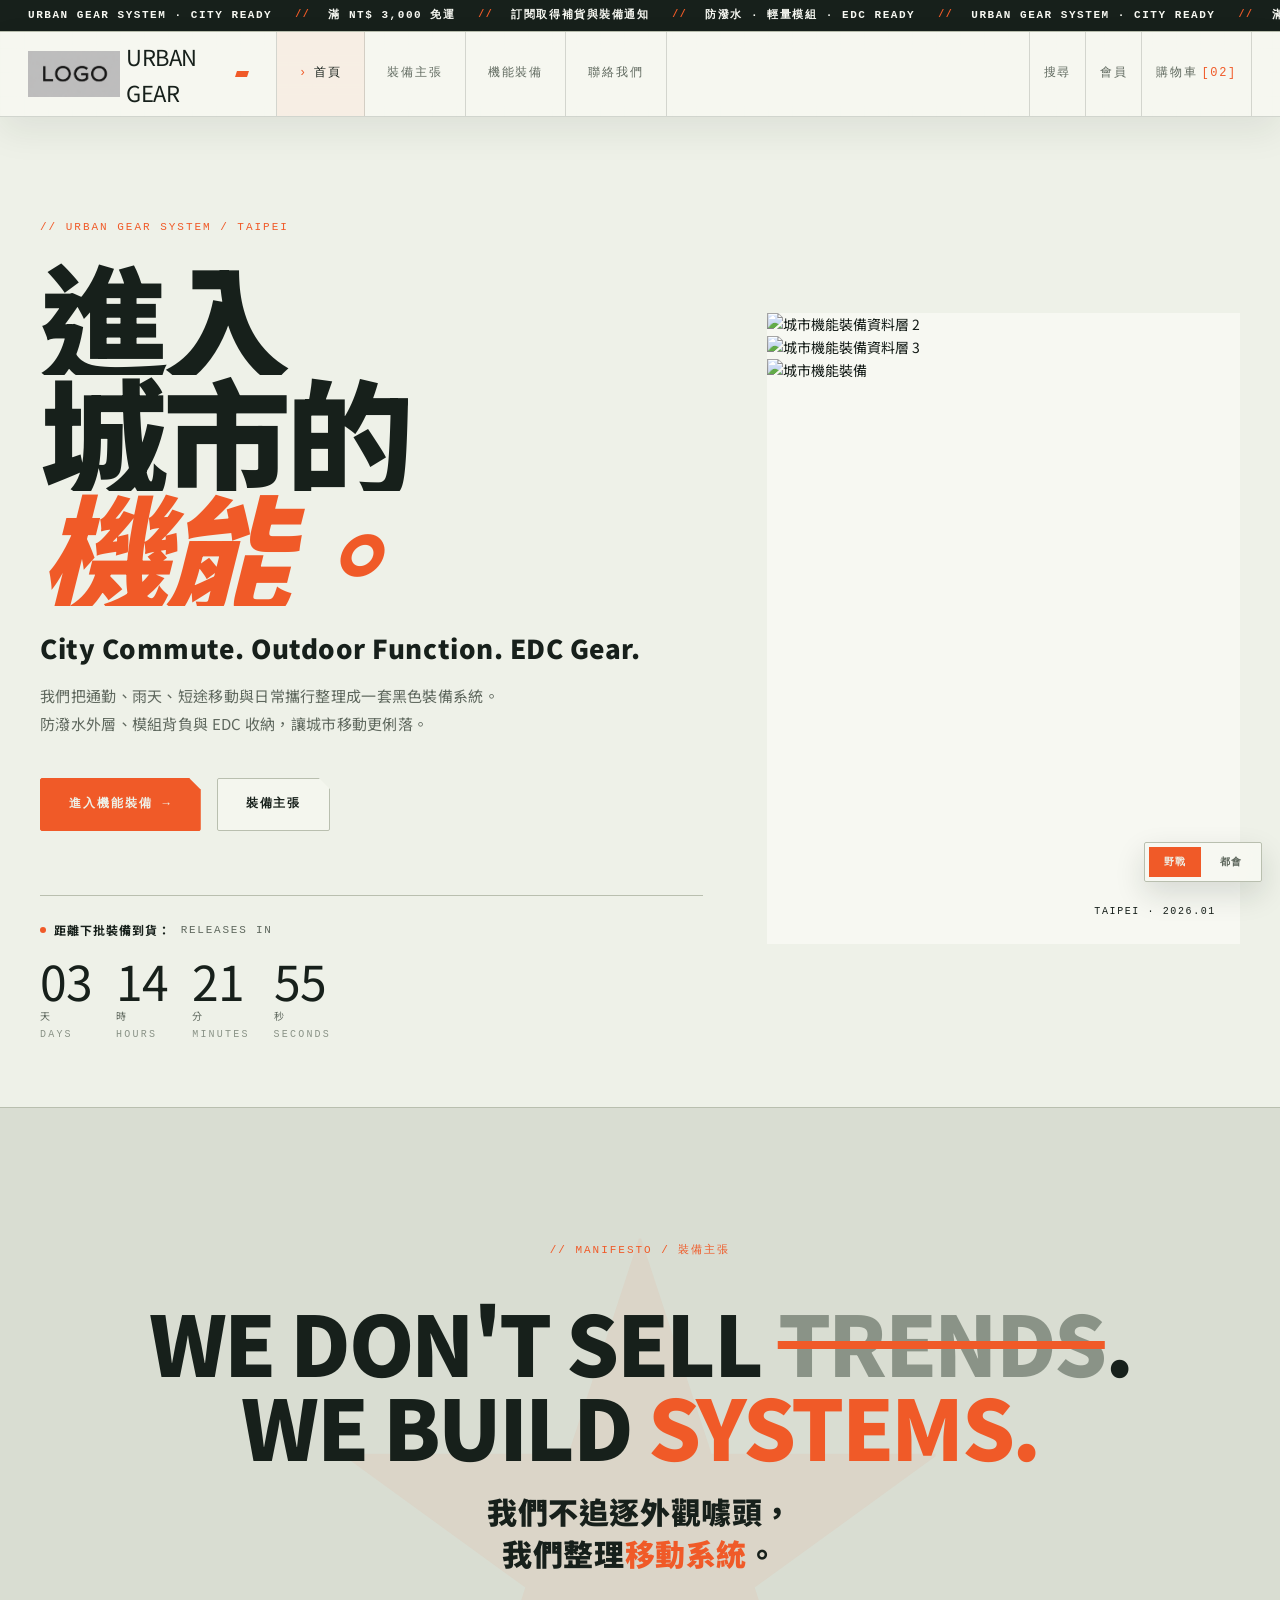
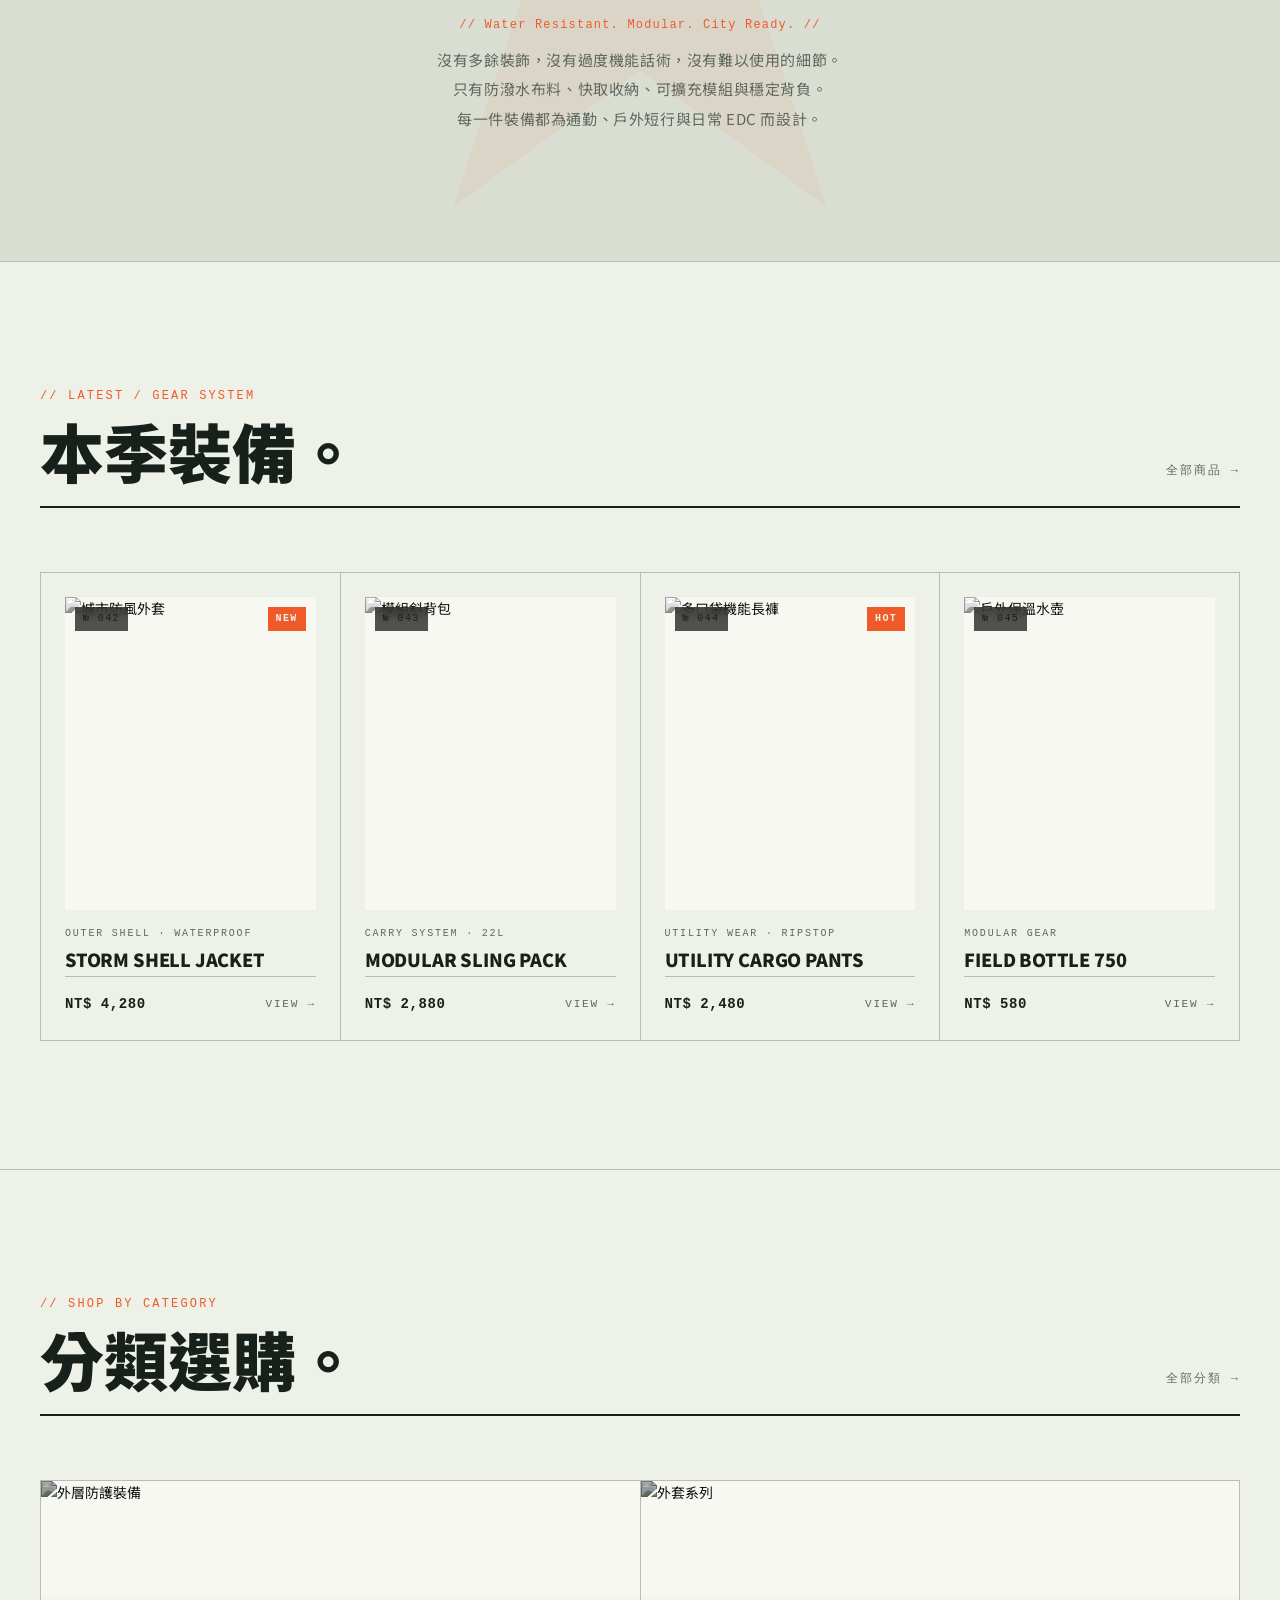
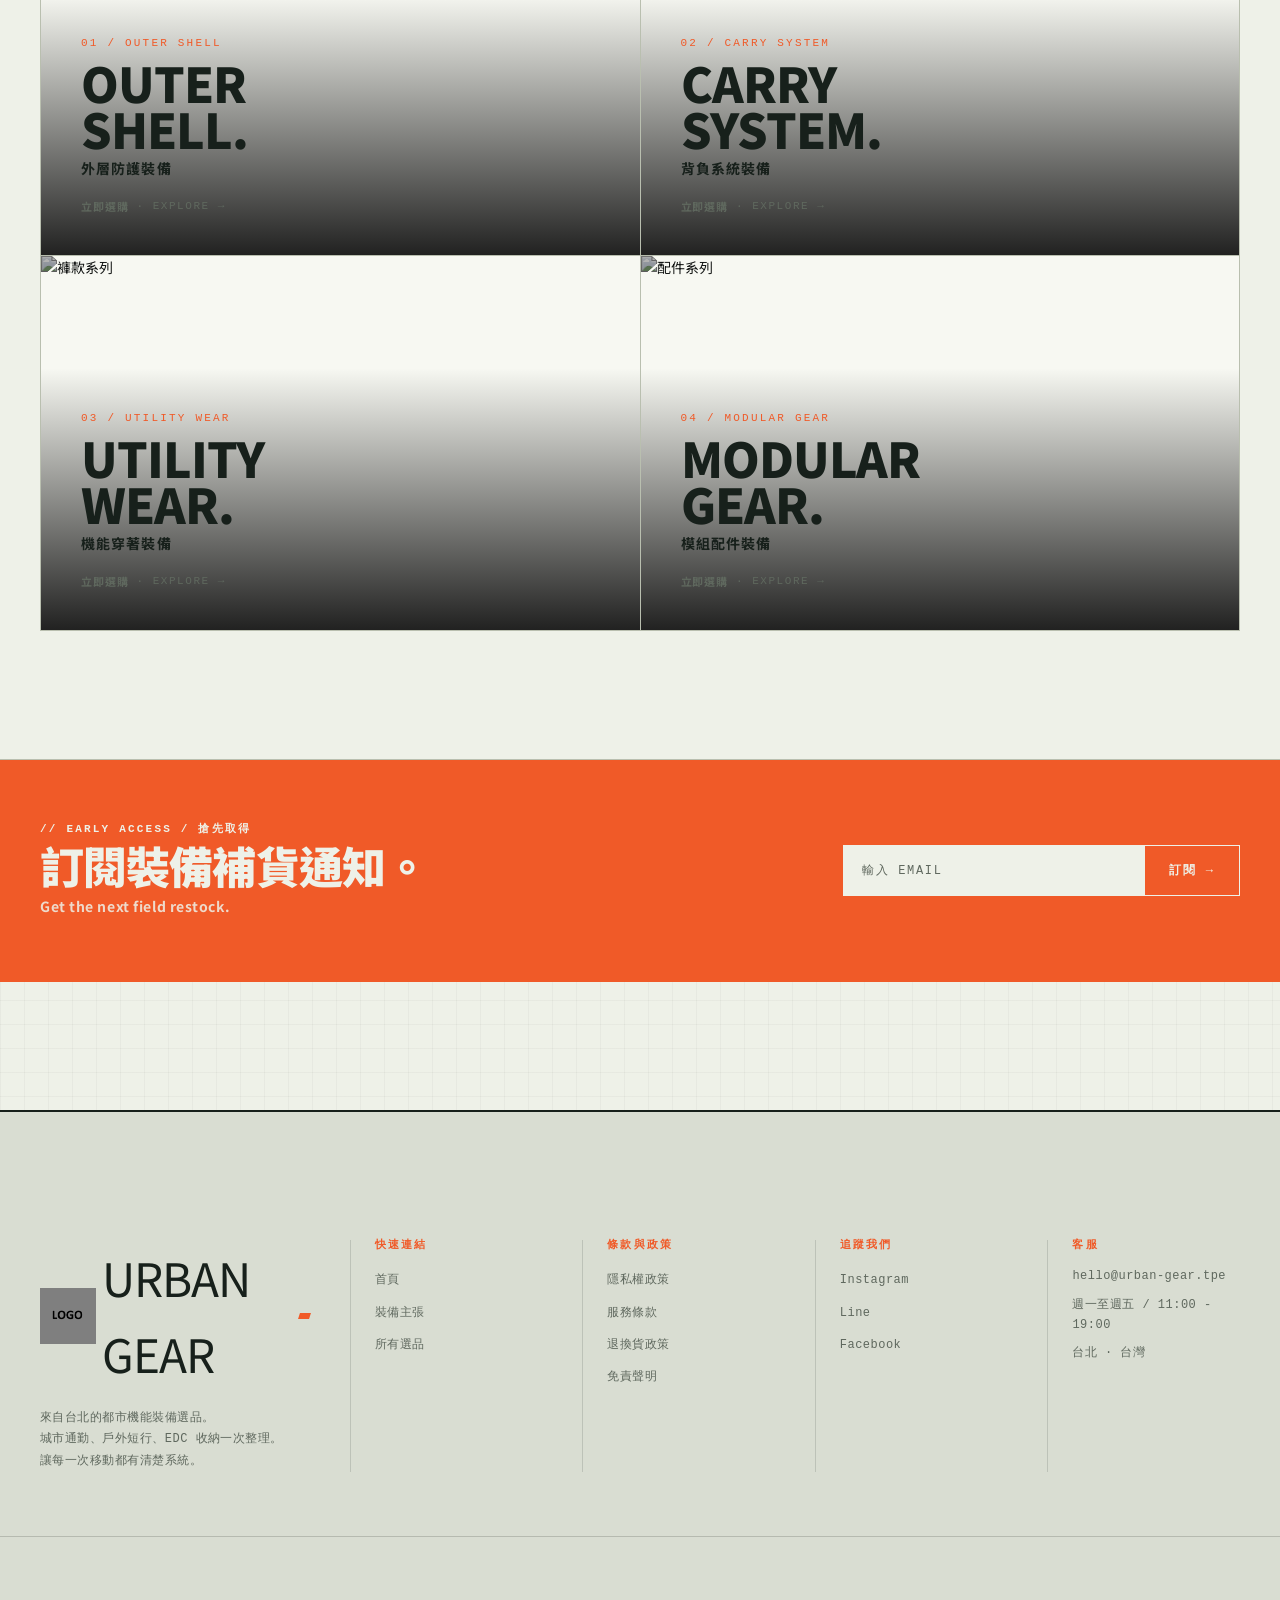
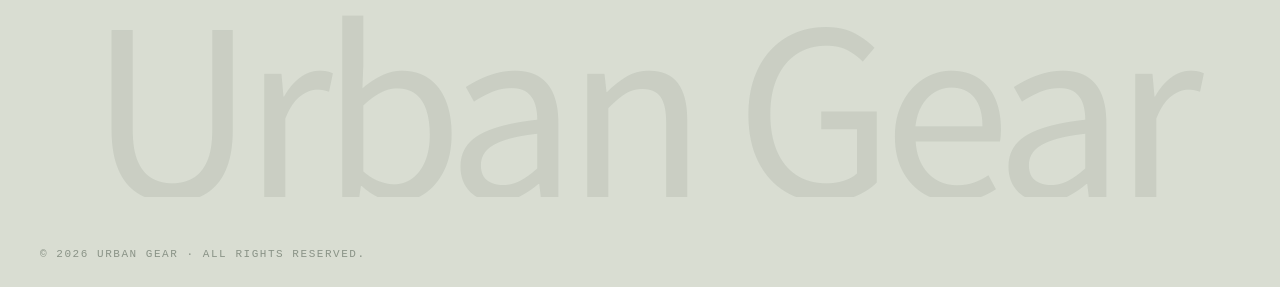
==== commit 1a173ab2: "first commit" ====
--- a/index/index.html
+++ b/index/index.html
@@ -201,14 +201,6 @@
         </div>
         <span class="product-card-tag">Outer Shell · Waterproof</span>
         <h3 class="product-card-name">Storm Shell Jacket</h3>
-        <p class="product-card-name-zh">城市防風外套</p>
-        <div class="product-card-sizes">
-          <span class="sold-out">WATERPROOF</span>
-          <span class="in-stock">420D NYLON</span>
-          <span class="in-stock">480G</span>
-          <span class="in-stock">CITY READY</span>
-          <span class="available">PACKABLE</span>
-        </div>
         <div class="product-card-footer">
           <span class="product-card-price">NT$ 4,280</span>
           <span class="product-card-link">View →</span>
@@ -222,13 +214,6 @@
         </div>
         <span class="product-card-tag">Carry System · 22L</span>
         <h3 class="product-card-name">Modular Sling Pack</h3>
-        <p class="product-card-name-zh">模組斜背包</p>
-        <div class="product-card-sizes">
-          <span class="in-stock">420D NYLON</span>
-          <span class="in-stock">480G</span>
-          <span class="in-stock">CITY READY</span>
-          <span class="available">PACKABLE</span>
-        </div>
         <div class="product-card-footer">
           <span class="product-card-price">NT$ 2,880</span>
           <span class="product-card-link">View →</span>
@@ -243,13 +228,6 @@
         </div>
         <span class="product-card-tag">Utility Wear · Ripstop</span>
         <h3 class="product-card-name">Utility Cargo Pants</h3>
-        <p class="product-card-name-zh">多口袋機能長褲</p>
-        <div class="product-card-sizes">
-          <span class="in-stock">RIPSTOP</span>
-          <span class="in-stock">6 POCKETS</span>
-          <span class="in-stock">QUICK DRY</span>
-          <span class="available">CITY READY</span>
-        </div>
         <div class="product-card-footer">
           <span class="product-card-price">NT$ 2,480</span>
           <span class="product-card-link">View →</span>
@@ -263,10 +241,6 @@
         </div>
         <span class="product-card-tag">Modular Gear</span>
         <h3 class="product-card-name">Field Bottle 750</h3>
-        <p class="product-card-name-zh">戶外保溫水壺</p>
-        <div class="product-card-sizes">
-          <span class="in-stock">750ML · HOT / COLD</span>
-        </div>
         <div class="product-card-footer">
           <span class="product-card-price">NT$ 580</span>
           <span class="product-card-link">View →</span>
@@ -493,6 +467,7 @@
     }, 4000);
   }
   </script>
+  <script src="../assets/js/theme-switcher.js"></script>
 </body>
 </html>
 
--- a/css/base.css
+++ b/css/base.css
@@ -1,30 +1,30 @@
+
+
+@import url('https://fonts.googleapis.com/css2?family=Barlow+Condensed:wght@600;700;800&family=IBM+Plex+Mono:wght@400;500;600;700&family=Noto+Sans+TC:wght@400;500;700;900&display=swap');
+
 /* =========================================
-   BLACKLINE — Design Tokens
-   Vol.06 / Street · Black · Acid Lime
+   Design Tokens
    ========================================= */
-@import url('https://fonts.googleapis.com/css2?family=Archivo+Black&family=JetBrains+Mono:wght@400;500;700&family=Noto+Sans+TC:wght@400;500;700;900&display=swap');
-
 :root {
-  /* ── Mono Scale ── */
-  --color-void:        #050505;
-  --color-black:       #0A0A0A; 
-  --color-graphite:    #141414;
-  --color-card:        #1A1A1A; 
-  --color-elevated:    #222222;   
-  --color-divider:     #2A2A2A;  
-  --color-divider-soft: rgba(255,255,255,0.06);
-
-  --color-white:       #FAFAFA;
-  --color-mute:        #888888;
-  --color-dim:         #4A4A4A; 
-  --color-faint:       rgba(250,250,250,0.4);
-
-  /* ── Accent ── */
-  --color-acid:        #D4FF00;
-  --color-acid-deep:   #A8CC00;
-  --color-acid-faint:  rgba(212,255,0,0.12);
-
-  /* ── Semantic ── */
+  /* Color */
+  --color-void:        #D9DDD2;
+  --color-black:       #EEF1E8;
+  --color-graphite:    #E1E5DA;
+  --color-card:        #F7F8F2;
+  --color-elevated:    #FFFFFF;
+  --color-divider:     #B9BFAF;
+  --color-divider-soft: rgba(22,31,26,0.08);
+
+  --color-white:       #17201B;
+  --color-mute:        #5F685E;
+  --color-dim:         #8A9387;
+  --color-faint:       rgba(23,32,27,0.44);
+
+  --color-acid:        #F05A28;
+  --color-acid-deep:   #B73C18;
+  --color-acid-faint:  rgba(240,90,40,0.12);
+
+  /* Semantic */
   --bg-page:           var(--color-black);
   --bg-surface:        var(--color-graphite);
   --bg-card:           var(--color-card);
@@ -36,62 +36,103 @@
   --accent:            var(--color-acid);
   --accent-hover:      var(--color-acid-deep);
   --border-line:       var(--color-divider);
-  --border-acid:       rgba(212,255,0,0.32);
-
-  /* ── Typography ── */
-  --font-display:      'Archivo Black', 'Noto Sans TC', sans-serif;
+  --border-acid:       rgba(240,90,40,0.38);
+
+  /* Typography */
+  --font-display:      'Barlow Condensed', 'Noto Sans TC', sans-serif;
   --font-sans:         'Noto Sans TC', system-ui, sans-serif;
-  --font-mono:         'JetBrains Mono', monospace;
-
-  /* ── Spacing ── */
-  --space-1: 4px;   --space-2: 8px;   --space-3: 16px;
-  --space-4: 24px;  --space-5: 40px;  --space-6: 64px;
-  --space-7: 96px;  --space-8: 128px;
-
-  /* ── Layout ── */
+  --font-mono:         'IBM Plex Mono', monospace;
+
+  /* Spacing */
+  --space-1: 4px;
+  --space-2: 8px;
+  --space-3: 16px;
+  --space-4: 24px;
+  --space-5: 40px;
+  --space-6: 64px;
+  --space-7: 96px;
+  --space-8: 128px;
+
+  /* Layout */
   --container-max:     1440px;
-  --header-height:     72px;
+  --header-height:     84px;
+  --mobile-header-height: 72px;
   --marquee-height:    32px;
 
-  /* ── Radius ── */
-  --radius:            0;
-  --radius-sm:         0;
+  /* Radius */
+  --radius:            2px;
+  --radius-sm:         2px;
 }
 
 /* =========================================
    Reset & Base
    ========================================= */
-*, *::before, *::after { box-sizing: border-box; margin: 0; padding: 0; }
-
-html { -webkit-text-size-adjust: 100%; scroll-behavior: smooth; }
+*,
+*::before,
+*::after {
+  box-sizing: border-box;
+  margin: 0;
+  padding: 0;
+}
+
+html {
+  -webkit-text-size-adjust: 100%;
+  scroll-behavior: smooth;
+}
 
 body {
   font-family: var(--font-sans);
   font-size: 14px;
   line-height: 1.65;
   color: var(--text-primary);
-  background: var(--bg-page);
+  background:
+    linear-gradient(rgba(23,32,27,0.035) 1px, transparent 1px),
+    linear-gradient(90deg, rgba(23,32,27,0.035) 1px, transparent 1px),
+    var(--bg-page);
+  background-size: 24px 24px, 24px 24px, auto;
   -webkit-font-smoothing: antialiased;
   overflow-x: hidden;
 }
 
-img { max-width: 100%; display: block; }
-a   { color: inherit; text-decoration: none; }
-button { font-family: inherit; cursor: pointer; background: none; border: none; color: inherit; }
-
-h1, h2, h3, h4 {
+img {
+  max-width: 100%;
+  display: block;
+}
+
+a {
+  color: inherit;
+  text-decoration: none;
+}
+
+button {
+  font-family: inherit;
+  cursor: pointer;
+  background: none;
+  border: none;
+  color: inherit;
+}
+
+h1,
+h2,
+h3,
+h4 {
   font-family: var(--font-display);
   font-weight: 900;
   line-height: 0.95;
   margin: 0;
-  letter-spacing: -0.02em;
+  letter-spacing: 0;
   color: var(--text-primary);
   text-transform: uppercase;
 }
 
-::selection { background: var(--accent); color: var(--bg-page); }
-
-/* Logo */
+::selection {
+  background: var(--accent);
+  color: var(--bg-page);
+}
+
+/* =========================================
+   Logo / Common Text
+   ========================================= */
 .logo {
   display: flex;
   align-items: center;
@@ -111,15 +152,15 @@
 }
 
 .logo .dot {
-  width: 8px;
-  height: 8px;
+  width: 16px;
+  height: 6px;
   background: var(--accent);
   display: inline-block;
-  border-radius: 50%;
+  border-radius: 0;
+  transform: skewX(-18deg);
   margin-left: 4px;
 }
 
-/* Kicker */
 .kicker {
   font-family: var(--font-mono);
   font-size: 11px;
@@ -135,11 +176,11 @@
    ========================================= */
 .top-marquee {
   height: var(--marquee-height);
-  background: var(--accent);
-  color: var(--bg-page);
+  background: #17201B;
+  color: #F7F8F2;
   overflow: hidden;
   position: relative;
-  border-bottom: 1px solid var(--bg-page);
+  border-bottom: 1px solid var(--border-line);
 }
 
 .marquee-track {
@@ -161,67 +202,78 @@
 }
 
 .marquee-track span::after {
-  content: "★";
+  content: "//";
   position: absolute;
-  right: -6px;
+  right: -10px;
   top: 50%;
   transform: translateY(-50%);
+  color: var(--accent);
   font-size: 10px;
 }
 
 @keyframes marquee {
   from { transform: translateX(0); }
-  to   { transform: translateX(-50%); }
+  to { transform: translateX(-50%); }
 }
 
 /* =========================================
-   Header
+   Header / Desktop Navigation
    ========================================= */
 .header {
   position: sticky;
   top: 0;
-  z-index: 100;
-  background: rgba(10, 10, 10, 0.85);
+  z-index: 1000;
+  background: rgba(247, 248, 242, 0.86);
   backdrop-filter: blur(20px);
   -webkit-backdrop-filter: blur(20px);
-  border-bottom: 1px solid var(--border-line);
+  border-bottom: 1px solid rgba(23,32,27,0.16);
+  box-shadow: 0 14px 36px rgba(23,32,27,0.08);
 }
 
 .header-container {
-  max-width: var(--container-max);
+  height: var(--header-height);
+  max-width: none;
   margin: 0 auto;
+  padding: 0 28px;
+  display: grid;
+  grid-template-columns: 220px 1fr auto;
+  align-items: center;
+  gap: 28px;
+}
+
+.nav-menu {
   height: var(--header-height);
-  padding: 0 var(--space-5);
   display: flex;
   align-items: center;
-  justify-content: space-between;
-  gap: var(--space-4);
-}
-
-.nav-menu {
-  display: flex;
-  align-items: center;
-  gap: var(--space-6);
+  justify-content: flex-start;
+  gap: 0;
+  border-left: 1px solid rgba(23,32,27,0.16);
 }
 
 .nav-menu > a,
 .nav-dropdown-trigger {
+  height: var(--header-height);
+  display: inline-flex;
+  align-items: center;
+  padding: 0 22px;
+  border-right: 1px solid rgba(23,32,27,0.16);
   font-family: var(--font-mono);
   font-size: 12px;
   font-weight: 500;
   letter-spacing: 0.16em;
   text-transform: uppercase;
   color: var(--text-secondary);
-  padding: 8px 0;
   position: relative;
-  transition: color 0.2s;
+  transition: color 0.2s, background 0.2s;
 }
 
 .nav-menu > a:hover,
-.nav-dropdown-trigger:hover { color: var(--text-primary); }
-
+.nav-dropdown-trigger:hover,
 .nav-menu > a.active,
-.nav-dropdown-trigger.active { color: var(--text-primary); }
+.nav-dropdown-trigger.active {
+  color: var(--text-primary);
+  background: rgba(240,90,40,0.06);
+}
 
 .nav-menu > a.active::before,
 .nav-dropdown-trigger.active::before {
@@ -230,24 +282,29 @@
   margin-right: 6px;
 }
 
-.nav-dropdown { position: relative; }
+.nav-dropdown {
+  position: relative;
+}
 
 .nav-dropdown-menu {
   position: absolute;
-  top: calc(100% + 16px);
+  top: calc(100% + 1px);
   left: 50%;
   transform: translateX(-50%);
-  min-width: 200px;
-  background: var(--bg-surface);
+  min-width: 240px;
+  background: var(--bg-card);
   border: 1px solid var(--border-line);
   padding: var(--space-2) 0;
-  box-shadow: 0 12px 32px rgba(0, 0, 0, 0.6);
+  box-shadow: 0 18px 44px rgba(23,32,27,0.16);
   opacity: 0;
   visibility: hidden;
   transition: opacity 0.2s, visibility 0.2s;
 }
 
-.nav-dropdown:hover .nav-dropdown-menu { opacity: 1; visibility: visible; }
+.nav-dropdown:hover .nav-dropdown-menu {
+  opacity: 1;
+  visibility: visible;
+}
 
 .nav-dropdown-menu a {
   display: block;
@@ -262,25 +319,35 @@
 
 .nav-dropdown-menu a:hover {
   color: var(--accent);
-  background: var(--color-graphite);
+  background: rgba(240,90,40,0.10);
 }
 
 .nav-icons {
+  height: var(--header-height);
   display: flex;
-  gap: var(--space-4);
   align-items: center;
+  gap: 0;
+  border-left: 1px solid rgba(23,32,27,0.16);
 }
 
 .nav-icons a {
+  height: var(--header-height);
+  display: inline-flex;
+  align-items: center;
+  padding: 0 14px;
+  border-right: 1px solid rgba(23,32,27,0.16);
   font-family: var(--font-mono);
   font-size: 12px;
   letter-spacing: 0.14em;
   text-transform: uppercase;
   color: var(--text-secondary);
-  transition: color 0.2s;
-}
-
-.nav-icons a:hover { color: var(--accent); }
+  transition: color 0.2s, background 0.2s;
+}
+
+.nav-icons a:hover {
+  color: var(--accent);
+  background: rgba(240,90,40,0.06);
+}
 
 .cart-count {
   color: var(--accent);
@@ -289,10 +356,10 @@
 
 .menu-toggle {
   display: none;
-  width: 40px;
-  height: 40px;
+  width: 42px;
+  height: 42px;
   background: transparent;
-  border: none;
+  border: 1px solid rgba(23,32,27,0.18);
   flex-direction: column;
   justify-content: center;
   align-items: center;
@@ -308,29 +375,43 @@
   transition: transform 0.25s, opacity 0.25s;
 }
 
-.menu-toggle.active span:nth-child(1) { transform: translateY(7px) rotate(45deg); }
-.menu-toggle.active span:nth-child(2) { opacity: 0; }
-.menu-toggle.active span:nth-child(3) { transform: translateY(-7px) rotate(-45deg); }
+.menu-toggle.active span:nth-child(1) {
+  transform: translateY(7px) rotate(45deg);
+}
+
+.menu-toggle.active span:nth-child(2) {
+  opacity: 0;
+}
+
+.menu-toggle.active span:nth-child(3) {
+  transform: translateY(-7px) rotate(-45deg);
+}
 
 /* =========================================
    Mobile Drawer
    ========================================= */
 .mobile-drawer {
   position: fixed;
-  top: calc(var(--header-height) + var(--marquee-height));
+  top: var(--mobile-header-height);
   left: 0;
   right: 0;
-  bottom: 0;
-  background: var(--bg-page);
+  width: 100vw;
+  height: calc(100dvh - var(--mobile-header-height));
+  background: var(--bg-card);
   transform: translateX(100%);
   transition: transform 0.3s ease;
   overflow-y: auto;
-  z-index: 99;
+  z-index: 999;
   border-top: 1px solid var(--border-line);
 }
 
-.mobile-drawer.active { transform: translateX(0); }
-.mobile-drawer-inner { padding: var(--space-5); }
+.mobile-drawer.active {
+  transform: translateX(0);
+}
+
+.mobile-drawer-inner {
+  padding: 28px 24px 56px;
+}
 
 .drawer-link {
   display: block;
@@ -344,11 +425,21 @@
   transition: color 0.2s;
 }
 
-.drawer-link.active { color: var(--accent); }
-.drawer-link.active::before { content: "› "; }
-.drawer-link:hover { color: var(--accent); }
-
-.drawer-dropdown { border-bottom: 1px solid var(--border-line); }
+.drawer-link.active {
+  color: var(--accent);
+}
+
+.drawer-link.active::before {
+  content: "› ";
+}
+
+.drawer-link:hover {
+  color: var(--accent);
+}
+
+.drawer-dropdown {
+  border-bottom: 1px solid var(--border-line);
+}
 
 .drawer-dropdown-toggle {
   width: 100%;
@@ -365,11 +456,24 @@
   color: var(--text-primary);
 }
 
-.drawer-arrow { transition: transform 0.25s; color: var(--accent); }
-.drawer-dropdown-toggle.active .drawer-arrow { transform: rotate(180deg); }
-
-.drawer-submenu { max-height: 0; overflow: hidden; transition: max-height 0.3s ease; }
-.drawer-submenu.active { max-height: 400px; }
+.drawer-arrow {
+  transition: transform 0.25s;
+  color: var(--accent);
+}
+
+.drawer-dropdown-toggle.active .drawer-arrow {
+  transform: rotate(180deg);
+}
+
+.drawer-submenu {
+  max-height: 0;
+  overflow: hidden;
+  transition: max-height 0.3s ease;
+}
+
+.drawer-submenu.active {
+  max-height: 420px;
+}
 
 .drawer-sublink {
   display: block;
@@ -382,7 +486,9 @@
   transition: color 0.2s;
 }
 
-.drawer-sublink:hover { color: var(--accent); }
+.drawer-sublink:hover {
+  color: var(--accent);
+}
 
 .mobile-drawer-icons {
   margin-top: var(--space-6);
@@ -402,7 +508,9 @@
   transition: color 0.2s;
 }
 
-.mobile-drawer-icons a:hover { color: var(--accent); }
+.mobile-drawer-icons a:hover {
+  color: var(--accent);
+}
 
 /* =========================================
    Shared Buttons
@@ -422,6 +530,8 @@
   color: var(--bg-page);
   transition: all 0.2s;
   cursor: pointer;
+  border-radius: var(--radius-sm);
+  clip-path: polygon(0 0, calc(100% - 12px) 0, 100% 12px, 100% 100%, 0 100%);
 }
 
 .btn:hover {
@@ -431,7 +541,7 @@
 }
 
 .btn-outline {
-  background: transparent;
+  background: rgba(247,248,242,0.72);
   color: var(--text-primary);
   border-color: var(--border-line);
 }
@@ -458,10 +568,12 @@
   transition: transform 0.2s;
 }
 
-.btn:hover .arrow { transform: translateX(4px); }
+.btn:hover .arrow {
+  transform: translateX(4px);
+}
 
 /* =========================================
-   Section Title (共用)
+   Section Title
    ========================================= */
 .section-head {
   max-width: var(--container-max);
@@ -471,7 +583,7 @@
   align-items: flex-end;
   gap: var(--space-4);
   padding-bottom: var(--space-4);
-  border-bottom: 1px solid var(--border-line);
+  border-bottom: 2px solid var(--text-primary);
 }
 
 .section-head h2 {
@@ -500,32 +612,37 @@
   white-space: nowrap;
 }
 
-.section-head-link:hover { color: var(--accent); }
+.section-head-link:hover {
+  color: var(--accent);
+}
 
 /* =========================================
    Footer
    ========================================= */
 .footer-main {
-  background: var(--color-void);
+  background: #D9DDD2;
   padding: var(--space-8) 0 var(--space-4);
-  border-top: 1px solid var(--border-line);
+  border-top: 2px solid var(--text-primary);
   margin-top: var(--space-8);
 }
 
 .footer-top-container {
   max-width: var(--container-max);
   margin: 0 auto;
-  padding: 0 var(--space-5);
+  padding: 0 var(--space-5) var(--space-6);
   display: grid;
-  grid-template-columns: 2fr 1fr 1fr 1fr 1.2fr;
+  grid-template-columns: minmax(260px, 1.4fr) repeat(4, minmax(120px, 1fr));
   gap: var(--space-5);
-  padding-bottom: var(--space-6);
-  border-bottom: 1px solid var(--border-line);
+  border-bottom: 1px solid rgba(23,32,27,0.18);
 }
 
 .footer-brand .logo {
   font-size: 46px;
   margin-bottom: var(--space-3);
+}
+
+.footer-brand .logo img {
+  height: 56px;
 }
 
 .footer-brand p {
@@ -537,6 +654,11 @@
   max-width: 320px;
 }
 
+.footer-column {
+  border-left: 1px solid rgba(23,32,27,0.14);
+  padding-left: var(--space-4);
+}
+
 .footer-column h4 {
   font-family: var(--font-mono);
   font-size: 11px;
@@ -547,36 +669,39 @@
   margin-bottom: var(--space-3);
 }
 
-.footer-column ul { list-style: none; padding: 0; }
-
-.footer-column li { margin-bottom: 8px; }
-
-.footer-column a {
+.footer-column ul {
+  list-style: none;
+  padding: 0;
+}
+
+.footer-column li {
+  margin-bottom: 8px;
+}
+
+.footer-column a,
+.footer-column p {
   font-family: var(--font-mono);
   font-size: 12px;
   letter-spacing: 0.04em;
   color: var(--text-secondary);
+  line-height: 1.7;
   transition: color 0.2s;
 }
 
-.footer-column a:hover { color: var(--text-primary); }
-
 .footer-column p {
-  font-family: var(--font-mono);
-  font-size: 12px;
-  letter-spacing: 0.04em;
-  color: var(--text-secondary);
   margin-bottom: 8px;
-  line-height: 1.7;
-}
-
-/* 巨大 footer 字 */
+}
+
+.footer-column a:hover {
+  color: var(--text-primary);
+}
+
 .footer-big-text {
   font-family: var(--font-display);
   font-size: clamp(80px, 18vw, 280px);
   line-height: 0.85;
   letter-spacing: -0.05em;
-  color: var(--color-graphite);
+  color: rgba(23,32,27,0.08);
   text-align: center;
   margin: var(--space-6) 0 var(--space-4);
   overflow: hidden;
@@ -609,71 +734,286 @@
 }
 
 /* =========================================
-   Responsive
+   Responsive — Tablet / Mobile
    ========================================= */
 @media (max-width: 1100px) {
   .footer-top-container {
     grid-template-columns: 1fr 1fr;
     gap: var(--space-5);
   }
-  .footer-brand { grid-column: span 2; }
+
+  .footer-brand {
+    grid-column: span 2;
+  }
+
+  .footer-column {
+    border-left: none;
+    padding-left: 0;
+  }
 }
 
 @media (max-width: 960px) {
-  .nav-menu, .nav-icons { display: none; }
-  .menu-toggle { display: flex; }
-  .header-container { padding: 0 var(--space-4); }
+  html,
+  body {
+    max-width: 100%;
+    overflow-x: hidden;
+  }
+
+  .top-marquee,
+  .header,
+  .footer-main,
+  .footer-big-text,
+  .mobile-drawer {
+    max-width: 100vw;
+    overflow-x: hidden;
+  }
+
+  .header {
+    position: fixed;
+    top: var(--marquee-height);
+    left: 0;
+    right: 0;
+    width: 100%;
+    z-index: 1000;
+  }
+  .top-marquee {
+    position: fixed;
+    top: 0;
+    left: 0;
+    right: 0;
+    z-index: 1001;
+  }
+
+  body {
+    padding-top: calc(var(--marquee-height) + var(--mobile-header-height));
+  }
+
+  .header-container {
+    height: var(--mobile-header-height);
+    display: flex;
+    justify-content: space-between;
+    padding: 0 20px;
+    gap: var(--space-3);
+  }
+
+  .nav-menu,
+  .nav-icons {
+    display: none;
+  }
+
+  .menu-toggle {
+    display: flex;
+    flex-shrink: 0;
+  }
+
+  .logo img {
+    height: 42px;
+  }
+
+  .mobile-drawer {
+    top: var(--mobile-header-height);
+    height: calc(100dvh - var(--mobile-header-height));
+  }
+
+  .footer-main {
+    padding-top: var(--space-6);
+  }
+
+  .footer-top-container {
+    padding-inline: var(--space-4);
+    grid-template-columns: 1fr 1fr;
+  }
+
+  .footer-brand {
+    grid-column: span 2;
+  }
+
+  .footer-big-text {
+    font-size: clamp(54px, 16vw, 88px);
+    white-space: normal;
+    overflow-wrap: anywhere;
+    margin: var(--space-5) 0 var(--space-3);
+  }
 }
 
 @media (max-width: 768px) {
+  .section-head {
+    flex-direction: column;
+    align-items: flex-start;
+  }
+
   .footer-top-container {
     grid-template-columns: 1fr 1fr;
   }
-  .footer-brand { grid-column: span 2; }
+
+  .footer-brand {
+    grid-column: span 2;
+  }
 
   .footer-bottom {
     flex-direction: column;
-    text-align: center;
+    align-items: flex-start;
   }
 }
 
 @media (max-width: 480px) {
-  .footer-top-container { grid-template-columns: 1fr; }
-  .footer-brand { grid-column: span 1; }
-  .section-head { flex-direction: column; align-items: flex-start; }
-}
-
-/* =========================================
-   Mobile Drawer Fix
-   ========================================= */
-@media (max-width: 960px) {
-  .header { z-index: 9999; }
+  :root {
+    --mobile-header-height: 68px;
+  }
+
+  .header-container {
+    height: var(--mobile-header-height);
+    padding: 0 16px;
+  }
+
+  .logo img {
+    height: 38px;
+  }
+
+  .menu-toggle {
+    width: 40px;
+    height: 40px;
+  }
 
   .mobile-drawer {
-    display: block !important;
-    position: fixed !important;
-    top: calc(var(--header-height) + var(--marquee-height)) !important;
-    left: 0 !important;
-    right: 0 !important;
-    width: 100vw !important;
-    height: calc(100dvh - var(--header-height) - var(--marquee-height)) !important;
-    background: var(--bg-page) !important;
-    z-index: 99999 !important;
-    transform: translateX(100%) !important;
-    overflow-y: auto !important;
-    border-top: 1px solid var(--border-line);
-  }
-
-  .mobile-drawer.active { transform: translateX(0) !important; }
-  .mobile-drawer-inner { padding: 28px 24px 56px; }
-}
-
-@media (max-width: 1024px) {
-  .logo { font-size: 40px; }
-  .logo img { height: 48px; }
+    top: calc(var(--marquee-height) + var(--mobile-header-height));
+    height: calc(100dvh - var(--marquee-height) - var(--mobile-header-height));
+  }
+
+  .mobile-drawer-inner {
+    padding: 24px 20px 48px;
+  }
+
+  .footer-top-container {
+    grid-template-columns: 1fr;
+    padding-inline: var(--space-4);
+  }
+
+  .footer-brand {
+    grid-column: span 1;
+  }
+
+  .footer-brand .logo img {
+    height: 48px;
+  }
+
+  .footer-bottom {
+    padding-inline: var(--space-4);
+  }
+}
+
+/* ==========================================================================
+   URBAN GEAR Alt Theme — Concrete Blue
+   冷灰混凝土 × 深海軍藍 × 訊號鈷藍
+   ========================================================================== */
+
+:root[data-theme="concrete"] {
+  --color-void:        #D9DEE5;
+  --color-black:       #EEF1F5;
+  --color-graphite:    #E2E7ED;
+  --color-card:        #F8FAFC;
+  --color-elevated:    #FFFFFF;
+  --color-divider:     #B7C0CC;
+  --color-divider-soft: rgba(20,38,62,0.08);
+
+  --color-white:       #14263E;
+  --color-mute:        #5D6C7E;
+  --color-dim:         #8793A2;
+  --color-faint:       rgba(20,38,62,0.44);
+
+  --color-acid:        #246BCE;
+  --color-acid-deep:   #184E9C;
+  --color-acid-faint:  rgba(36,107,206,0.12);
+
+  --bg-page:           #EEF1F5;
+  --bg-surface:        #E2E7ED;
+  --bg-card:           #F8FAFC;
+  --bg-inverse:        #14263E;
+  --text-primary:      #14263E;
+  --text-secondary:    #5D6C7E;
+  --text-tertiary:     #8793A2;
+  --text-inverse:      #F8FAFC;
+  --accent:            #246BCE;
+  --accent-hover:      #184E9C;
+  --border-line:       #B7C0CC;
+  --border-acid:       rgba(36,107,206,0.38);
+}
+
+:root[data-theme="concrete"] body {
+  background:
+    linear-gradient(rgba(20,38,62,0.035) 1px, transparent 1px),
+    linear-gradient(90deg, rgba(20,38,62,0.035) 1px, transparent 1px),
+    var(--bg-page);
+  background-size: 24px 24px, 24px 24px, auto;
+}
+
+:root[data-theme="concrete"] .top-marquee {
+  background: #14263E;
+  color: #F8FAFC;
+}
+
+:root[data-theme="concrete"] .header {
+  background: rgba(248,250,252,0.88);
+  border-bottom-color: rgba(20,38,62,0.16);
+  box-shadow: 0 14px 36px rgba(20,38,62,0.08);
+}
+
+:root[data-theme="concrete"] .nav-menu {
+  border-left-color: rgba(20,38,62,0.16);
+}
+
+:root[data-theme="concrete"] .nav-menu > a,
+:root[data-theme="concrete"] .nav-dropdown-trigger {
+  border-right-color: rgba(20,38,62,0.16);
+}
+
+:root[data-theme="concrete"] .nav-dropdown-menu,
+:root[data-theme="concrete"] .mobile-drawer {
+  background: #F8FAFC;
+}
+
+:root[data-theme="concrete"] .footer-main {
+  background: #14263E;
+}
+
+.theme-switcher {
+  position: fixed;
+  right: 18px;
+  bottom: 18px;
+  z-index: 100000;
+  display: flex;
+  gap: 4px;
+  padding: 4px;
+  border: 1px solid var(--border-line);
+  border-radius: 2px;
+  background: rgba(247,248,242,.94);
+  box-shadow: 0 12px 30px rgba(23,32,27,.14);
+  backdrop-filter: blur(12px);
+}
+
+:root[data-theme="concrete"] .theme-switcher {
+  background: rgba(248,250,252,.94);
+}
+
+.theme-switcher button {
+  min-width: 52px;
+  padding: 8px 11px;
+  border: 0;
+  background: transparent;
+  color: var(--text-secondary);
+  font-family: var(--font-mono);
+  font-size: 10px;
+  font-weight: 700;
+  letter-spacing: .10em;
+}
+
+.theme-switcher button.is-active {
+  background: var(--accent);
+  color: var(--text-inverse);
 }
 
 @media (max-width: 768px) {
-  .logo { font-size: 36px; }
-  .logo img { height: 44px; }
-}
+  .theme-switcher { right: 12px; bottom: 12px; }
+  .theme-switcher button { min-width: 46px; padding: 7px 9px; font-size: 9px; }
+}
+
